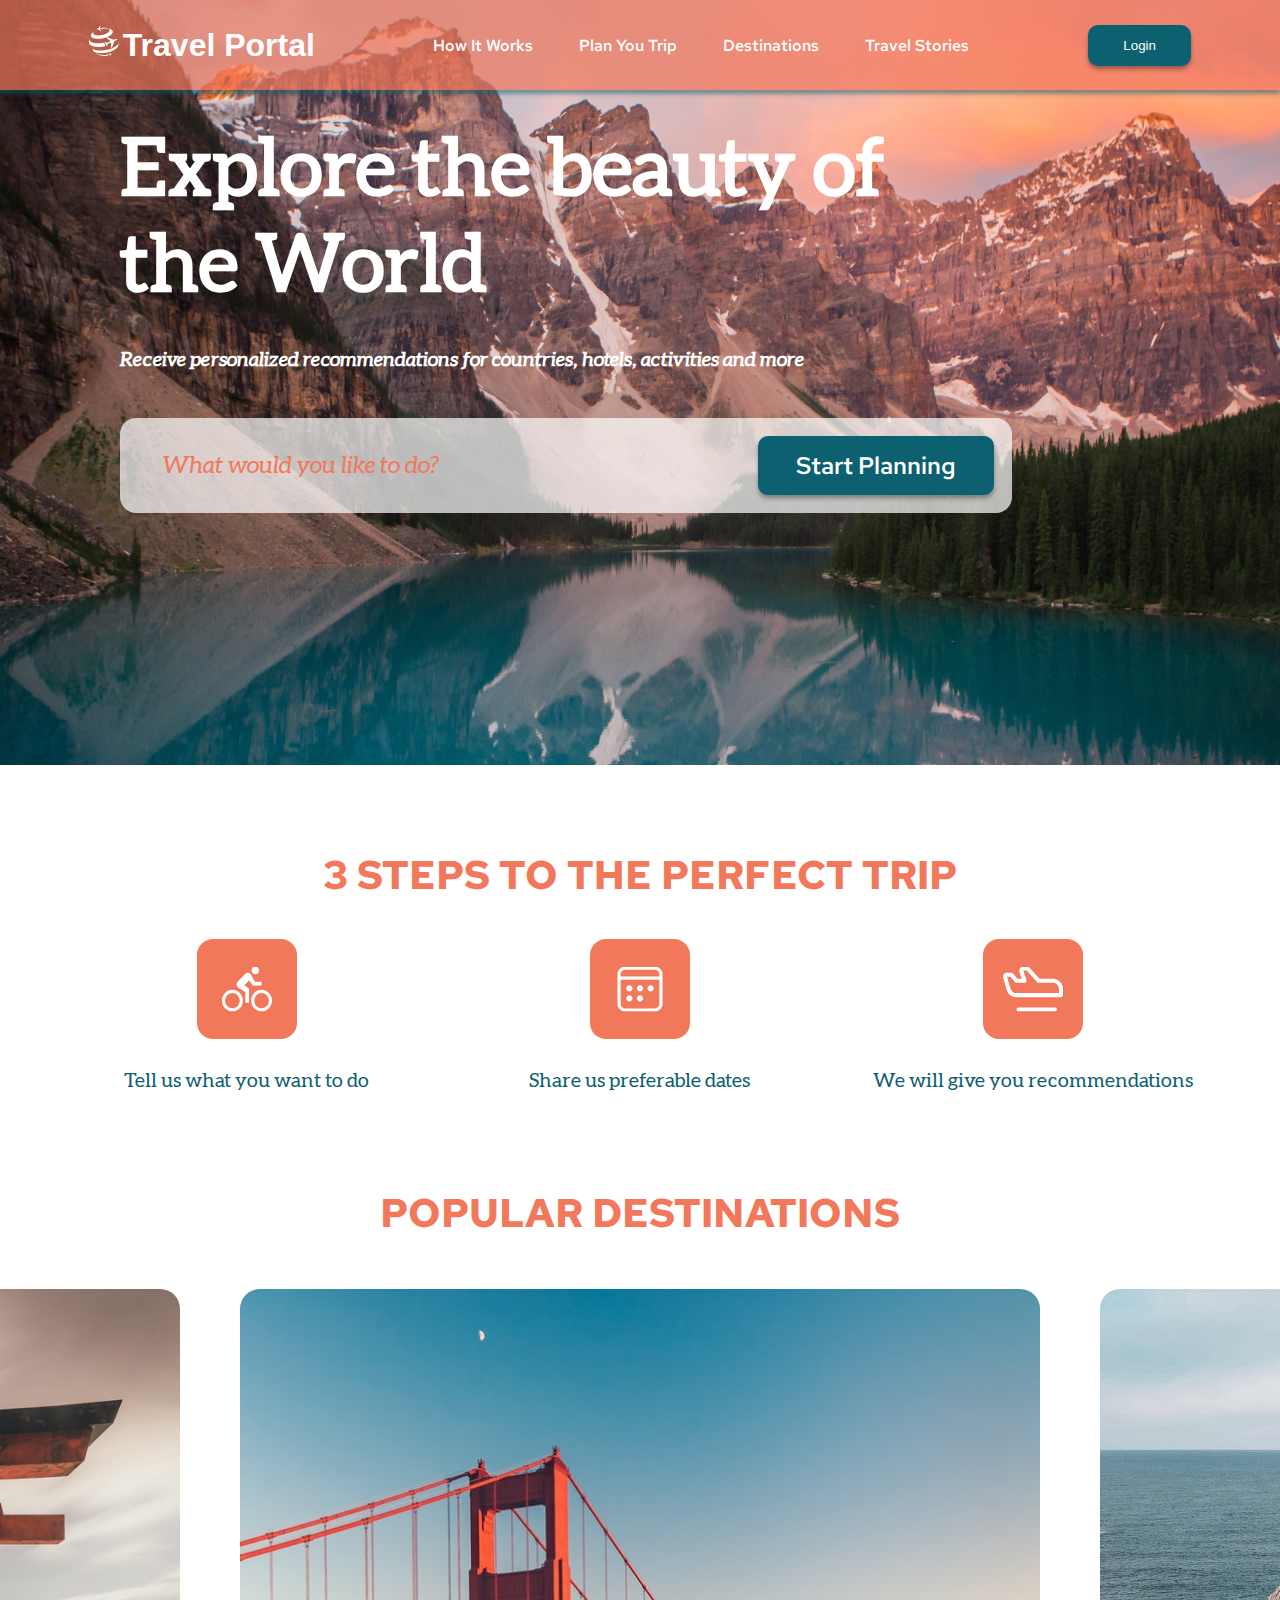
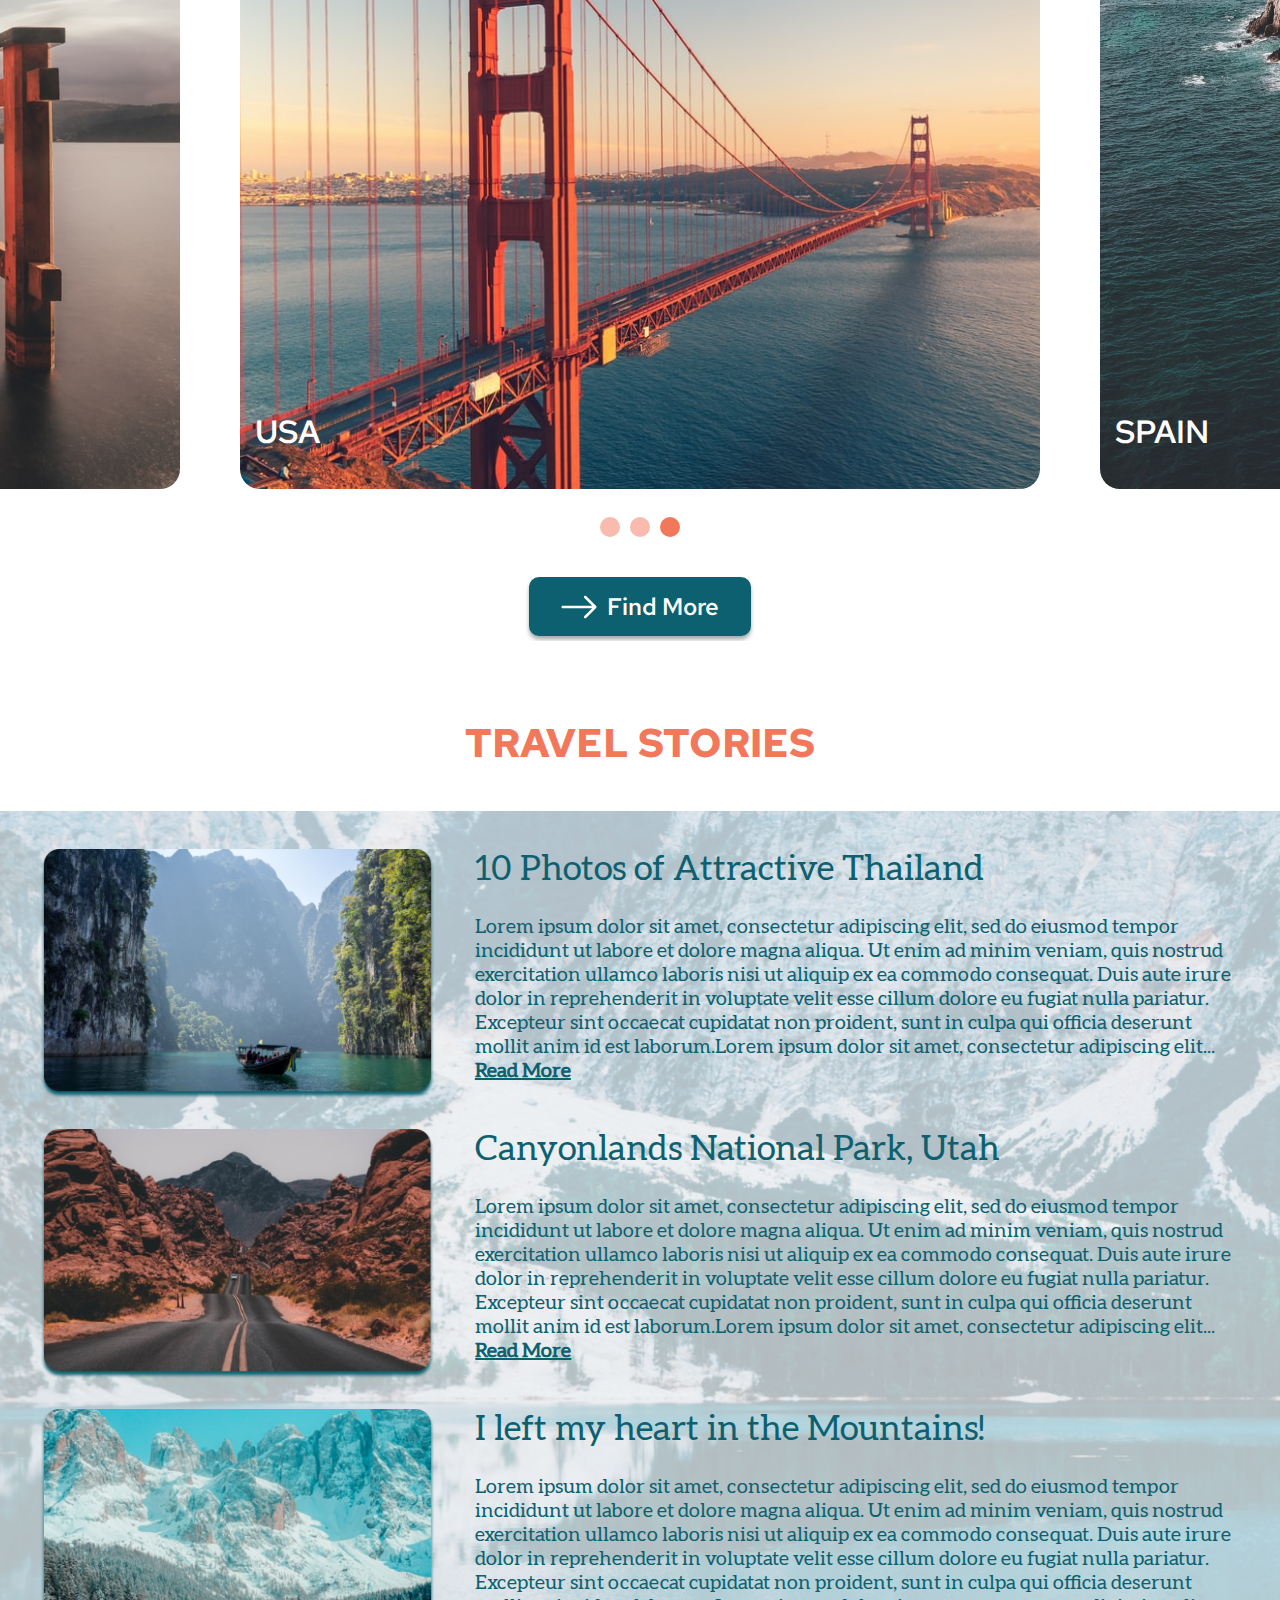
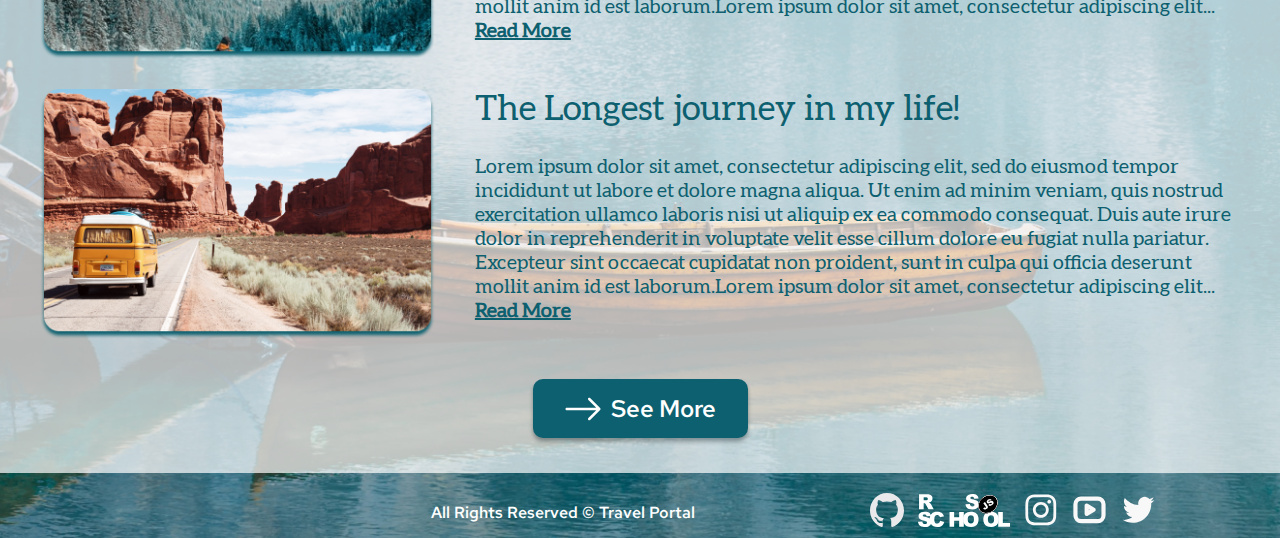
==== travel/index.html @ ccfc4f3a "fix: rename back folder name" ====
<!doctype html>
<html lang="zxx">
<head>
    <meta charset="UTF-8"/>
    <meta http-equiv="X-UA-Compatible" content="IE=edge"/>
    <meta name="viewport" content="width=device-width, initial-scale=1.0"/>
    <link rel="icon" type="image/x-icon" href="public/img/favicon.ico">
    <link rel="stylesheet" href="./assets/style/style.css">
    <script src="./assets/js/index.js"></script>
    <script src="./assets/js/carousel.js"></script>
    <script src="./assets/js/popupMenu.js"></script>
    <script src="./assets/js/burgerMenu.js"></script>
    <title>Travel Portal</title>
</head>
<body>
<header>
    <nav>
        <div class="logo">
            <img src="./public/img/travel.svg" alt="logo">
            <span>Travel Portal</span>
        </div>
        <div class="navigation-link">
            <ul>
                <li><a href="#howItWorks">how it works</a></li>
                <li><a href="#planYouTrip">plan you trip</a></li>
                <li><a href="#destinations">destinations</a></li>
                <li><a href="#travelStories">travel stories</a></li>
            </ul>
        </div>
        <div class="login-button">
            <button id="popupMenu">Login</button>
        </div>
        <div class="responsive-nav">
            <img src="./public/img/responsive_nav.svg" alt="logo" id="openBurgerMenu">
        </div>
    </nav>
    <div class="burger-menu" id="body">
        <div class="menu" id="burgerMenu">
            <img src="./public/img/close.svg" alt="closeMenu" class="closeButton" id="closeBurgerMenu">
            <nav class="burgerNavigation">
                <ul>
                    <li><a href="#howItWorks">how it works</a></li>
                    <li><a href="#planYouTrip">plan you trip</a></li>
                    <li><a href="#destinations">destinations</a></li>
                    <li><a href="#travelStories">travel stories</a></li>
                    <li><a href="#accountButton" id="accountButton">account</a></li>
                    <li><a href="#socMedia">Social media</a></li>
                </ul>
            </nav>
        </div>
    </div>
    <div class="popup">
        <div class="popup-frame">
            <h2>Log in to your account</h2>
            <button class="facebookButton"><img src="public/img/FacebookLogo.svg" alt="FacebookLogo">Sing In with
                Facebook
            </button>
            <button class="googleButton"><img src="public/img/GoogleLogo.svg" alt="GoogleLogo">Sing In with Google
            </button>
            <div class="lineOr">
                <hr>
                <span> or </span>
                <hr>
            </div>
            <form class="popupForm">
                <ul>
                    <li><label for="formEmail">E-mail</label></li>
                    <li><input type="text" id="formEmail" autocomplete="username"></li>
                    <li><label for="formPassword">Password</label></li>
                    <li><input type="password" id="formPassword" autocomplete="current-password"></li>
                    <li>
                        <button type="submit" class="singInButton">Sing In</button>
                    </li>
                </ul>
            </form>
            <a href="">Forgot Your Password?</a>
            <hr class="betweenLinks">
            <span>Don't have an account? <a href="#registerButton" id="registerButton">Register</a></span>
        </div>
    </div>
</header>
<main>
    <section class="preview" id="howItWorks">
        <div class="preview-content">
            <h1 class="main-text">Explore the beauty of the World</h1>
            <span class="description-text">Receive personalized recommendations for countries, hotels, activities and more</span>
            <div class="search-bar">
                <input placeholder="What would you like to do?">
                <button>Start Planning</button>
            </div>
        </div>
    </section>
    <section class="steps" id="planYouTrip">
        <h2>3 STEPS TO THE PERFECT TRIP</h2>
        <div class="steps-main-block">
            <div class="steps-frame left">
                <div class="icon-frame"><img src="public/img/bicycle.svg" alt="bicycle"></div>
                <span>Tell us what you <span class="new-line"><br></span> want to do</span>
            </div>
            <div class="steps-frame steps-frame-center">
                <div class="icon-frame"><img src="public/img/calculator.svg" alt="calendar"></div>
                <span>Share us preferable dates</span>
            </div>
            <div class="steps-frame right">
                <div class="icon-frame"><img src="public/img/plane.svg" alt="plane"></div>
                <span>We will give you recommendations</span>
            </div>
        </div>
    </section>
    <section class="destination" id="destinations">
        <div class="destination-navigation">
            <img src="public/img/nav-arrow-left.svg" alt="slideLeft" id="arrow-left">
            <img src="public/img/nav-arrow-right.svg" alt="slideRight" id="arrow-right">
        </div>
        <h2>POPULAR DESTINATIONS</h2>
        <div class="destination-frame" id="carousel">
            <div class="destination-section order1" id="img-left">
                <span>SPAIN</span>
                <img src="public/img/island.jpg" alt="SPAIN">
            </div>
            <div class="destination-section order2">
                <span>japan</span>
                <img src="public/img/japan.jpg" alt="JAPAN" id="carouselData">
            </div>
            <div class="destination-section" id="img-right">
                <span>USA</span>
                <img src="public/img/usa.jpg" alt="USA">
            </div>
        </div>
        <div class="destination-nav">
            <span id="spain"></span>
            <span class="active" id="japan"></span>
            <span id="usa"></span>
        </div>
        <button class="button-arrow"><span><img src="public/img/arrow.svg" alt="arrow">Find More</span></button>
    </section>
    <section class="stories" id="travelStories">
        <div class=story-fill>
            <div class="story-block">
                <h2 class="storyH">TRAVEL STORIES</h2>
                <div class="story-block-section">
                    <section>
                        <img src="public/img/story1.png" alt="story1">
                        <h3>10 Photos of Attractive Thailand</h3>
                        <p>Lorem ipsum dolor sit amet, consectetur adipiscing elit, sed do eiusmod tempor incididunt ut
                            labore
                            et dolore magna aliqua. Ut enim ad minim veniam, quis nostrud exercitation ullamco laboris
                            nisi
                            ut
                            aliquip ex ea commodo consequat. Duis aute irure dolor in reprehenderit in voluptate velit
                            esse
                            cillum dolore eu fugiat nulla pariatur. Excepteur sint occaecat cupidatat non proident, sunt
                            in
                            culpa qui officia deserunt mollit anim id est laborum.Lorem ipsum dolor sit amet,
                            consectetur
                            adipiscing elit...</p>
                        <a href="#">Read More</a>
                    </section>
                    <section>
                        <img src="public/img/story2.png" class="bg" alt="story1">
                        <h3>Canyonlands National Park, Utah</h3>
                        <p>Lorem ipsum dolor sit amet, consectetur adipiscing elit, sed do eiusmod tempor incididunt ut
                            labore
                            et dolore magna aliqua. Ut enim ad minim veniam, quis nostrud exercitation ullamco laboris
                            nisi
                            ut
                            aliquip ex ea commodo consequat. Duis aute irure dolor in reprehenderit in voluptate velit
                            esse
                            cillum dolore eu fugiat nulla pariatur. Excepteur sint occaecat cupidatat non proident, sunt
                            in
                            culpa qui officia deserunt mollit anim id est laborum.Lorem ipsum dolor sit amet,
                            consectetur
                            adipiscing elit...</p>
                        <a href="#">Read More</a>
                    </section>
                    <section>
                        <img src="public/img/story3.png" alt="story1">
                        <h3>I left my heart in the Mountains!</h3>
                        <p>Lorem ipsum dolor sit amet, consectetur adipiscing elit, sed do eiusmod tempor incididunt ut
                            labore
                            et dolore magna aliqua. Ut enim ad minim veniam, quis nostrud exercitation ullamco laboris
                            nisi
                            ut
                            aliquip ex ea commodo consequat. Duis aute irure dolor in reprehenderit in voluptate velit
                            esse
                            cillum dolore eu fugiat nulla pariatur. Excepteur sint occaecat cupidatat non proident, sunt
                            in
                            culpa qui officia deserunt mollit anim id est laborum.Lorem ipsum dolor sit amet,
                            consectetur
                            adipiscing elit...</p>
                        <a href="#">Read More</a>
                    </section>
                    <section>
                        <img src="public/img/story4.png" alt="story1">
                        <h3>The Longest journey in my life!</h3>
                        <p>Lorem ipsum dolor sit amet, consectetur adipiscing elit, sed do eiusmod tempor incididunt ut
                            labore
                            et dolore magna aliqua. Ut enim ad minim veniam, quis nostrud exercitation ullamco laboris
                            nisi
                            ut
                            aliquip ex ea commodo consequat. Duis aute irure dolor in reprehenderit in voluptate velit
                            esse
                            cillum dolore eu fugiat nulla pariatur. Excepteur sint occaecat cupidatat non proident, sunt
                            in
                            culpa qui officia deserunt mollit anim id est laborum.Lorem ipsum dolor sit amet,
                            consectetur
                            adipiscing elit...</p>
                        <a href="#">Read More</a>
                    </section>
                    <button class="button-arrow"><span><img src="public/img/arrow.svg" alt="arrow">See More</span>
                    </button>
                </div>
            </div>
        </div>
    </section>
</main>
<footer id="socMedia">
    <span>All Rights Reserved © Travel Portal</span>
    <ul>
        <li><a href="https://github.com/HKudria"><img src="public/img/github-icon.svg" alt="github" class="invert"></a>
        </li>
        <li><a href="https://rs.school/js-stage0/"><img src="public/img/rs_school_js.svg" alt="RS School"
                                                        class="invert"></a></li>
        <li><a href=""><img src="public/img/akar-icons_instagram-fill.svg" alt="instagram"></a></li>
        <li><a href=""><img src="public/img/akar-icons_video.svg" alt="youtube"></a></li>
        <li><a href=""><img src="public/img/akar-icons_twitter-fill.svg" alt="twitter"></a></li>
    </ul>
</footer>
</body>
</html>
---- travel/assets/style/style.css ----
@font-face {
    font-family: "Red Hat Text";
    src: url(../../assets/font/RedHatText-VariableFont_wght.ttf) format("truetype");
}

@font-face {
    font-family: "Aleo";
    src: url(../../assets/font/Aleo-Italic.ttf) format("truetype");
}

@font-face {
    font-family: "Aleo-normal";
    src: url(../../assets/font/Aleo-Regular.ttf) format("truetype");
}

:root {
    --carousel-widht: 860px;
    --tranplatePopup : 30%
}

html {
    scroll-behavior: smooth;
}

.show{
    display: flex !important;
}

.new-line, .destination-navigation, .burger-menu, .popup{
    display: none;
}

.popup{
    position: fixed;
    background: rgba(0, 0, 0, 0.2);
    z-index: 2;
    right: 0;
    top:0;
    width: 100vw;
    height: 100vh;
    justify-content: center;
}

.popup-frame{
    padding: 25px 45px;
    max-width: 650px;
    width: 100%;
    height: max-content;
    display: flex;
    flex-direction: column;
    align-items: center;
    background: linear-gradient(177.09deg, #FFFFFF 6.15%, #0D606F 202.69%);
    box-shadow: 0 4px 4px rgba(0, 0, 0, 0.25);
    border-radius: 16px;
    box-sizing: border-box;
    transform: translateY(-105%);
    transition: 1s;


}

.callPopup{
    transform: translateY(var(--tranplatePopup));
    transition-property: all;
}

.popup-frame h2{
    font-family: 'Aleo-normal', sans-serif;
    font-style: normal;
    font-weight: 700;
    font-size: 32px;
    line-height: 38px;
    color: #0D606F;
    margin: 0 0 30px;
}

.popup-frame button{
    display: flex;
    justify-content: center;
    align-items: center;
    width: 100%;
    min-height: 56px;
    margin-bottom: 20px;
    box-shadow: 0 0 3px rgba(13, 96, 111, 0.08), 0 2px 3px rgba(13, 96, 111, 0.16);
    border-radius: 10px;
    font-size: 20px;
    line-height: 26px;
    font-family: 'Red Hat Text',sans-serif;
    font-style: normal;
    font-weight: 400;
}

.popup-frame button img {
    margin-right: 15px;
}

.facebookButton{
    background: #1877F2;
    color: #FFFFFF;
}

.facebookButton:hover{
    background: #1877F2;
    opacity: 80%;
}

.googleButton{
    background: #FFFFFF;
    color: #0D606F;
}

.googleButton:hover{
    background: #FFFFFF;
    opacity: 80%;
}

.lineOr{
    display: flex;
    width: 100%;
}

.lineOr hr{
    border: 1px solid rgba(13, 96, 111, 0.5);
    width: 100%;
    height: 0;
}

.lineOr span{
    padding: 0 9px;
    font-family: 'Aleo-normal',sans-serif;
    font-style: normal;
    font-weight: 700;
    font-size: 20px;
    line-height: 24px;
     color: rgba(13, 96, 111, 0.5);
}

.popupForm{
    width: 100%;
}

.popupForm label{
    font-family: 'Aleo-normal', sans-serif;
    font-style: normal;
    font-weight: 400;
    font-size: 16px;
    line-height: 19px;
    color: #0D606F;
    margin-bottom: 5px;
}

.popupForm input{
    background: #FFFFFF;
    box-shadow: inset 0 0 3px rgba(13, 96, 111, 0.08), inset 0 2px 3px rgba(13, 96, 111, 0.16);
    border-radius: 10px;
    min-height: 54px;
    margin-bottom: 20px;
    width: 100%;
    border:0;
    outline:0;
    padding-left: 15px;
}

.popupForm ul{
    padding: 0;
    margin: 10px 0 0;
}

.popup-frame li{
    display: flex;
    align-items: flex-start;
}

.popup-frame a{
    font-family: 'Aleo-normal', sans-serif;
    font-style: normal;
    font-weight: 700;
    font-size: 15px;
    line-height: 18px;
    text-decoration-line: underline;
    color: #0D606F;
    text-shadow: 0 2px 3px rgba(255, 255, 255, 0.16);
}

.popup-frame span{
    font-family: 'Aleo-normal', sans-serif;
    font-style: normal;
    font-weight: 700;
    font-size: 15px;
    line-height: 18px;
    color: rgba(13, 96, 111, 0.5);
    text-shadow: 0 2px 3px rgba(255, 255, 255, 0.16);
}


.betweenLinks{
    width: 100%;
    height: 0;
    margin: 26px 0 20px;
    border: 1px solid rgba(13, 96, 111, 0.5);
    transform: rotate(0.1deg);
}
.singInButton{
    margin: 5px 0 10px;
}

body {
    max-width: 1440px;
    width: 100%;
    margin: auto;
    position: relative;
    background: #E5E5E5;
}

.preview {
    position: relative;
    top: -90px;
}

nav {
    height: 90px;
    display: flex;
    background: rgba(242, 120, 92, 0.7);
    box-shadow: 0 4px 4px rgb(13 96 111 / 50%);
    justify-content: space-around;
    align-items: center;
    padding: 0 50px;
    position: relative;
    z-index: 1;
}

main{
    background: #fff;
}

.responsive-nav {
    display: none;
}

.logo img {
    height: 30px;
}

.logo span {
    font-family: 'Magra', sans-serif;
    font-style: normal;
    font-weight: 600;
    font-size: 32px;
    line-height: 39px;
    color: #FFFFFF;
}

.navigation-link li {
    display: inline-block;
    margin-right: 42px;
}

.navigation-link li a {
    text-decoration: none;
    font-family: 'Red Hat Text', sans-serif;
    font-style: normal;
    font-weight: 500;
    font-size: 16px;
    line-height: 21px;
    text-transform: capitalize;
    color: #FFFFFF;
}

.navigation-link li a:hover {
    text-decoration: underline;
}

.login-button {
    display: flex;
    justify-content: center;
}

button {
    background: #0D606F;
    box-shadow: 0 4px 4px rgba(0, 0, 0, 0.25), 0 2px 3px rgba(13, 96, 111, 0.16);
    border-radius: 10px;
    color: #FFFFFF;
    border: none;
}

button:hover {
    background: #3d4245;
    cursor: pointer;
}

.login-button button {
    width: 103px;
    height: 41px;
}

.preview {
    height: 765px;
    background: url("../../public/img/header.jpg");
    display: flex;
}

.preview-content {
    padding-left: 120px;
    max-width: 892px;
    color: #fff;
    font-weight: 700;
}

h1 {
    display: block;
    font-size: 80px;
    line-height: 96px;
    font-family: 'Aleo-normal', sans-serif;
    font-weight: 700;
    margin: 0;
    padding-top: 123px;

}

.preview-content .description-text {
    display: block;
    margin-top: 33px;
    font-size: 20px;
    line-height: 24px;
    font-family: 'Aleo', sans-serif;
}

.search-bar {
    height: 95px;
    background-color: rgba(255, 255, 255, 0.7);
    border-radius: 16px;
    margin-top: 46px;
    display: flex;
}

.search-bar button {
    margin: 18px;
    font-family: 'Red Hat Text', sans-serif;
    font-size: 24px;
    line-height: 32px;
    font-weight: 500;
    padding: 0 38px;
    width: 100%;
    max-width: fit-content;
    height: 59px;
}

.search-bar input {
    width: 100%;
    height: auto;
    margin-left: 41px;
    color: #F2785C;
    font-family: 'Aleo', sans-serif;
    font-size: 24px;
    line-height: 32px;
    font-weight: 500;
    border: 0;
    outline: 0;
    background: none;
}

.search-bar input::placeholder {
    opacity: 1;
    color: #F2785C;
}

.steps {
    margin: -40px 0;
}


h2 {
    display: block;
    text-align: center;
    font-family: 'Red Hat Text', sans-serif;
    font-size: 40px;
    line-height: 53px;
    color: #F2785C;
    height: 53px;
}

.steps-main-block {
    display: flex;
    margin: 38px 50px 0;
    justify-content: space-around;
}

.steps-frame {
    text-align: center;
    font-family: 'Aleo-normal', sans-serif;
    font-style: normal;
    font-weight: 400;
    font-size: 20px;
    line-height: 24px;
    color: #0D606F;
    width: calc(100% / 3);
}


.icon-frame {
    margin: 0 auto 30px;
    width: 100px;
    height: 100px;
    background-color: #F2785C;
    border-radius: 16px;
}

.icon-frame img {
    margin: 50% 50%;
    transform: translate(-50%, -50%);
    width: 60px;
    height: 45px;
}

.destination {
    margin-top: 100px;
    overflow: hidden;
}

.destination-frame {
    margin-top: 50px;
    display: flex;
    justify-content: center;
    position: relative;
}

.destination-section {
    position: relative;
}

.destination-section span {
    position: absolute;
    bottom: 64px;
    left: 45px;
    color: #FFFFFF;
    font-family: 'Red Hat Text', sans-serif;
    font-style: normal;
    font-weight: 500;
    font-size: 32px;
    line-height: 42px;
    text-transform: uppercase;
}

.destination-frame img {
    margin: 0 30px 24px;
    border-radius: 20px;
}

.destination-nav {
    display: flex;
    justify-content: center;
    flex-direction: row;
}

.destination-nav .active {
    background-color: #F2785C
}

.destination-nav span {
    background-color: rgba(242, 120, 92, 0.5);
    height: 20px;
    width: 20px;
    border-radius: 50px;
    margin: 0 5px;
}

.destination-nav span:hover {
    transform: translate(0, -3px);
}

.button-arrow {
    display: block;
    margin: 40px auto 5px;
    padding: 0 32px;
    height: 59px;
}


.button-arrow span {
    display: flex;
    font-family: 'Red Hat Text', sans-serif;
    font-style: normal;
    font-weight: 500;
    font-size: 24px;
    line-height: 32px;
    justify-content: center;
}

.button-arrow span img {
    margin-right: 10px;
}

.story-fill {
    background-color: rgba(255, 255, 255, 0.7);
}

.story-block {
    position: relative;
    margin: auto;
    max-width: 1201px;
    width: 100%;
    /*top: -41px;*/
    top: -90px;
}

.story-block-section {
    margin-top: 60px;
    display: flex;
    flex-direction: column;
}

.story-block-section section {
    max-height: 250px;
    margin: 15px 0;
}

.story-block-section section p {
    font-family: 'Aleo-normal', sans-serif;
    font-style: normal;
    font-weight: 400;
    font-size: 20px;
    line-height: 24px;
    color: #0D606F;
    margin: 24px 0 0;
}

h3 {
    margin: 0;
    font-family: 'Aleo-normal', sans-serif;
    font-style: normal;
    font-weight: 400;
    font-size: 35px;
    line-height: 42px;
    color: #0D606F;

}

.story-block-section img {
    float: left;
    margin-right: 40px;
    max-height: 250px;
}

.story-block-section a {
    font-family: 'Aleo-normal', sans-serif;
    font-weight: 800;
    font-size: 20px;
    line-height: 24px;
    color: #0D606F;
    margin: 24px 0 0;
}

.story-block button {
    margin-top: 25px;
    margin-bottom: -55px;
}

.stories {
    background: url("../../public/img/footer.jpg") no-repeat no-repeat center;
    background-size: cover;
    margin-top: 170px;
    padding-bottom: 65px;
}

.storyH{
    position: relative;
    top:-5px;
}

footer {
    display: flex;
    position: absolute;
    bottom: 9px;
    height: 34px;
    font-family: 'Red Hat Text', sans-serif;
    font-style: normal;
    font-weight: 500;
    font-size: 16px;
    line-height: 21px;
    color: #FFFFFF;
    align-items: center;
    width: 100%;
    justify-content: flex-end;
}

footer ul {
    margin: 0 125px;
}

footer img:hover {
    transform: translate(0, -3px);
}

footer li {
    display: inline-block;
}

footer li img {
    height: 34px;
    margin-left: 10px;
}

.invert {
    filter: invert(1);
}

@keyframes move-right {
    from {transform: translateX(0)}
    to {transform: translateX(calc(var(--carousel-widht)*-1))}
}

.transition-right {
    animation-name: move-right;
    animation-duration: 2s;

}

@keyframes move-left {
    from {transform: translateX(0)}
    to {transform: translateX(var(--carousel-widht))}
}


.transition-left {
    animation-name: move-left;
    animation-duration: 2s;

}

@media (max-width: 1025px) {

    .logo {
        display: flex;
        flex-wrap: wrap;
        justify-content: center;
        align-items: center;
    }

    .navigation-link li {
        margin-right: 10px;
    }

    .logo span {
        font-size: 20px;
        line-height: 22px;
        width: min-content;
    }

    .preview {
        justify-content: center;
    }

    .preview-content {
        padding: 0 20px;
    }

    .search-bar {
        height: auto;
        justify-content: center;
    }

    .destination-section span {
        left: 150px;
    }

    .story-block-section section {
        max-height: 100%;
        padding: 0 10px;
    }

    .story-block-section img {
        max-width: 100%;
    }

    footer {
        flex-wrap: wrap;
        height: auto;
        justify-content: center;
        bottom: 2px;
    }
}

@media (max-width: 890px){
    .destination-frame img {
        margin: 0 15px 24px;
        width: calc(100vw - 30px);
        height: auto;
        object-fit: cover;
        border-radius: 20px;
    }

    .destination-section span {
        left: 30px;
        top: 8px;
        font-size: 20px;
        line-height: 26px;
    }
}

@media (max-width: 760px){
    .navigation-link li a {
        font-size: 12px;
        line-height: 14px;
    }
}

@media (max-width: 625px) {
    .search-bar input {
        font-size: 10px;
    }

    .logo span {
        font-size: 12px;
        line-height: 14px;
    }

    .search-bar button {
        font-size: 10px;
        padding: 0 10px;
    }

    h1 {
        font-size: 75px;
        line-height: 80px;
    }


    footer ul {
        margin: 0;
    }

    .steps-main-block {
        margin: 60px 5px;
        overflow: hidden;
    }

    .steps-frame {
        font-size: 12px;
    }

    .popup-frame{
        margin: 25px;
    }

    .popup-frame h2{
        font-size: 20px;
        line-height: 24px;
        margin: 0 0 10px;
}

    .popup-frame button{
        font-size: 14px;
        line-height: 16px;
        min-height: 40px;
        margin-bottom: 10px;
}

    .popupForm label {
        font-size: 12px;
        line-height: 14px;
        margin-bottom: 2px;
    }

    .popupForm input {
        min-height: 35px;
        margin-bottom: 10px;
    }

    .popup-frame a {
        font-size: 12px;
        line-height: 14px;
    }

    .popup-frame span {
        font-size: 12px;
        line-height: 14px;
    }

    .betweenLinks{
        margin: 5px 0 5px;
    }
}

@media (max-width: 390px) {

body {
border-radius: 15px;
}

.burger-menu{
display: none;
position: fixed;
background: rgba(0, 0, 0, 0.2);
z-index: 2;
right: 0;
top:0;
width: 100vw;
height: 100vh;
}

.burgerNavigation{
position: absolute;
top:0;
text-decoration: none;
color: #fff;
}

.burgerNavigation ul{
list-style-type: none;
padding: 0;
margin: 0 0 0 27px;
}

.burgerNavigation li{
text-align: right;
margin-bottom: 10px;
}

.burgerNavigation li a{
text-align: right;
text-decoration: none;
font-family: 'Red Hat Text', sans-serif;
font-style: normal;
font-weight: 500;
font-size: 16px;
line-height: 21px;
text-transform: capitalize;
color: #FFFFFF;
padding: 0;
}

.menu{
width: 165px;
height: 250px;
background: #F2785C;
box-shadow: 0 4px 3px rgba(13, 96, 111, 0.25);
border-radius: 10px;
transition: 1s;
transform: translateX(100%);
position: fixed;
right: 0;
}

.menu.open{
transform: translateX(0%);
transition-property: transform;
}

.closeButton{
width: 15px;
height: 15px;
padding: 8px 8px;
margin: 8px;
}

h1, .description-text, nav span, .navigation-link, .login-button, footer span {
display: none !important;
}

nav {
background: none;
box-shadow: none;
justify-content: space-between;
padding: 0 17px;
height: auto;
margin-top: 44px;
}

.preview {
height: 251px;
background: url("../../public/img/header-small.jpg");
top: -76px;
border-radius: 30px 30px 0 0;
}

.preview-content {
width: 100%;
padding: 0 15px;
background: linear-gradient(180deg, #0D606F 0%, rgba(13, 96, 111, 0) 25.1%);
border-radius: 30px 30px 0 0;
}

.search-bar {
margin-top: 144px;
justify-content: space-between;
align-items: center;
}

    .search-bar input {
        width: auto;
        height: auto;
        margin: 0 0 0 16px;
        font-size: 14px;
    }

.search-bar button {
font-size: 11px;
margin: 9px;
padding: 8px 9px;
height: auto;
line-height: 14px;
}

.steps {
margin: -65px 0;
}

h2 {
font-size: 14px;
line-height: 18px;
height: auto;
}

.steps-frame-center {
margin: 0;
justify-content: center;
align-content: baseline;
}

.icon-frame img {
width: 35px;
height: 35px;
}

.icon-frame {
margin: 0 0 17px;
width: 70px;
height: 70px;

}

.steps-frame {
font-size: 10px;
display: flex;
flex-wrap: wrap;
margin: 0;
width: calc(100% / 3);
overflow: hidden;
line-height: 15px;
}

.steps-main-block {
margin: 20px 14px;
overflow: hidden;
}

.left {
justify-content: flex-start;
text-align: left;

}

.right {
justify-content: flex-end;
text-align: right;
}

.responsive-nav {
display: block;
width: 35px;
height: 32px;
}

.new-line {
display: revert;
}

.destination {
margin-top: 45px;
}

.destination-frame {
margin-top: 20px;
}

.destination-frame img {
margin: 0 15px;
height: 210px;
}

.button-arrow {
padding: 8px 12px;
height: auto;
margin-top: 22px;
}

.button-arrow span {
font-size: 11px;
line-height: 15px;
}

.button-arrow span img {
margin: auto;
padding-right: 10px;
width: 10px;
height: 10px;
object-fit: contain;
}

.destination-navigation {
display: flex;
justify-content: space-between;
padding: 0 30px;
position: relative;
top: 168px;
z-index: 1;
}

.destination-nav {
margin-top: -23px;
z-index: 1;
position: relative;
}

.destination-nav span {
height: 8px;
width: 8px;
margin: 0 3px;
}

.stories {
background: url(../../public/img/footer-small.jpg) no-repeat no-repeat center;
background-size: cover;
margin-top: 43px;
padding-bottom: 65px;
border-radius: 0 0 30px 30px;
}

.story-fill {
top: 0;
}

.story-block {
top: -30px;
}

.story-block button {
margin-top: 0;
margin-bottom: -20px
}

.story-block-section {
margin-top: 15px;
}

.story-block-section section {
padding: 0 15px;
}

.story-block-section img {

height: 134px;
width: 156px;
margin-right: 10px;
object-fit: cover;
filter: drop-shadow(0px 4px 4px #0D606F);
border-radius: 16px;
}

.story-block-section a {
font-size: 9px;
line-height: 11px;
position: relative;
top: -7px;
}

.story-block-section section p {
font-size: 9px;
line-height: 11px;
height: 88px;
overflow: hidden;
margin: 10px 0 0;
}

h3 {
font-size: 11px;
line-height: 13px;
font-weight: 700;
padding-top: 4px;
}

.story-block-section section {
margin: 6px 0;
}

footer {
bottom: 9px;
}

footer ul {
padding: 0;
}
.order1{
order: 1;
}
.order2{
order: 2;
}
}

@media (max-width: 300px) {
footer li img {
width: 40px;
height: 30px;
}
}
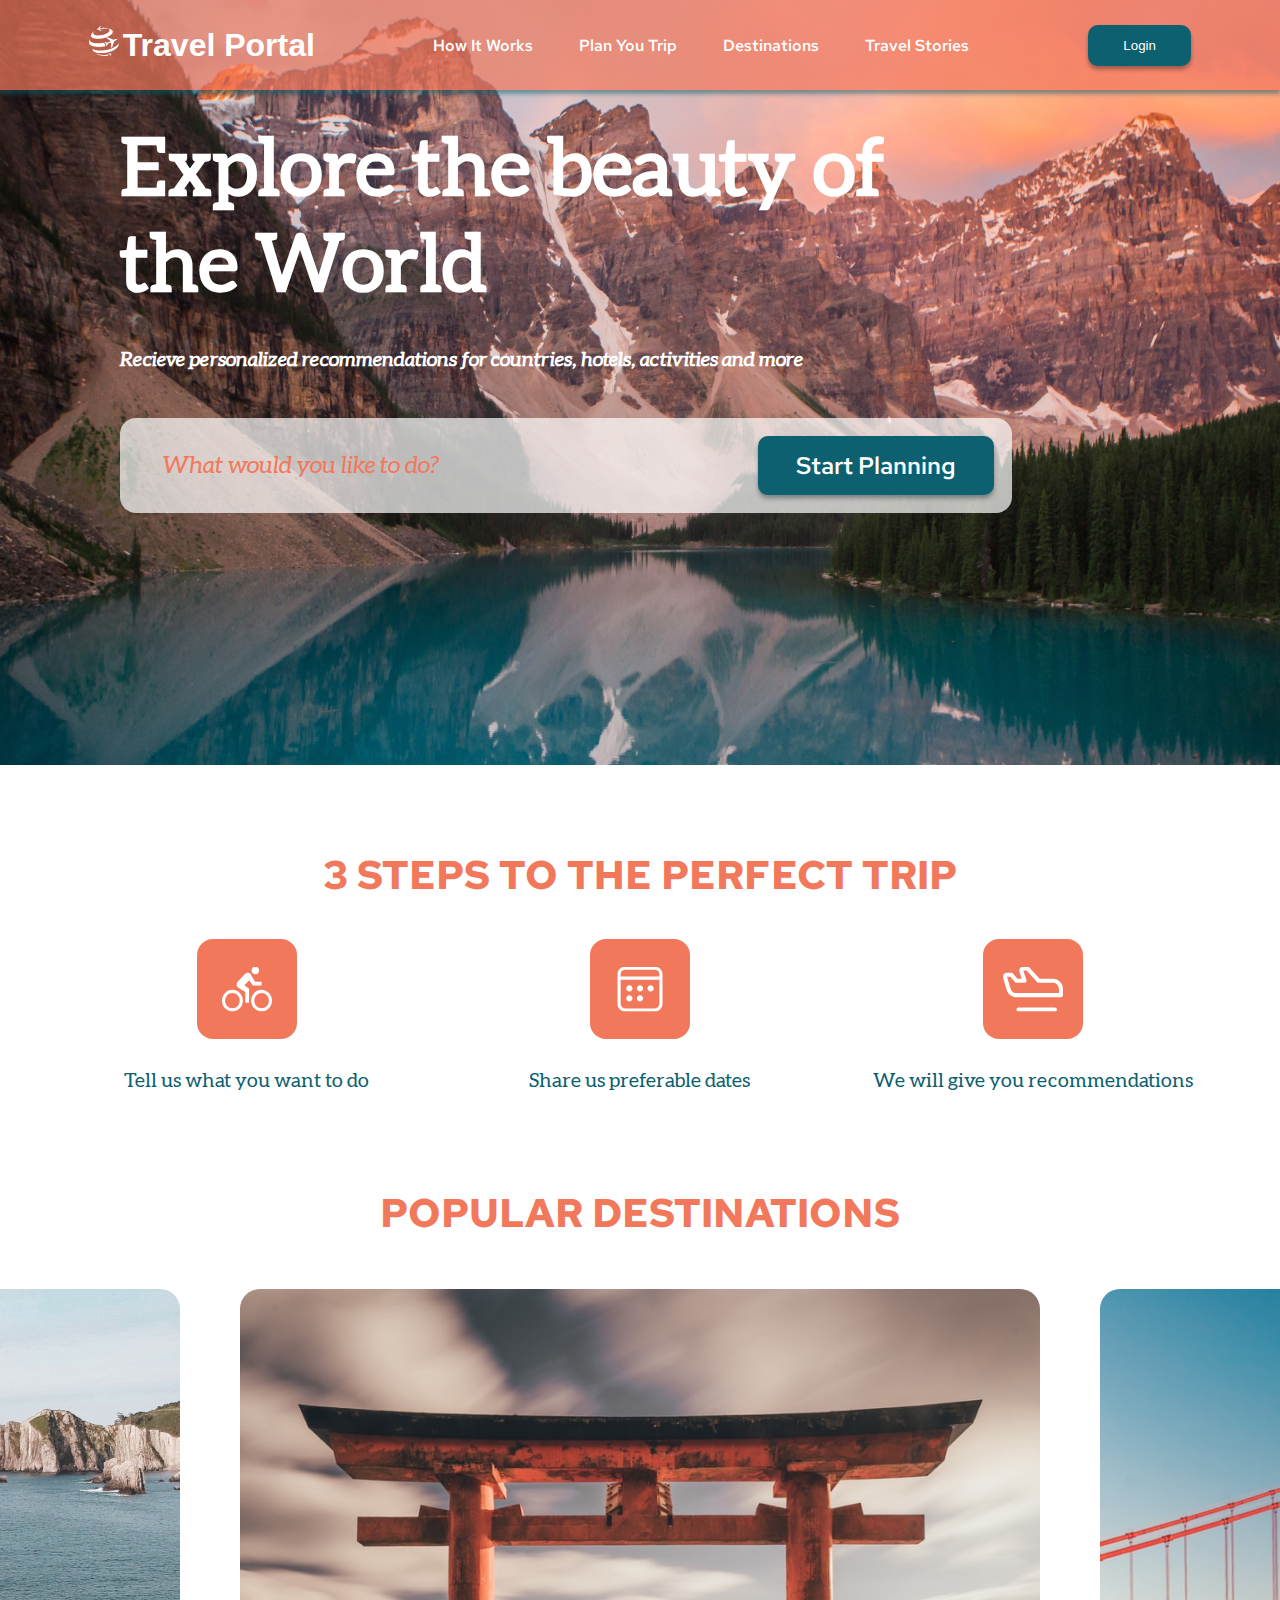
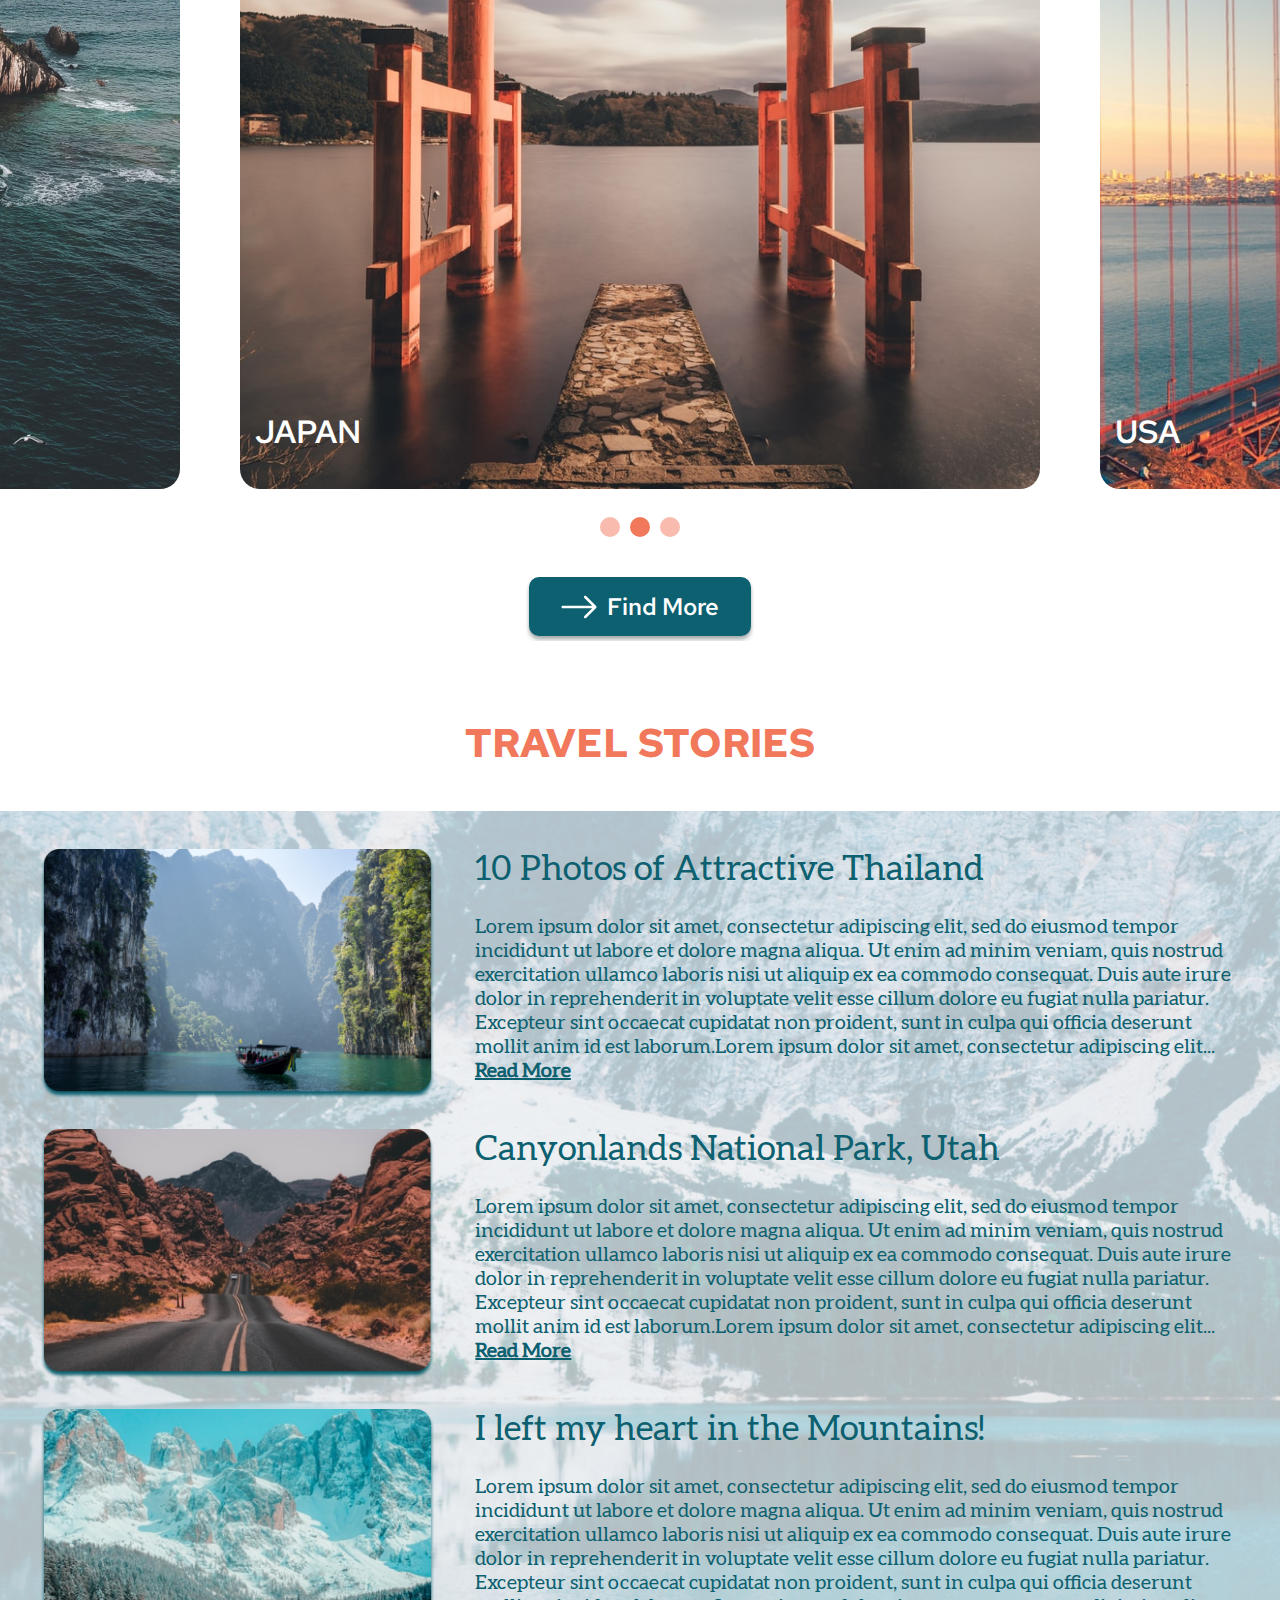
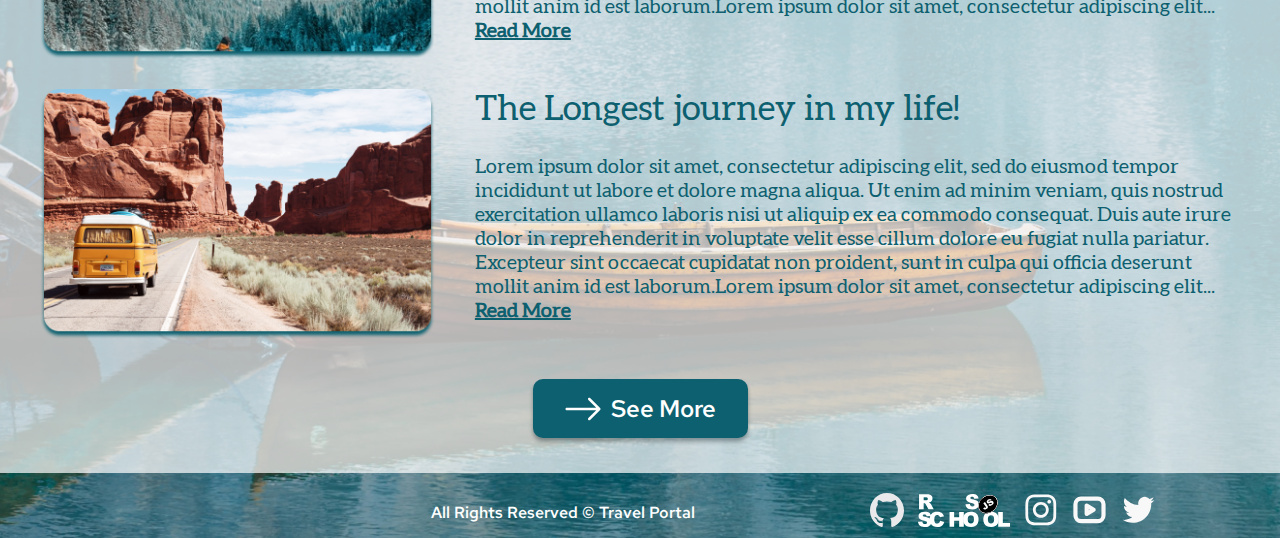
==== commit ad86bd1b: "Merge pull request #9 from rolling-scopes-school/travel-part2" ====
--- a/travel/index.html
+++ b/travel/index.html
@@ -1,19 +1,16 @@
 <!doctype html>
 <html lang="zxx">
 <head>
-    <meta charset="UTF-8"/>
-    <meta http-equiv="X-UA-Compatible" content="IE=edge"/>
-    <meta name="viewport" content="width=device-width, initial-scale=1.0"/>
+    <meta charset="UTF-8" />
+    <meta http-equiv="X-UA-Compatible" content="IE=edge" />
+    <meta name="viewport" content="width=device-width, initial-scale=1.0" />
     <link rel="icon" type="image/x-icon" href="public/img/favicon.ico">
     <link rel="stylesheet" href="./assets/style/style.css">
     <script src="./assets/js/index.js"></script>
-    <script src="./assets/js/carousel.js"></script>
-    <script src="./assets/js/popupMenu.js"></script>
-    <script src="./assets/js/burgerMenu.js"></script>
     <title>Travel Portal</title>
 </head>
 <body>
-<header>
+<header >
     <nav>
         <div class="logo">
             <img src="./public/img/travel.svg" alt="logo">
@@ -28,9 +25,9 @@
             </ul>
         </div>
         <div class="login-button">
-            <button id="popupMenu">Login</button>
-        </div>
-        <div class="responsive-nav">
+            <button>Login</button>
+        </div>
+        <div class="responsive-nav" >
             <img src="./public/img/responsive_nav.svg" alt="logo" id="openBurgerMenu">
         </div>
     </nav>
@@ -38,58 +35,32 @@
         <div class="menu" id="burgerMenu">
             <img src="./public/img/close.svg" alt="closeMenu" class="closeButton" id="closeBurgerMenu">
             <nav class="burgerNavigation">
-                <ul>
-                    <li><a href="#howItWorks">how it works</a></li>
-                    <li><a href="#planYouTrip">plan you trip</a></li>
-                    <li><a href="#destinations">destinations</a></li>
-                    <li><a href="#travelStories">travel stories</a></li>
-                    <li><a href="#accountButton" id="accountButton">account</a></li>
-                    <li><a href="#socMedia">Social media</a></li>
-                </ul>
+            <ul>
+                <li><a href="#howItWorks">how it works</a></li>
+                <li><a href="#planYouTrip">plan you trip</a></li>
+                <li><a href="#destinations">destinations</a></li>
+                <li><a href="#travelStories">travel stories</a></li>
+                <li><a  href="javascript:(e)=>closeMenu(e)">account</a></li>
+                <li><a href="#socMedia">Social media</a></li>
+            </ul>
             </nav>
         </div>
+
     </div>
-    <div class="popup">
-        <div class="popup-frame">
-            <h2>Log in to your account</h2>
-            <button class="facebookButton"><img src="public/img/FacebookLogo.svg" alt="FacebookLogo">Sing In with
-                Facebook
-            </button>
-            <button class="googleButton"><img src="public/img/GoogleLogo.svg" alt="GoogleLogo">Sing In with Google
-            </button>
-            <div class="lineOr">
-                <hr>
-                <span> or </span>
-                <hr>
-            </div>
-            <form class="popupForm">
-                <ul>
-                    <li><label for="formEmail">E-mail</label></li>
-                    <li><input type="text" id="formEmail" autocomplete="username"></li>
-                    <li><label for="formPassword">Password</label></li>
-                    <li><input type="password" id="formPassword" autocomplete="current-password"></li>
-                    <li>
-                        <button type="submit" class="singInButton">Sing In</button>
-                    </li>
-                </ul>
-            </form>
-            <a href="">Forgot Your Password?</a>
-            <hr class="betweenLinks">
-            <span>Don't have an account? <a href="#registerButton" id="registerButton">Register</a></span>
-        </div>
-    </div>
+    <script src="./assets/js/burgerMenu.js"></script>
 </header>
 <main>
     <section class="preview" id="howItWorks">
         <div class="preview-content">
             <h1 class="main-text">Explore the beauty of the World</h1>
-            <span class="description-text">Receive personalized recommendations for countries, hotels, activities and more</span>
+            <span class="description-text">Recieve personalized recommendations for countries, hotels, activities and more</span>
             <div class="search-bar">
                 <input placeholder="What would you like to do?">
                 <button>Start Planning</button>
             </div>
         </div>
     </section>
+
     <section class="steps" id="planYouTrip">
         <h2>3 STEPS TO THE PERFECT TRIP</h2>
         <div class="steps-main-block">
@@ -109,31 +80,32 @@
     </section>
     <section class="destination" id="destinations">
         <div class="destination-navigation">
-            <img src="public/img/nav-arrow-left.svg" alt="slideLeft" id="arrow-left">
-            <img src="public/img/nav-arrow-right.svg" alt="slideRight" id="arrow-right">
+            <img src="public/img/nav-arrow-left.svg" alt="slideLeft">
+            <img src="public/img/nav-arrow-right.svg" alt="slideRight">
         </div>
         <h2>POPULAR DESTINATIONS</h2>
-        <div class="destination-frame" id="carousel">
-            <div class="destination-section order1" id="img-left">
+        <div class="destination-frame">
+            <div class="destination-section order1">
                 <span>SPAIN</span>
                 <img src="public/img/island.jpg" alt="SPAIN">
             </div>
             <div class="destination-section order2">
                 <span>japan</span>
-                <img src="public/img/japan.jpg" alt="JAPAN" id="carouselData">
-            </div>
-            <div class="destination-section" id="img-right">
+                <img src="public/img/japan.jpg" alt="JAPAN">
+            </div>
+            <div class="destination-section">
                 <span>USA</span>
                 <img src="public/img/usa.jpg" alt="USA">
             </div>
         </div>
         <div class="destination-nav">
-            <span id="spain"></span>
-            <span class="active" id="japan"></span>
-            <span id="usa"></span>
+            <span id="spain" class="order2"></span>
+           <span class="active order1" id="japan"></span>
+           <span id="usa" class="order2"></span>
         </div>
         <button class="button-arrow"><span><img src="public/img/arrow.svg" alt="arrow">Find More</span></button>
     </section>
+
     <section class="stories" id="travelStories">
         <div class=story-fill>
             <div class="story-block">
@@ -217,10 +189,8 @@
 <footer id="socMedia">
     <span>All Rights Reserved © Travel Portal</span>
     <ul>
-        <li><a href="https://github.com/HKudria"><img src="public/img/github-icon.svg" alt="github" class="invert"></a>
-        </li>
-        <li><a href="https://rs.school/js-stage0/"><img src="public/img/rs_school_js.svg" alt="RS School"
-                                                        class="invert"></a></li>
+        <li><a href="https://github.com/HKudria"><img src="public/img/github-icon.svg" alt="github" class="invert"></a></li>
+        <li><a href="https://rs.school/js-stage0/"><img src="public/img/rs_school_js.svg" alt="RS School" class="invert"></a></li>
         <li><a href=""><img src="public/img/akar-icons_instagram-fill.svg" alt="instagram"></a></li>
         <li><a href=""><img src="public/img/akar-icons_video.svg" alt="youtube"></a></li>
         <li><a href=""><img src="public/img/akar-icons_twitter-fill.svg" alt="twitter"></a></li>
--- a/travel/assets/style/style.css
+++ b/travel/assets/style/style.css
@@ -13,195 +13,14 @@
     src: url(../../assets/font/Aleo-Regular.ttf) format("truetype");
 }
 
-:root {
-    --carousel-widht: 860px;
-    --tranplatePopup : 30%
-}
-
 html {
     scroll-behavior: smooth;
 }
 
-.show{
-    display: flex !important;
-}
-
-.new-line, .destination-navigation, .burger-menu, .popup{
+
+
+.new-line, .destination-navigation, .burger-menu {
     display: none;
-}
-
-.popup{
-    position: fixed;
-    background: rgba(0, 0, 0, 0.2);
-    z-index: 2;
-    right: 0;
-    top:0;
-    width: 100vw;
-    height: 100vh;
-    justify-content: center;
-}
-
-.popup-frame{
-    padding: 25px 45px;
-    max-width: 650px;
-    width: 100%;
-    height: max-content;
-    display: flex;
-    flex-direction: column;
-    align-items: center;
-    background: linear-gradient(177.09deg, #FFFFFF 6.15%, #0D606F 202.69%);
-    box-shadow: 0 4px 4px rgba(0, 0, 0, 0.25);
-    border-radius: 16px;
-    box-sizing: border-box;
-    transform: translateY(-105%);
-    transition: 1s;
-
-
-}
-
-.callPopup{
-    transform: translateY(var(--tranplatePopup));
-    transition-property: all;
-}
-
-.popup-frame h2{
-    font-family: 'Aleo-normal', sans-serif;
-    font-style: normal;
-    font-weight: 700;
-    font-size: 32px;
-    line-height: 38px;
-    color: #0D606F;
-    margin: 0 0 30px;
-}
-
-.popup-frame button{
-    display: flex;
-    justify-content: center;
-    align-items: center;
-    width: 100%;
-    min-height: 56px;
-    margin-bottom: 20px;
-    box-shadow: 0 0 3px rgba(13, 96, 111, 0.08), 0 2px 3px rgba(13, 96, 111, 0.16);
-    border-radius: 10px;
-    font-size: 20px;
-    line-height: 26px;
-    font-family: 'Red Hat Text',sans-serif;
-    font-style: normal;
-    font-weight: 400;
-}
-
-.popup-frame button img {
-    margin-right: 15px;
-}
-
-.facebookButton{
-    background: #1877F2;
-    color: #FFFFFF;
-}
-
-.facebookButton:hover{
-    background: #1877F2;
-    opacity: 80%;
-}
-
-.googleButton{
-    background: #FFFFFF;
-    color: #0D606F;
-}
-
-.googleButton:hover{
-    background: #FFFFFF;
-    opacity: 80%;
-}
-
-.lineOr{
-    display: flex;
-    width: 100%;
-}
-
-.lineOr hr{
-    border: 1px solid rgba(13, 96, 111, 0.5);
-    width: 100%;
-    height: 0;
-}
-
-.lineOr span{
-    padding: 0 9px;
-    font-family: 'Aleo-normal',sans-serif;
-    font-style: normal;
-    font-weight: 700;
-    font-size: 20px;
-    line-height: 24px;
-     color: rgba(13, 96, 111, 0.5);
-}
-
-.popupForm{
-    width: 100%;
-}
-
-.popupForm label{
-    font-family: 'Aleo-normal', sans-serif;
-    font-style: normal;
-    font-weight: 400;
-    font-size: 16px;
-    line-height: 19px;
-    color: #0D606F;
-    margin-bottom: 5px;
-}
-
-.popupForm input{
-    background: #FFFFFF;
-    box-shadow: inset 0 0 3px rgba(13, 96, 111, 0.08), inset 0 2px 3px rgba(13, 96, 111, 0.16);
-    border-radius: 10px;
-    min-height: 54px;
-    margin-bottom: 20px;
-    width: 100%;
-    border:0;
-    outline:0;
-    padding-left: 15px;
-}
-
-.popupForm ul{
-    padding: 0;
-    margin: 10px 0 0;
-}
-
-.popup-frame li{
-    display: flex;
-    align-items: flex-start;
-}
-
-.popup-frame a{
-    font-family: 'Aleo-normal', sans-serif;
-    font-style: normal;
-    font-weight: 700;
-    font-size: 15px;
-    line-height: 18px;
-    text-decoration-line: underline;
-    color: #0D606F;
-    text-shadow: 0 2px 3px rgba(255, 255, 255, 0.16);
-}
-
-.popup-frame span{
-    font-family: 'Aleo-normal', sans-serif;
-    font-style: normal;
-    font-weight: 700;
-    font-size: 15px;
-    line-height: 18px;
-    color: rgba(13, 96, 111, 0.5);
-    text-shadow: 0 2px 3px rgba(255, 255, 255, 0.16);
-}
-
-
-.betweenLinks{
-    width: 100%;
-    height: 0;
-    margin: 26px 0 20px;
-    border: 1px solid rgba(13, 96, 111, 0.5);
-    transform: rotate(0.1deg);
-}
-.singInButton{
-    margin: 5px 0 10px;
 }
 
 body {
@@ -232,6 +51,7 @@
 main{
     background: #fff;
 }
+
 
 .responsive-nav {
     display: none;
@@ -604,29 +424,6 @@
     filter: invert(1);
 }
 
-@keyframes move-right {
-    from {transform: translateX(0)}
-    to {transform: translateX(calc(var(--carousel-widht)*-1))}
-}
-
-.transition-right {
-    animation-name: move-right;
-    animation-duration: 2s;
-
-}
-
-@keyframes move-left {
-    from {transform: translateX(0)}
-    to {transform: translateX(var(--carousel-widht))}
-}
-
-
-.transition-left {
-    animation-name: move-left;
-    animation-duration: 2s;
-
-}
-
 @media (max-width: 1025px) {
 
     .logo {
@@ -738,153 +535,116 @@
         font-size: 12px;
     }
 
-    .popup-frame{
-        margin: 25px;
-    }
-
-    .popup-frame h2{
-        font-size: 20px;
-        line-height: 24px;
-        margin: 0 0 10px;
-}
-
-    .popup-frame button{
-        font-size: 14px;
-        line-height: 16px;
-        min-height: 40px;
+}
+
+@media (max-width: 390px) {
+
+    body {
+        border-radius: 15px;
+    }
+
+    .burger-menu{
+        display: none;
+        position: fixed;
+        background: rgba(0, 0, 0, 0.2);
+        z-index: 2;
+        right: 0;
+        top:0;
+        width: 100vw;
+        height: 100vh;
+    }
+
+    .burgerNavigation{
+        position: absolute;
+        top:0;
+        text-decoration: none;
+        color: #fff;
+    }
+
+    .burgerNavigation ul{
+        list-style-type: none;
+        padding: 0;
+        margin: 0 0 0 27px;
+    }
+
+    .burgerNavigation li{
+        text-align: right;
         margin-bottom: 10px;
-}
-
-    .popupForm label {
-        font-size: 12px;
-        line-height: 14px;
-        margin-bottom: 2px;
-    }
-
-    .popupForm input {
-        min-height: 35px;
-        margin-bottom: 10px;
-    }
-
-    .popup-frame a {
-        font-size: 12px;
-        line-height: 14px;
-    }
-
-    .popup-frame span {
-        font-size: 12px;
-        line-height: 14px;
-    }
-
-    .betweenLinks{
-        margin: 5px 0 5px;
-    }
-}
-
-@media (max-width: 390px) {
-
-body {
-border-radius: 15px;
-}
-
-.burger-menu{
-display: none;
-position: fixed;
-background: rgba(0, 0, 0, 0.2);
-z-index: 2;
-right: 0;
-top:0;
-width: 100vw;
-height: 100vh;
-}
-
-.burgerNavigation{
-position: absolute;
-top:0;
-text-decoration: none;
-color: #fff;
-}
-
-.burgerNavigation ul{
-list-style-type: none;
-padding: 0;
-margin: 0 0 0 27px;
-}
-
-.burgerNavigation li{
-text-align: right;
-margin-bottom: 10px;
-}
-
-.burgerNavigation li a{
-text-align: right;
-text-decoration: none;
-font-family: 'Red Hat Text', sans-serif;
-font-style: normal;
-font-weight: 500;
-font-size: 16px;
-line-height: 21px;
-text-transform: capitalize;
-color: #FFFFFF;
-padding: 0;
-}
-
-.menu{
-width: 165px;
-height: 250px;
-background: #F2785C;
-box-shadow: 0 4px 3px rgba(13, 96, 111, 0.25);
-border-radius: 10px;
-transition: 1s;
-transform: translateX(100%);
-position: fixed;
-right: 0;
-}
-
-.menu.open{
-transform: translateX(0%);
-transition-property: transform;
-}
-
-.closeButton{
-width: 15px;
-height: 15px;
-padding: 8px 8px;
-margin: 8px;
-}
-
-h1, .description-text, nav span, .navigation-link, .login-button, footer span {
-display: none !important;
-}
-
-nav {
-background: none;
-box-shadow: none;
-justify-content: space-between;
-padding: 0 17px;
-height: auto;
-margin-top: 44px;
-}
-
-.preview {
-height: 251px;
-background: url("../../public/img/header-small.jpg");
-top: -76px;
-border-radius: 30px 30px 0 0;
-}
-
-.preview-content {
-width: 100%;
-padding: 0 15px;
-background: linear-gradient(180deg, #0D606F 0%, rgba(13, 96, 111, 0) 25.1%);
-border-radius: 30px 30px 0 0;
-}
-
-.search-bar {
-margin-top: 144px;
-justify-content: space-between;
-align-items: center;
-}
+    }
+
+    .burgerNavigation li a{
+        text-align: right;
+        text-decoration: none;
+        font-family: 'Red Hat Text', sans-serif;
+        font-style: normal;
+        font-weight: 500;
+        font-size: 16px;
+        line-height: 21px;
+        text-transform: capitalize;
+        color: #FFFFFF;
+        padding: 0;
+    }
+
+    .menu{
+        width: 165px;
+        height: 250px;
+        background: #F2785C;
+        box-shadow: 0 4px 3px rgba(13, 96, 111, 0.25);
+        border-radius: 10px;
+        transition: 1s;
+        transform: translateX(100%);
+        position: fixed;
+        right: 0;
+    }
+
+    .menu.open{
+        transform: translateX(0%);
+        transition-property: transform;
+    }
+
+    .closeButton{
+        width: 15px;
+        height: 15px;
+        padding: 8px 8px;
+        margin: 8px;
+    }
+
+    .burger-menu.show{
+        display: flex;
+    }
+
+    h1, .description-text, nav span, .navigation-link, .login-button, footer span {
+        display: none !important;
+    }
+
+    nav {
+        background: none;
+        box-shadow: none;
+        justify-content: space-between;
+        padding: 0 17px;
+        height: auto;
+        margin-top: 44px;
+    }
+
+    .preview {
+        height: 251px;
+        background: url("../../public/img/header-small.jpg");
+        top: -76px;
+        border-radius: 30px 30px 0 0;
+    }
+
+    .preview-content {
+        width: 100%;
+        padding: 0 15px;
+        background: linear-gradient(180deg, #0D606F 0%, rgba(13, 96, 111, 0) 25.1%);
+        border-radius: 30px 30px 0 0;
+    }
+
+    .search-bar {
+        margin-top: 144px;
+        justify-content: space-between;
+        align-items: center;
+    }
 
     .search-bar input {
         width: auto;
@@ -893,214 +653,214 @@
         font-size: 14px;
     }
 
-.search-bar button {
-font-size: 11px;
-margin: 9px;
-padding: 8px 9px;
-height: auto;
-line-height: 14px;
-}
-
-.steps {
-margin: -65px 0;
-}
-
-h2 {
-font-size: 14px;
-line-height: 18px;
-height: auto;
-}
-
-.steps-frame-center {
-margin: 0;
-justify-content: center;
-align-content: baseline;
-}
-
-.icon-frame img {
-width: 35px;
-height: 35px;
-}
-
-.icon-frame {
-margin: 0 0 17px;
-width: 70px;
-height: 70px;
-
-}
-
-.steps-frame {
-font-size: 10px;
-display: flex;
-flex-wrap: wrap;
-margin: 0;
-width: calc(100% / 3);
-overflow: hidden;
-line-height: 15px;
-}
-
-.steps-main-block {
-margin: 20px 14px;
-overflow: hidden;
-}
-
-.left {
-justify-content: flex-start;
-text-align: left;
-
-}
-
-.right {
-justify-content: flex-end;
-text-align: right;
-}
-
-.responsive-nav {
-display: block;
-width: 35px;
-height: 32px;
-}
-
-.new-line {
-display: revert;
-}
-
-.destination {
-margin-top: 45px;
-}
-
-.destination-frame {
-margin-top: 20px;
-}
-
-.destination-frame img {
-margin: 0 15px;
-height: 210px;
-}
-
-.button-arrow {
-padding: 8px 12px;
-height: auto;
-margin-top: 22px;
-}
-
-.button-arrow span {
-font-size: 11px;
-line-height: 15px;
-}
-
-.button-arrow span img {
-margin: auto;
-padding-right: 10px;
-width: 10px;
-height: 10px;
-object-fit: contain;
-}
-
-.destination-navigation {
-display: flex;
-justify-content: space-between;
-padding: 0 30px;
-position: relative;
-top: 168px;
-z-index: 1;
-}
-
-.destination-nav {
-margin-top: -23px;
-z-index: 1;
-position: relative;
-}
-
-.destination-nav span {
-height: 8px;
-width: 8px;
-margin: 0 3px;
-}
-
-.stories {
-background: url(../../public/img/footer-small.jpg) no-repeat no-repeat center;
-background-size: cover;
-margin-top: 43px;
-padding-bottom: 65px;
-border-radius: 0 0 30px 30px;
-}
-
-.story-fill {
-top: 0;
-}
-
-.story-block {
-top: -30px;
-}
-
-.story-block button {
-margin-top: 0;
-margin-bottom: -20px
-}
-
-.story-block-section {
-margin-top: 15px;
-}
-
-.story-block-section section {
-padding: 0 15px;
-}
-
-.story-block-section img {
-
-height: 134px;
-width: 156px;
-margin-right: 10px;
-object-fit: cover;
-filter: drop-shadow(0px 4px 4px #0D606F);
-border-radius: 16px;
-}
-
-.story-block-section a {
-font-size: 9px;
-line-height: 11px;
-position: relative;
-top: -7px;
-}
-
-.story-block-section section p {
-font-size: 9px;
-line-height: 11px;
-height: 88px;
-overflow: hidden;
-margin: 10px 0 0;
-}
-
-h3 {
-font-size: 11px;
-line-height: 13px;
-font-weight: 700;
-padding-top: 4px;
-}
-
-.story-block-section section {
-margin: 6px 0;
-}
-
-footer {
-bottom: 9px;
-}
-
-footer ul {
-padding: 0;
-}
-.order1{
-order: 1;
-}
-.order2{
-order: 2;
-}
+    .search-bar button {
+        font-size: 11px;
+        margin: 9px;
+        padding: 8px 9px;
+        height: auto;
+        line-height: 14px;
+    }
+
+    .steps {
+        margin: -65px 0;
+    }
+
+    h2 {
+        font-size: 14px;
+        line-height: 18px;
+        height: auto;
+    }
+
+    .steps-frame-center {
+        margin: 0;
+        justify-content: center;
+        align-content: baseline;
+    }
+
+    .icon-frame img {
+        width: 35px;
+        height: 35px;
+    }
+
+    .icon-frame {
+        margin: 0 0 17px;
+        width: 70px;
+        height: 70px;
+
+    }
+
+    .steps-frame {
+        font-size: 10px;
+        display: flex;
+        flex-wrap: wrap;
+        margin: 0;
+        width: calc(100% / 3);
+        overflow: hidden;
+        line-height: 15px;
+    }
+
+    .steps-main-block {
+        margin: 20px 14px;
+        overflow: hidden;
+    }
+
+    .left {
+        justify-content: flex-start;
+        text-align: left;
+
+    }
+
+    .right {
+        justify-content: flex-end;
+        text-align: right;
+    }
+
+    .responsive-nav {
+        display: block;
+        width: 35px;
+        height: 32px;
+    }
+
+    .new-line {
+        display: revert;
+    }
+
+    .destination {
+        margin-top: 45px;
+    }
+
+    .destination-frame {
+        margin-top: 20px;
+    }
+
+    .destination-frame img {
+        margin: 0 15px;
+        height: 210px;
+    }
+
+    .button-arrow {
+        padding: 8px 12px;
+        height: auto;
+        margin-top: 22px;
+    }
+
+    .button-arrow span {
+        font-size: 11px;
+        line-height: 15px;
+    }
+
+    .button-arrow span img {
+        margin: auto;
+        padding-right: 10px;
+        width: 10px;
+        height: 10px;
+        object-fit: contain;
+    }
+
+    .destination-navigation {
+        display: flex;
+        justify-content: space-between;
+        padding: 0 30px;
+        position: relative;
+        top: 168px;
+        z-index: 1;
+    }
+
+    .destination-nav {
+        margin-top: -23px;
+        z-index: 1;
+        position: relative;
+    }
+
+    .destination-nav span {
+        height: 8px;
+        width: 8px;
+        margin: 0 3px;
+    }
+
+    .stories {
+        background: url(../../public/img/footer-small.jpg) no-repeat no-repeat center;
+        background-size: cover;
+        margin-top: 43px;
+        padding-bottom: 65px;
+        border-radius: 0 0 30px 30px;
+    }
+
+    .story-fill {
+        top: 0;
+    }
+
+    .story-block {
+        top: -30px;
+    }
+
+    .story-block button {
+        margin-top: 0;
+        margin-bottom: -20px
+    }
+
+    .story-block-section {
+        margin-top: 15px;
+    }
+
+    .story-block-section section {
+        padding: 0 15px;
+    }
+
+    .story-block-section img {
+
+        height: 134px;
+        width: 156px;
+        margin-right: 10px;
+        object-fit: cover;
+        filter: drop-shadow(0px 4px 4px #0D606F);
+        border-radius: 16px;
+    }
+
+    .story-block-section a {
+        font-size: 9px;
+        line-height: 11px;
+        position: relative;
+        top: -7px;
+    }
+
+    .story-block-section section p {
+        font-size: 9px;
+        line-height: 11px;
+        height: 88px;
+        overflow: hidden;
+        margin: 10px 0 0;
+    }
+
+    h3 {
+        font-size: 11px;
+        line-height: 13px;
+        font-weight: 700;
+        padding-top: 4px;
+    }
+
+    .story-block-section section {
+        margin: 6px 0;
+    }
+
+    footer {
+        bottom: 9px;
+    }
+
+    footer ul {
+        padding: 0;
+    }
+    .order1{
+        order: 1;
+    }
+    .order2{
+        order: 2;
+    }
 }
 
 @media (max-width: 300px) {
-footer li img {
-width: 40px;
-height: 30px;
-}
-}
+    footer li img {
+        width: 40px;
+        height: 30px;
+    }
+}
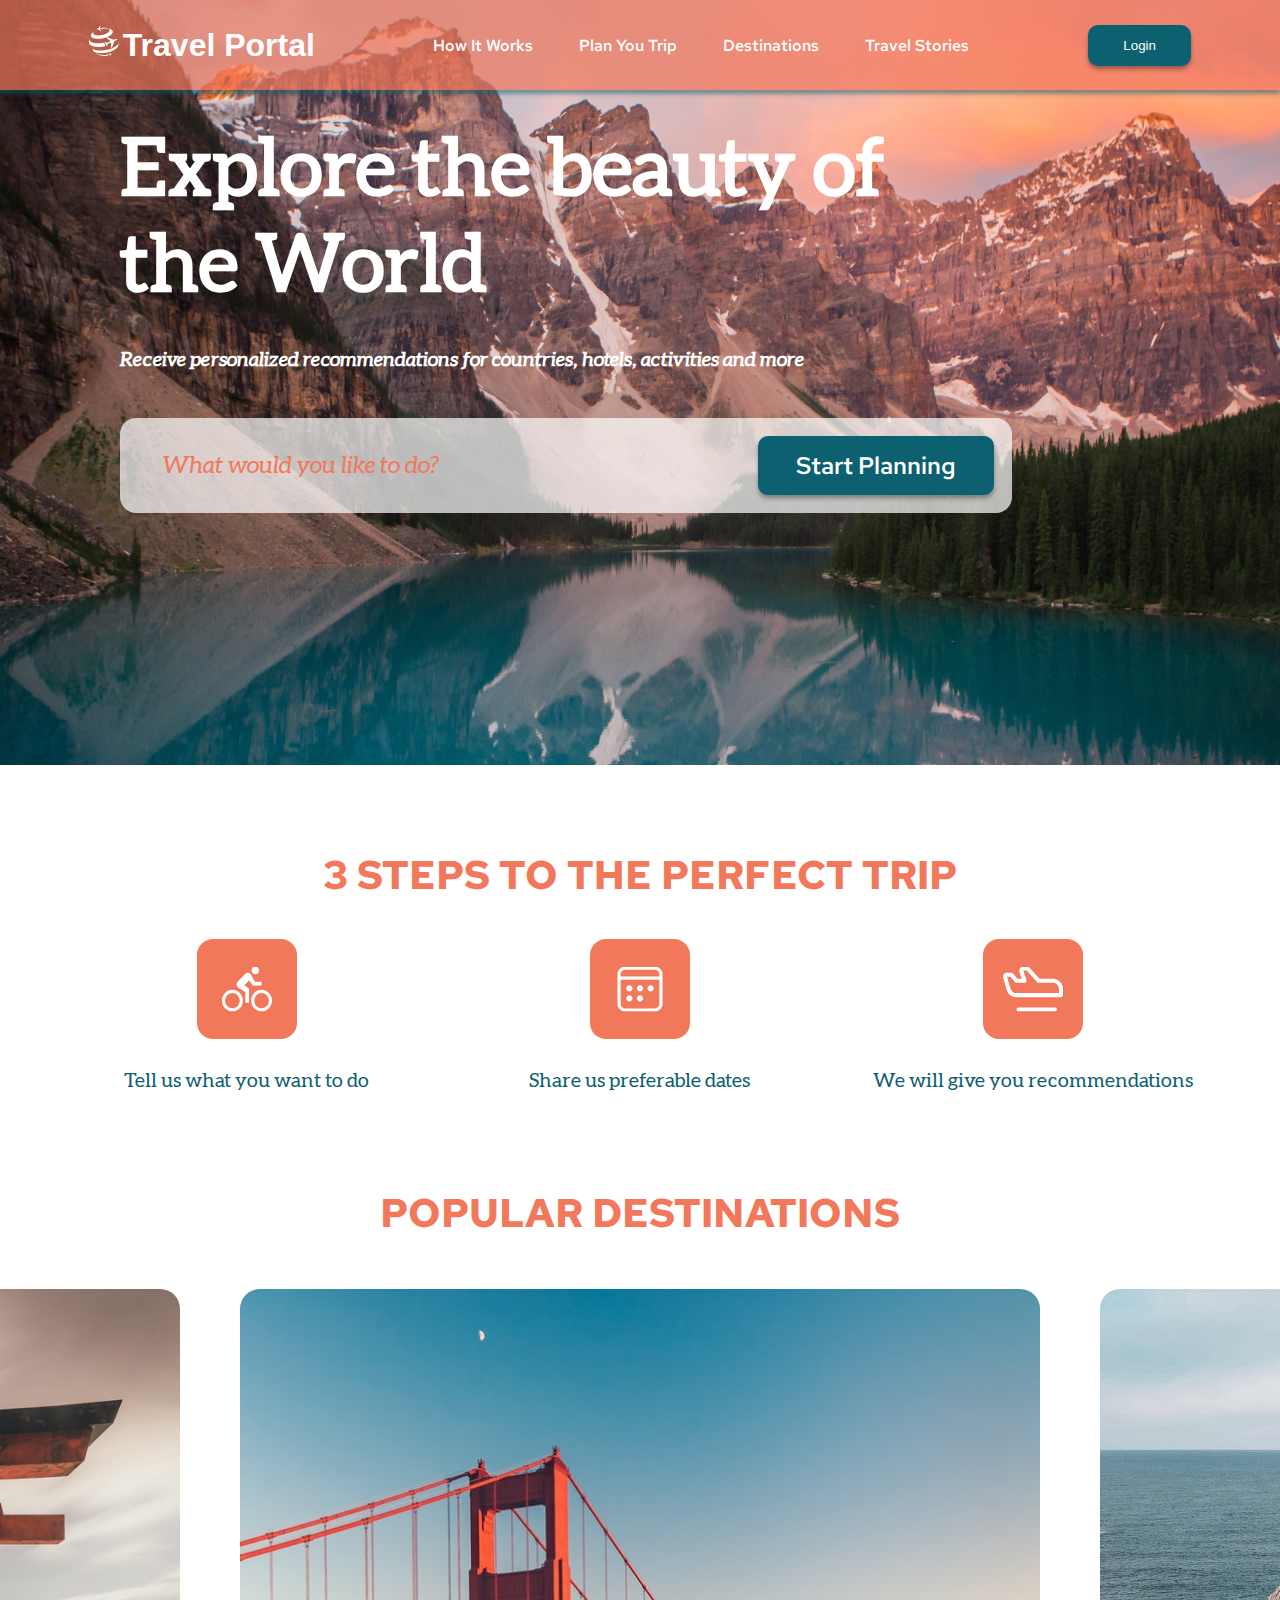
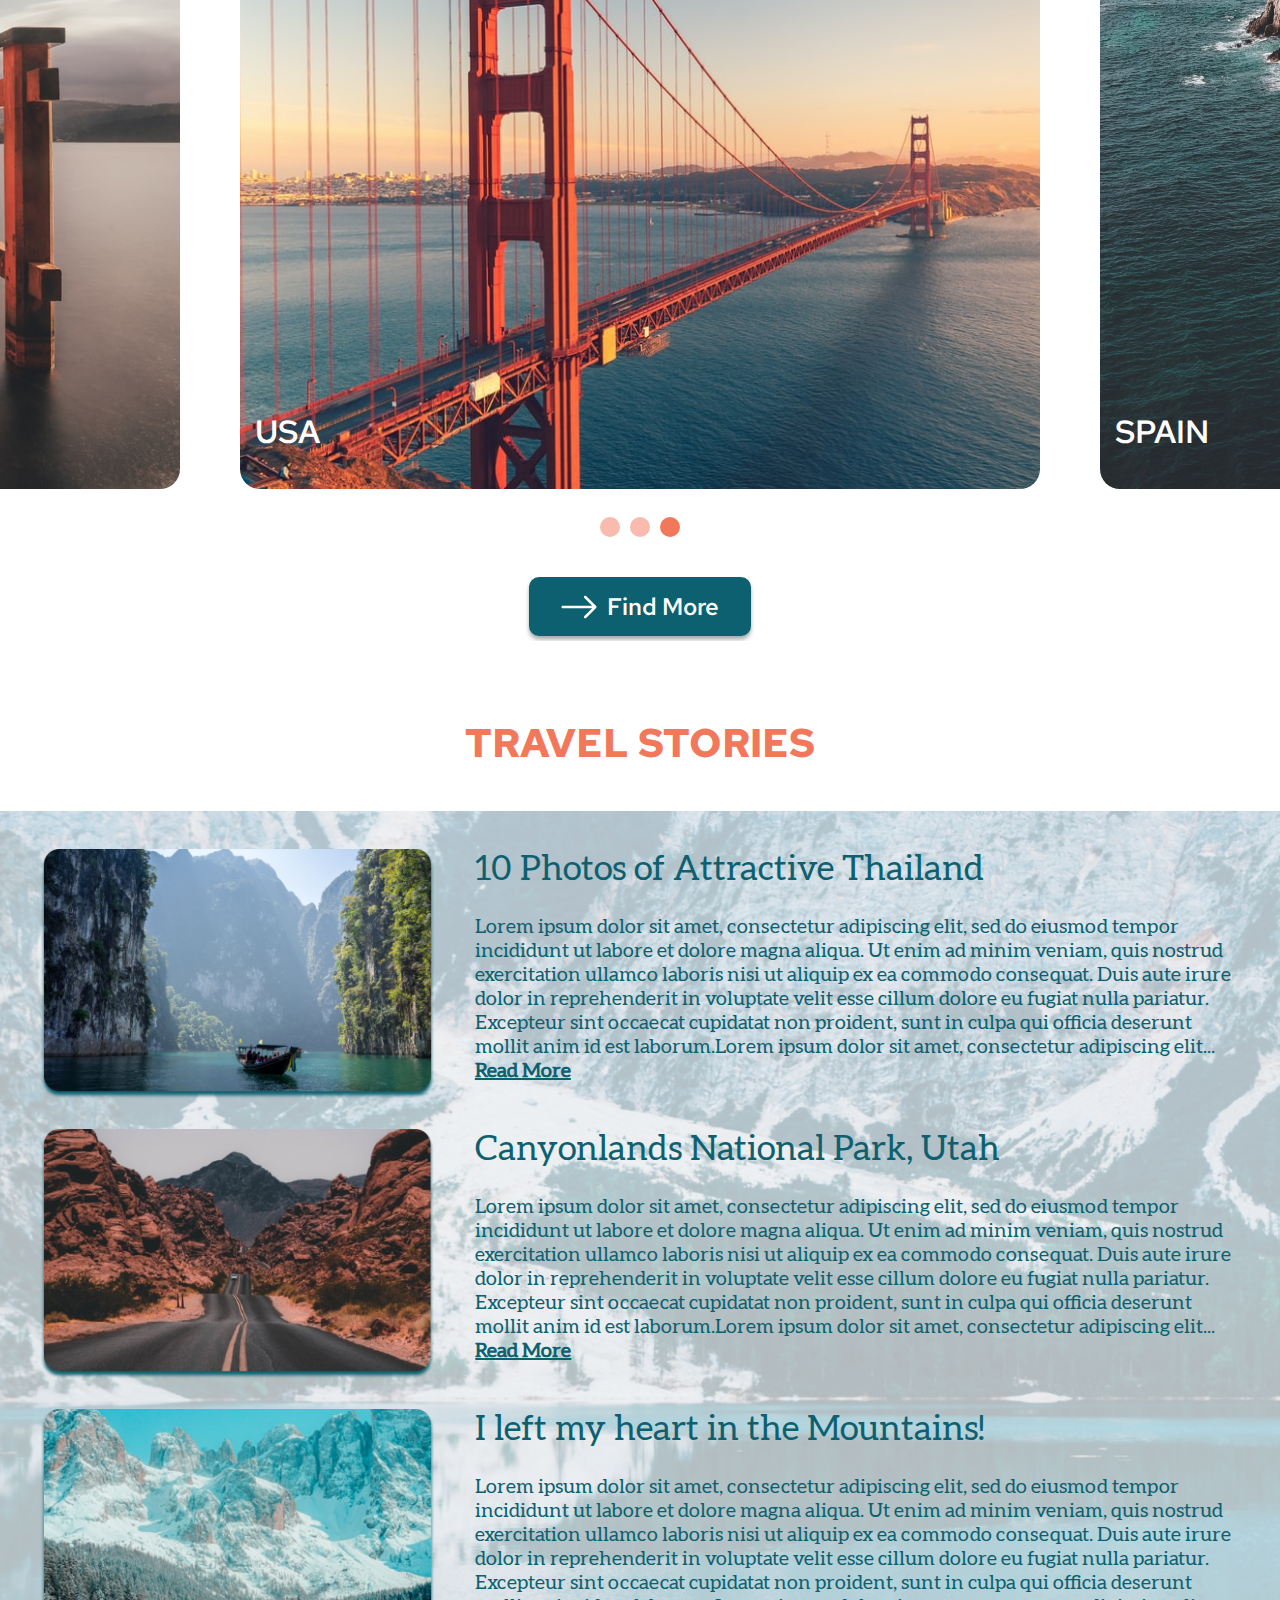
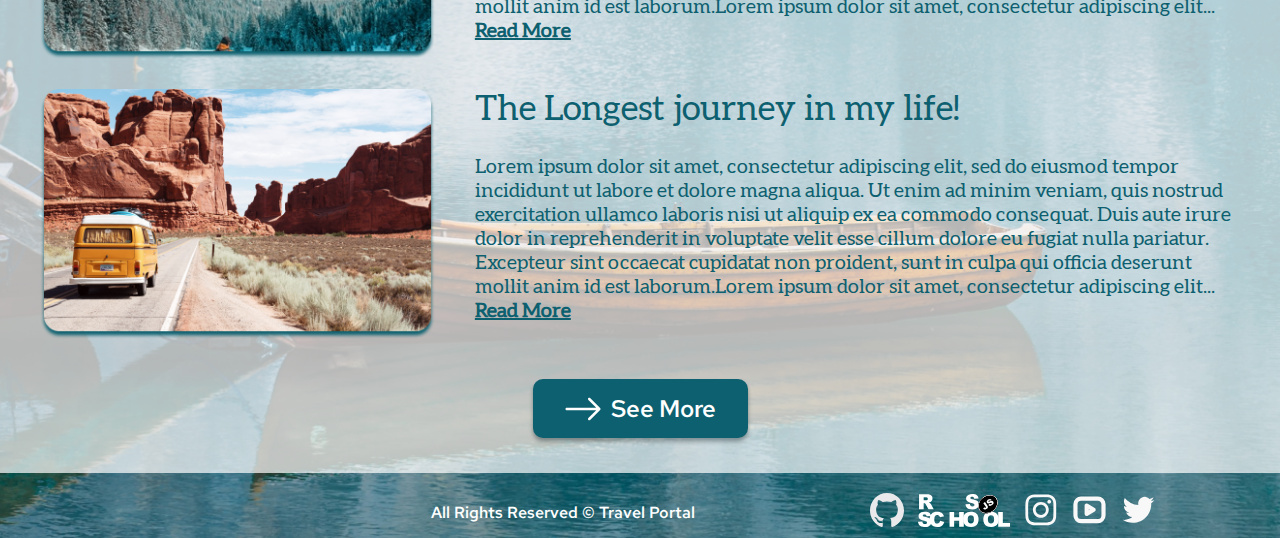
==== commit c08fff48: "Merge pull request #10 from rolling-scopes-school/travel-part3" ====
--- a/travel/index.html
+++ b/travel/index.html
@@ -1,16 +1,19 @@
 <!doctype html>
 <html lang="zxx">
 <head>
-    <meta charset="UTF-8" />
-    <meta http-equiv="X-UA-Compatible" content="IE=edge" />
-    <meta name="viewport" content="width=device-width, initial-scale=1.0" />
+    <meta charset="UTF-8"/>
+    <meta http-equiv="X-UA-Compatible" content="IE=edge"/>
+    <meta name="viewport" content="width=device-width, initial-scale=1.0"/>
     <link rel="icon" type="image/x-icon" href="public/img/favicon.ico">
     <link rel="stylesheet" href="./assets/style/style.css">
     <script src="./assets/js/index.js"></script>
+    <script src="./assets/js/carousel.js"></script>
+    <script src="./assets/js/popupMenu.js"></script>
+    <script src="./assets/js/burgerMenu.js"></script>
     <title>Travel Portal</title>
 </head>
 <body>
-<header >
+<header>
     <nav>
         <div class="logo">
             <img src="./public/img/travel.svg" alt="logo">
@@ -25,9 +28,9 @@
             </ul>
         </div>
         <div class="login-button">
-            <button>Login</button>
-        </div>
-        <div class="responsive-nav" >
+            <button id="popupMenu">Login</button>
+        </div>
+        <div class="responsive-nav">
             <img src="./public/img/responsive_nav.svg" alt="logo" id="openBurgerMenu">
         </div>
     </nav>
@@ -35,32 +38,58 @@
         <div class="menu" id="burgerMenu">
             <img src="./public/img/close.svg" alt="closeMenu" class="closeButton" id="closeBurgerMenu">
             <nav class="burgerNavigation">
-            <ul>
-                <li><a href="#howItWorks">how it works</a></li>
-                <li><a href="#planYouTrip">plan you trip</a></li>
-                <li><a href="#destinations">destinations</a></li>
-                <li><a href="#travelStories">travel stories</a></li>
-                <li><a  href="javascript:(e)=>closeMenu(e)">account</a></li>
-                <li><a href="#socMedia">Social media</a></li>
-            </ul>
+                <ul>
+                    <li><a href="#howItWorks">how it works</a></li>
+                    <li><a href="#planYouTrip">plan you trip</a></li>
+                    <li><a href="#destinations">destinations</a></li>
+                    <li><a href="#travelStories">travel stories</a></li>
+                    <li><a href="#accountButton" id="accountButton">account</a></li>
+                    <li><a href="#socMedia">Social media</a></li>
+                </ul>
             </nav>
         </div>
-
     </div>
-    <script src="./assets/js/burgerMenu.js"></script>
+    <div class="popup">
+        <div class="popup-frame">
+            <h2>Log in to your account</h2>
+            <button class="facebookButton"><img src="public/img/FacebookLogo.svg" alt="FacebookLogo">Sing In with
+                Facebook
+            </button>
+            <button class="googleButton"><img src="public/img/GoogleLogo.svg" alt="GoogleLogo">Sing In with Google
+            </button>
+            <div class="lineOr">
+                <hr>
+                <span> or </span>
+                <hr>
+            </div>
+            <form class="popupForm">
+                <ul>
+                    <li><label for="formEmail">E-mail</label></li>
+                    <li><input type="text" id="formEmail" autocomplete="username"></li>
+                    <li><label for="formPassword">Password</label></li>
+                    <li><input type="password" id="formPassword" autocomplete="current-password"></li>
+                    <li>
+                        <button type="submit" class="singInButton">Sing In</button>
+                    </li>
+                </ul>
+            </form>
+            <a href="">Forgot Your Password?</a>
+            <hr class="betweenLinks">
+            <span>Don't have an account? <a href="#registerButton" id="registerButton">Register</a></span>
+        </div>
+    </div>
 </header>
 <main>
     <section class="preview" id="howItWorks">
         <div class="preview-content">
             <h1 class="main-text">Explore the beauty of the World</h1>
-            <span class="description-text">Recieve personalized recommendations for countries, hotels, activities and more</span>
+            <span class="description-text">Receive personalized recommendations for countries, hotels, activities and more</span>
             <div class="search-bar">
                 <input placeholder="What would you like to do?">
                 <button>Start Planning</button>
             </div>
         </div>
     </section>
-
     <section class="steps" id="planYouTrip">
         <h2>3 STEPS TO THE PERFECT TRIP</h2>
         <div class="steps-main-block">
@@ -80,32 +109,31 @@
     </section>
     <section class="destination" id="destinations">
         <div class="destination-navigation">
-            <img src="public/img/nav-arrow-left.svg" alt="slideLeft">
-            <img src="public/img/nav-arrow-right.svg" alt="slideRight">
+            <img src="public/img/nav-arrow-left.svg" alt="slideLeft" id="arrow-left">
+            <img src="public/img/nav-arrow-right.svg" alt="slideRight" id="arrow-right">
         </div>
         <h2>POPULAR DESTINATIONS</h2>
-        <div class="destination-frame">
-            <div class="destination-section order1">
+        <div class="destination-frame" id="carousel">
+            <div class="destination-section order1" id="img-left">
                 <span>SPAIN</span>
                 <img src="public/img/island.jpg" alt="SPAIN">
             </div>
             <div class="destination-section order2">
                 <span>japan</span>
-                <img src="public/img/japan.jpg" alt="JAPAN">
-            </div>
-            <div class="destination-section">
+                <img src="public/img/japan.jpg" alt="JAPAN" id="carouselData">
+            </div>
+            <div class="destination-section" id="img-right">
                 <span>USA</span>
                 <img src="public/img/usa.jpg" alt="USA">
             </div>
         </div>
         <div class="destination-nav">
-            <span id="spain" class="order2"></span>
-           <span class="active order1" id="japan"></span>
-           <span id="usa" class="order2"></span>
+            <span id="spain"></span>
+            <span class="active" id="japan"></span>
+            <span id="usa"></span>
         </div>
         <button class="button-arrow"><span><img src="public/img/arrow.svg" alt="arrow">Find More</span></button>
     </section>
-
     <section class="stories" id="travelStories">
         <div class=story-fill>
             <div class="story-block">
@@ -189,8 +217,10 @@
 <footer id="socMedia">
     <span>All Rights Reserved © Travel Portal</span>
     <ul>
-        <li><a href="https://github.com/HKudria"><img src="public/img/github-icon.svg" alt="github" class="invert"></a></li>
-        <li><a href="https://rs.school/js-stage0/"><img src="public/img/rs_school_js.svg" alt="RS School" class="invert"></a></li>
+        <li><a href="https://github.com/HKudria"><img src="public/img/github-icon.svg" alt="github" class="invert"></a>
+        </li>
+        <li><a href="https://rs.school/js-stage0/"><img src="public/img/rs_school_js.svg" alt="RS School"
+                                                        class="invert"></a></li>
         <li><a href=""><img src="public/img/akar-icons_instagram-fill.svg" alt="instagram"></a></li>
         <li><a href=""><img src="public/img/akar-icons_video.svg" alt="youtube"></a></li>
         <li><a href=""><img src="public/img/akar-icons_twitter-fill.svg" alt="twitter"></a></li>
--- a/travel/assets/style/style.css
+++ b/travel/assets/style/style.css
@@ -13,14 +13,195 @@
     src: url(../../assets/font/Aleo-Regular.ttf) format("truetype");
 }
 
+:root {
+    --carousel-widht: 860px;
+    --tranplatePopup : 30%
+}
+
 html {
     scroll-behavior: smooth;
 }
 
-
-
-.new-line, .destination-navigation, .burger-menu {
+.show{
+    display: flex !important;
+}
+
+.new-line, .destination-navigation, .burger-menu, .popup{
     display: none;
+}
+
+.popup{
+    position: fixed;
+    background: rgba(0, 0, 0, 0.2);
+    z-index: 2;
+    right: 0;
+    top:0;
+    width: 100vw;
+    height: 100vh;
+    justify-content: center;
+}
+
+.popup-frame{
+    padding: 25px 45px;
+    max-width: 650px;
+    width: 100%;
+    height: max-content;
+    display: flex;
+    flex-direction: column;
+    align-items: center;
+    background: linear-gradient(177.09deg, #FFFFFF 6.15%, #0D606F 202.69%);
+    box-shadow: 0 4px 4px rgba(0, 0, 0, 0.25);
+    border-radius: 16px;
+    box-sizing: border-box;
+    transform: translateY(-105%);
+    transition: 1s;
+
+
+}
+
+.callPopup{
+    transform: translateY(var(--tranplatePopup));
+    transition-property: all;
+}
+
+.popup-frame h2{
+    font-family: 'Aleo-normal', sans-serif;
+    font-style: normal;
+    font-weight: 700;
+    font-size: 32px;
+    line-height: 38px;
+    color: #0D606F;
+    margin: 0 0 30px;
+}
+
+.popup-frame button{
+    display: flex;
+    justify-content: center;
+    align-items: center;
+    width: 100%;
+    min-height: 56px;
+    margin-bottom: 20px;
+    box-shadow: 0 0 3px rgba(13, 96, 111, 0.08), 0 2px 3px rgba(13, 96, 111, 0.16);
+    border-radius: 10px;
+    font-size: 20px;
+    line-height: 26px;
+    font-family: 'Red Hat Text',sans-serif;
+    font-style: normal;
+    font-weight: 400;
+}
+
+.popup-frame button img {
+    margin-right: 15px;
+}
+
+.facebookButton{
+    background: #1877F2;
+    color: #FFFFFF;
+}
+
+.facebookButton:hover{
+    background: #1877F2;
+    opacity: 80%;
+}
+
+.googleButton{
+    background: #FFFFFF;
+    color: #0D606F;
+}
+
+.googleButton:hover{
+    background: #FFFFFF;
+    opacity: 80%;
+}
+
+.lineOr{
+    display: flex;
+    width: 100%;
+}
+
+.lineOr hr{
+    border: 1px solid rgba(13, 96, 111, 0.5);
+    width: 100%;
+    height: 0;
+}
+
+.lineOr span{
+    padding: 0 9px;
+    font-family: 'Aleo-normal',sans-serif;
+    font-style: normal;
+    font-weight: 700;
+    font-size: 20px;
+    line-height: 24px;
+     color: rgba(13, 96, 111, 0.5);
+}
+
+.popupForm{
+    width: 100%;
+}
+
+.popupForm label{
+    font-family: 'Aleo-normal', sans-serif;
+    font-style: normal;
+    font-weight: 400;
+    font-size: 16px;
+    line-height: 19px;
+    color: #0D606F;
+    margin-bottom: 5px;
+}
+
+.popupForm input{
+    background: #FFFFFF;
+    box-shadow: inset 0 0 3px rgba(13, 96, 111, 0.08), inset 0 2px 3px rgba(13, 96, 111, 0.16);
+    border-radius: 10px;
+    min-height: 54px;
+    margin-bottom: 20px;
+    width: 100%;
+    border:0;
+    outline:0;
+    padding-left: 15px;
+}
+
+.popupForm ul{
+    padding: 0;
+    margin: 10px 0 0;
+}
+
+.popup-frame li{
+    display: flex;
+    align-items: flex-start;
+}
+
+.popup-frame a{
+    font-family: 'Aleo-normal', sans-serif;
+    font-style: normal;
+    font-weight: 700;
+    font-size: 15px;
+    line-height: 18px;
+    text-decoration-line: underline;
+    color: #0D606F;
+    text-shadow: 0 2px 3px rgba(255, 255, 255, 0.16);
+}
+
+.popup-frame span{
+    font-family: 'Aleo-normal', sans-serif;
+    font-style: normal;
+    font-weight: 700;
+    font-size: 15px;
+    line-height: 18px;
+    color: rgba(13, 96, 111, 0.5);
+    text-shadow: 0 2px 3px rgba(255, 255, 255, 0.16);
+}
+
+
+.betweenLinks{
+    width: 100%;
+    height: 0;
+    margin: 26px 0 20px;
+    border: 1px solid rgba(13, 96, 111, 0.5);
+    transform: rotate(0.1deg);
+}
+.singInButton{
+    margin: 5px 0 10px;
 }
 
 body {
@@ -51,7 +232,6 @@
 main{
     background: #fff;
 }
-
 
 .responsive-nav {
     display: none;
@@ -424,6 +604,29 @@
     filter: invert(1);
 }
 
+@keyframes move-right {
+    from {transform: translateX(0)}
+    to {transform: translateX(calc(var(--carousel-widht)*-1))}
+}
+
+.transition-right {
+    animation-name: move-right;
+    animation-duration: 2s;
+
+}
+
+@keyframes move-left {
+    from {transform: translateX(0)}
+    to {transform: translateX(var(--carousel-widht))}
+}
+
+
+.transition-left {
+    animation-name: move-left;
+    animation-duration: 2s;
+
+}
+
 @media (max-width: 1025px) {
 
     .logo {
@@ -535,116 +738,153 @@
         font-size: 12px;
     }
 
+    .popup-frame{
+        margin: 25px;
+    }
+
+    .popup-frame h2{
+        font-size: 20px;
+        line-height: 24px;
+        margin: 0 0 10px;
+}
+
+    .popup-frame button{
+        font-size: 14px;
+        line-height: 16px;
+        min-height: 40px;
+        margin-bottom: 10px;
+}
+
+    .popupForm label {
+        font-size: 12px;
+        line-height: 14px;
+        margin-bottom: 2px;
+    }
+
+    .popupForm input {
+        min-height: 35px;
+        margin-bottom: 10px;
+    }
+
+    .popup-frame a {
+        font-size: 12px;
+        line-height: 14px;
+    }
+
+    .popup-frame span {
+        font-size: 12px;
+        line-height: 14px;
+    }
+
+    .betweenLinks{
+        margin: 5px 0 5px;
+    }
 }
 
 @media (max-width: 390px) {
 
-    body {
-        border-radius: 15px;
-    }
-
-    .burger-menu{
-        display: none;
-        position: fixed;
-        background: rgba(0, 0, 0, 0.2);
-        z-index: 2;
-        right: 0;
-        top:0;
-        width: 100vw;
-        height: 100vh;
-    }
-
-    .burgerNavigation{
-        position: absolute;
-        top:0;
-        text-decoration: none;
-        color: #fff;
-    }
-
-    .burgerNavigation ul{
-        list-style-type: none;
-        padding: 0;
-        margin: 0 0 0 27px;
-    }
-
-    .burgerNavigation li{
-        text-align: right;
-        margin-bottom: 10px;
-    }
-
-    .burgerNavigation li a{
-        text-align: right;
-        text-decoration: none;
-        font-family: 'Red Hat Text', sans-serif;
-        font-style: normal;
-        font-weight: 500;
-        font-size: 16px;
-        line-height: 21px;
-        text-transform: capitalize;
-        color: #FFFFFF;
-        padding: 0;
-    }
-
-    .menu{
-        width: 165px;
-        height: 250px;
-        background: #F2785C;
-        box-shadow: 0 4px 3px rgba(13, 96, 111, 0.25);
-        border-radius: 10px;
-        transition: 1s;
-        transform: translateX(100%);
-        position: fixed;
-        right: 0;
-    }
-
-    .menu.open{
-        transform: translateX(0%);
-        transition-property: transform;
-    }
-
-    .closeButton{
-        width: 15px;
-        height: 15px;
-        padding: 8px 8px;
-        margin: 8px;
-    }
-
-    .burger-menu.show{
-        display: flex;
-    }
-
-    h1, .description-text, nav span, .navigation-link, .login-button, footer span {
-        display: none !important;
-    }
-
-    nav {
-        background: none;
-        box-shadow: none;
-        justify-content: space-between;
-        padding: 0 17px;
-        height: auto;
-        margin-top: 44px;
-    }
-
-    .preview {
-        height: 251px;
-        background: url("../../public/img/header-small.jpg");
-        top: -76px;
-        border-radius: 30px 30px 0 0;
-    }
-
-    .preview-content {
-        width: 100%;
-        padding: 0 15px;
-        background: linear-gradient(180deg, #0D606F 0%, rgba(13, 96, 111, 0) 25.1%);
-        border-radius: 30px 30px 0 0;
-    }
-
-    .search-bar {
-        margin-top: 144px;
-        justify-content: space-between;
-        align-items: center;
-    }
+body {
+border-radius: 15px;
+}
+
+.burger-menu{
+display: none;
+position: fixed;
+background: rgba(0, 0, 0, 0.2);
+z-index: 2;
+right: 0;
+top:0;
+width: 100vw;
+height: 100vh;
+}
+
+.burgerNavigation{
+position: absolute;
+top:0;
+text-decoration: none;
+color: #fff;
+}
+
+.burgerNavigation ul{
+list-style-type: none;
+padding: 0;
+margin: 0 0 0 27px;
+}
+
+.burgerNavigation li{
+text-align: right;
+margin-bottom: 10px;
+}
+
+.burgerNavigation li a{
+text-align: right;
+text-decoration: none;
+font-family: 'Red Hat Text', sans-serif;
+font-style: normal;
+font-weight: 500;
+font-size: 16px;
+line-height: 21px;
+text-transform: capitalize;
+color: #FFFFFF;
+padding: 0;
+}
+
+.menu{
+width: 165px;
+height: 250px;
+background: #F2785C;
+box-shadow: 0 4px 3px rgba(13, 96, 111, 0.25);
+border-radius: 10px;
+transition: 1s;
+transform: translateX(100%);
+position: fixed;
+right: 0;
+}
+
+.menu.open{
+transform: translateX(0%);
+transition-property: transform;
+}
+
+.closeButton{
+width: 15px;
+height: 15px;
+padding: 8px 8px;
+margin: 8px;
+}
+
+h1, .description-text, nav span, .navigation-link, .login-button, footer span {
+display: none !important;
+}
+
+nav {
+background: none;
+box-shadow: none;
+justify-content: space-between;
+padding: 0 17px;
+height: auto;
+margin-top: 44px;
+}
+
+.preview {
+height: 251px;
+background: url("../../public/img/header-small.jpg");
+top: -76px;
+border-radius: 30px 30px 0 0;
+}
+
+.preview-content {
+width: 100%;
+padding: 0 15px;
+background: linear-gradient(180deg, #0D606F 0%, rgba(13, 96, 111, 0) 25.1%);
+border-radius: 30px 30px 0 0;
+}
+
+.search-bar {
+margin-top: 144px;
+justify-content: space-between;
+align-items: center;
+}
 
     .search-bar input {
         width: auto;
@@ -653,214 +893,214 @@
         font-size: 14px;
     }
 
-    .search-bar button {
-        font-size: 11px;
-        margin: 9px;
-        padding: 8px 9px;
-        height: auto;
-        line-height: 14px;
-    }
-
-    .steps {
-        margin: -65px 0;
-    }
-
-    h2 {
-        font-size: 14px;
-        line-height: 18px;
-        height: auto;
-    }
-
-    .steps-frame-center {
-        margin: 0;
-        justify-content: center;
-        align-content: baseline;
-    }
-
-    .icon-frame img {
-        width: 35px;
-        height: 35px;
-    }
-
-    .icon-frame {
-        margin: 0 0 17px;
-        width: 70px;
-        height: 70px;
-
-    }
-
-    .steps-frame {
-        font-size: 10px;
-        display: flex;
-        flex-wrap: wrap;
-        margin: 0;
-        width: calc(100% / 3);
-        overflow: hidden;
-        line-height: 15px;
-    }
-
-    .steps-main-block {
-        margin: 20px 14px;
-        overflow: hidden;
-    }
-
-    .left {
-        justify-content: flex-start;
-        text-align: left;
-
-    }
-
-    .right {
-        justify-content: flex-end;
-        text-align: right;
-    }
-
-    .responsive-nav {
-        display: block;
-        width: 35px;
-        height: 32px;
-    }
-
-    .new-line {
-        display: revert;
-    }
-
-    .destination {
-        margin-top: 45px;
-    }
-
-    .destination-frame {
-        margin-top: 20px;
-    }
-
-    .destination-frame img {
-        margin: 0 15px;
-        height: 210px;
-    }
-
-    .button-arrow {
-        padding: 8px 12px;
-        height: auto;
-        margin-top: 22px;
-    }
-
-    .button-arrow span {
-        font-size: 11px;
-        line-height: 15px;
-    }
-
-    .button-arrow span img {
-        margin: auto;
-        padding-right: 10px;
-        width: 10px;
-        height: 10px;
-        object-fit: contain;
-    }
-
-    .destination-navigation {
-        display: flex;
-        justify-content: space-between;
-        padding: 0 30px;
-        position: relative;
-        top: 168px;
-        z-index: 1;
-    }
-
-    .destination-nav {
-        margin-top: -23px;
-        z-index: 1;
-        position: relative;
-    }
-
-    .destination-nav span {
-        height: 8px;
-        width: 8px;
-        margin: 0 3px;
-    }
-
-    .stories {
-        background: url(../../public/img/footer-small.jpg) no-repeat no-repeat center;
-        background-size: cover;
-        margin-top: 43px;
-        padding-bottom: 65px;
-        border-radius: 0 0 30px 30px;
-    }
-
-    .story-fill {
-        top: 0;
-    }
-
-    .story-block {
-        top: -30px;
-    }
-
-    .story-block button {
-        margin-top: 0;
-        margin-bottom: -20px
-    }
-
-    .story-block-section {
-        margin-top: 15px;
-    }
-
-    .story-block-section section {
-        padding: 0 15px;
-    }
-
-    .story-block-section img {
-
-        height: 134px;
-        width: 156px;
-        margin-right: 10px;
-        object-fit: cover;
-        filter: drop-shadow(0px 4px 4px #0D606F);
-        border-radius: 16px;
-    }
-
-    .story-block-section a {
-        font-size: 9px;
-        line-height: 11px;
-        position: relative;
-        top: -7px;
-    }
-
-    .story-block-section section p {
-        font-size: 9px;
-        line-height: 11px;
-        height: 88px;
-        overflow: hidden;
-        margin: 10px 0 0;
-    }
-
-    h3 {
-        font-size: 11px;
-        line-height: 13px;
-        font-weight: 700;
-        padding-top: 4px;
-    }
-
-    .story-block-section section {
-        margin: 6px 0;
-    }
-
-    footer {
-        bottom: 9px;
-    }
-
-    footer ul {
-        padding: 0;
-    }
-    .order1{
-        order: 1;
-    }
-    .order2{
-        order: 2;
-    }
+.search-bar button {
+font-size: 11px;
+margin: 9px;
+padding: 8px 9px;
+height: auto;
+line-height: 14px;
+}
+
+.steps {
+margin: -65px 0;
+}
+
+h2 {
+font-size: 14px;
+line-height: 18px;
+height: auto;
+}
+
+.steps-frame-center {
+margin: 0;
+justify-content: center;
+align-content: baseline;
+}
+
+.icon-frame img {
+width: 35px;
+height: 35px;
+}
+
+.icon-frame {
+margin: 0 0 17px;
+width: 70px;
+height: 70px;
+
+}
+
+.steps-frame {
+font-size: 10px;
+display: flex;
+flex-wrap: wrap;
+margin: 0;
+width: calc(100% / 3);
+overflow: hidden;
+line-height: 15px;
+}
+
+.steps-main-block {
+margin: 20px 14px;
+overflow: hidden;
+}
+
+.left {
+justify-content: flex-start;
+text-align: left;
+
+}
+
+.right {
+justify-content: flex-end;
+text-align: right;
+}
+
+.responsive-nav {
+display: block;
+width: 35px;
+height: 32px;
+}
+
+.new-line {
+display: revert;
+}
+
+.destination {
+margin-top: 45px;
+}
+
+.destination-frame {
+margin-top: 20px;
+}
+
+.destination-frame img {
+margin: 0 15px;
+height: 210px;
+}
+
+.button-arrow {
+padding: 8px 12px;
+height: auto;
+margin-top: 22px;
+}
+
+.button-arrow span {
+font-size: 11px;
+line-height: 15px;
+}
+
+.button-arrow span img {
+margin: auto;
+padding-right: 10px;
+width: 10px;
+height: 10px;
+object-fit: contain;
+}
+
+.destination-navigation {
+display: flex;
+justify-content: space-between;
+padding: 0 30px;
+position: relative;
+top: 168px;
+z-index: 1;
+}
+
+.destination-nav {
+margin-top: -23px;
+z-index: 1;
+position: relative;
+}
+
+.destination-nav span {
+height: 8px;
+width: 8px;
+margin: 0 3px;
+}
+
+.stories {
+background: url(../../public/img/footer-small.jpg) no-repeat no-repeat center;
+background-size: cover;
+margin-top: 43px;
+padding-bottom: 65px;
+border-radius: 0 0 30px 30px;
+}
+
+.story-fill {
+top: 0;
+}
+
+.story-block {
+top: -30px;
+}
+
+.story-block button {
+margin-top: 0;
+margin-bottom: -20px
+}
+
+.story-block-section {
+margin-top: 15px;
+}
+
+.story-block-section section {
+padding: 0 15px;
+}
+
+.story-block-section img {
+
+height: 134px;
+width: 156px;
+margin-right: 10px;
+object-fit: cover;
+filter: drop-shadow(0px 4px 4px #0D606F);
+border-radius: 16px;
+}
+
+.story-block-section a {
+font-size: 9px;
+line-height: 11px;
+position: relative;
+top: -7px;
+}
+
+.story-block-section section p {
+font-size: 9px;
+line-height: 11px;
+height: 88px;
+overflow: hidden;
+margin: 10px 0 0;
+}
+
+h3 {
+font-size: 11px;
+line-height: 13px;
+font-weight: 700;
+padding-top: 4px;
+}
+
+.story-block-section section {
+margin: 6px 0;
+}
+
+footer {
+bottom: 9px;
+}
+
+footer ul {
+padding: 0;
+}
+.order1{
+order: 1;
+}
+.order2{
+order: 2;
+}
 }
 
 @media (max-width: 300px) {
-    footer li img {
-        width: 40px;
-        height: 30px;
-    }
-}
+footer li img {
+width: 40px;
+height: 30px;
+}
+}
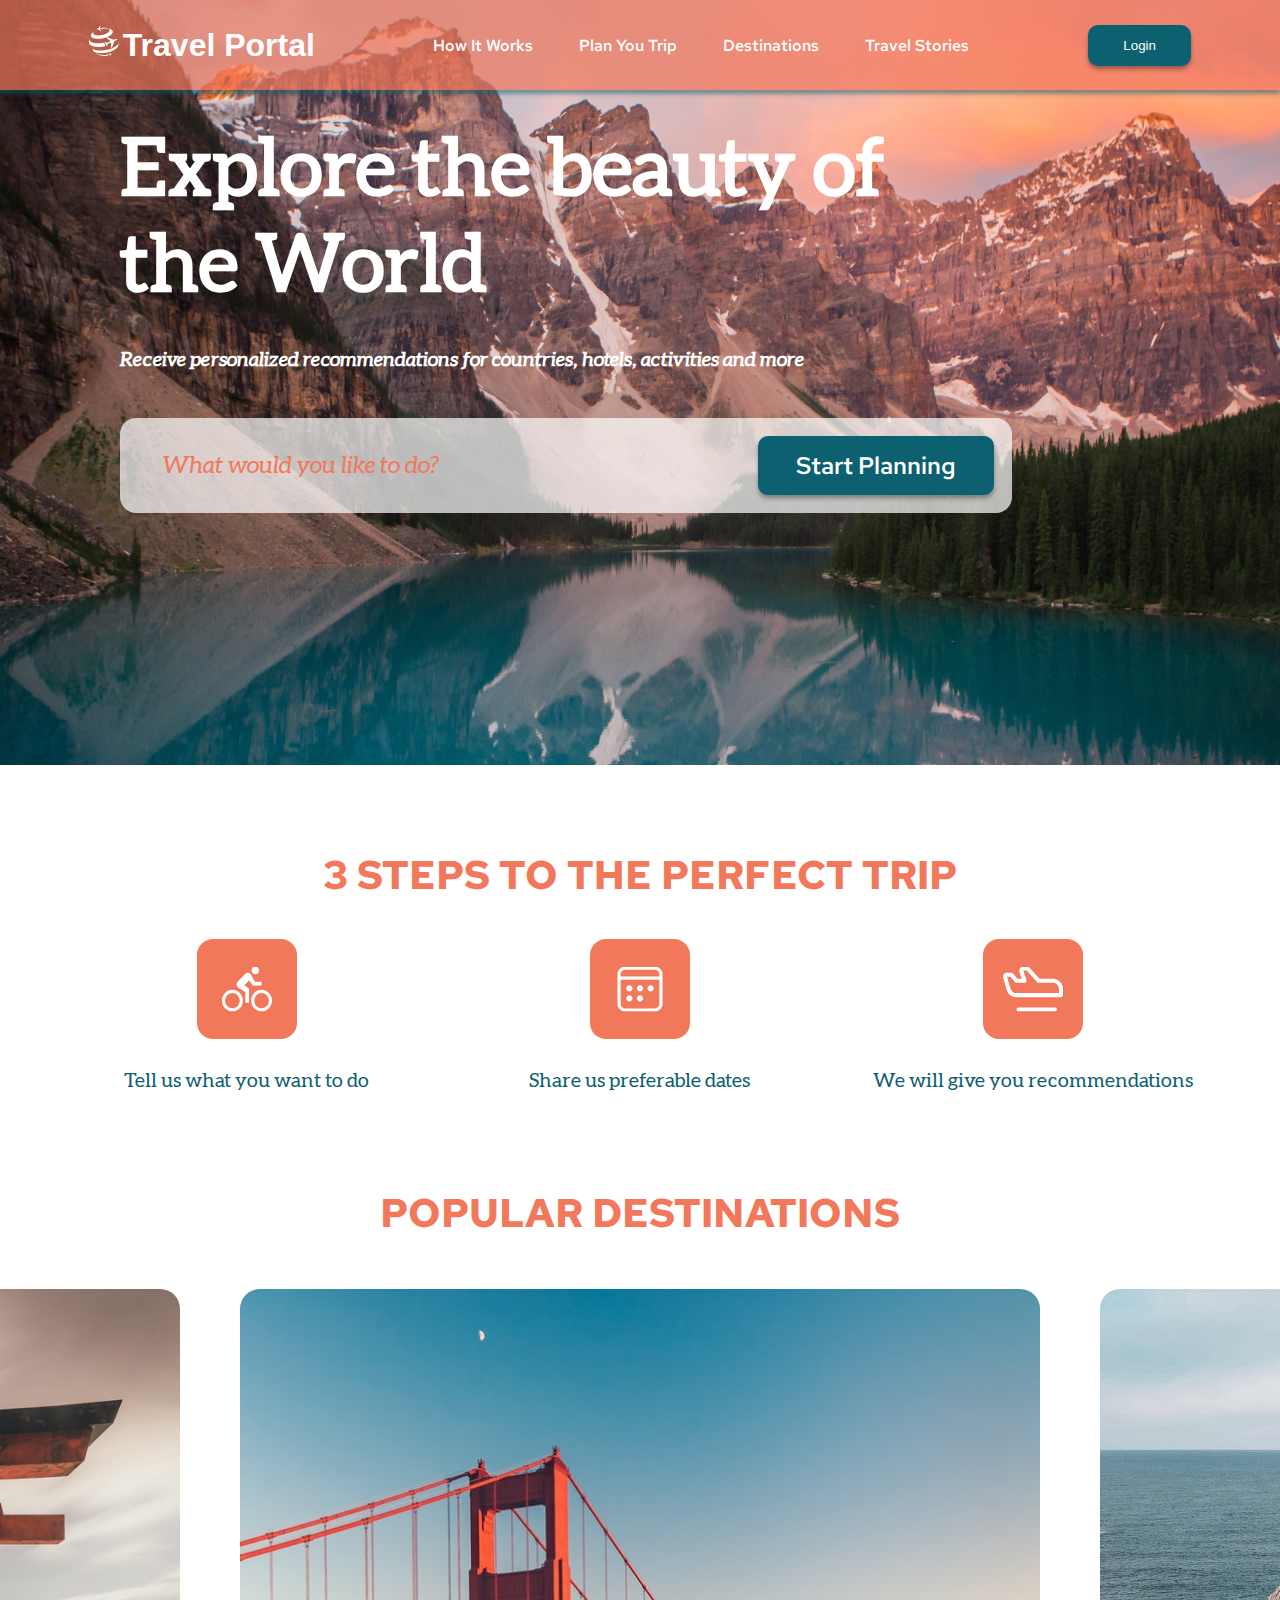
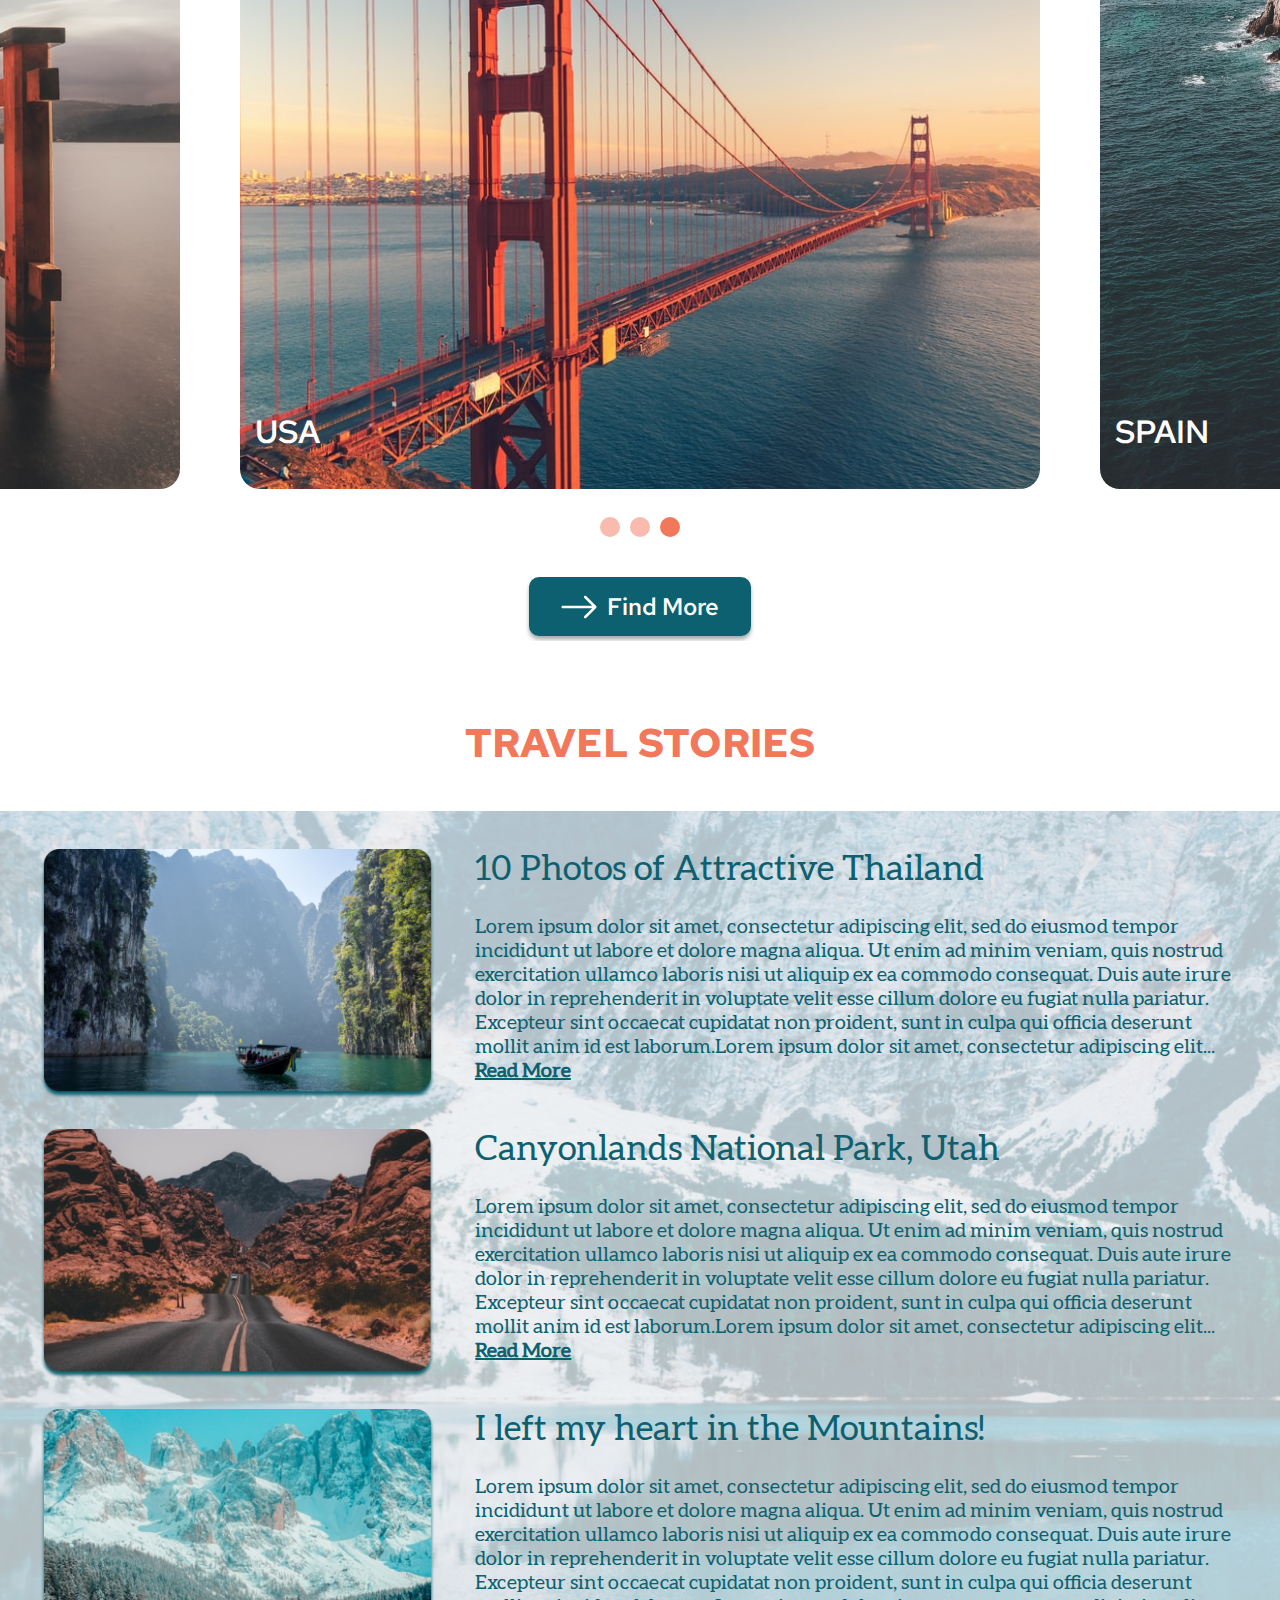
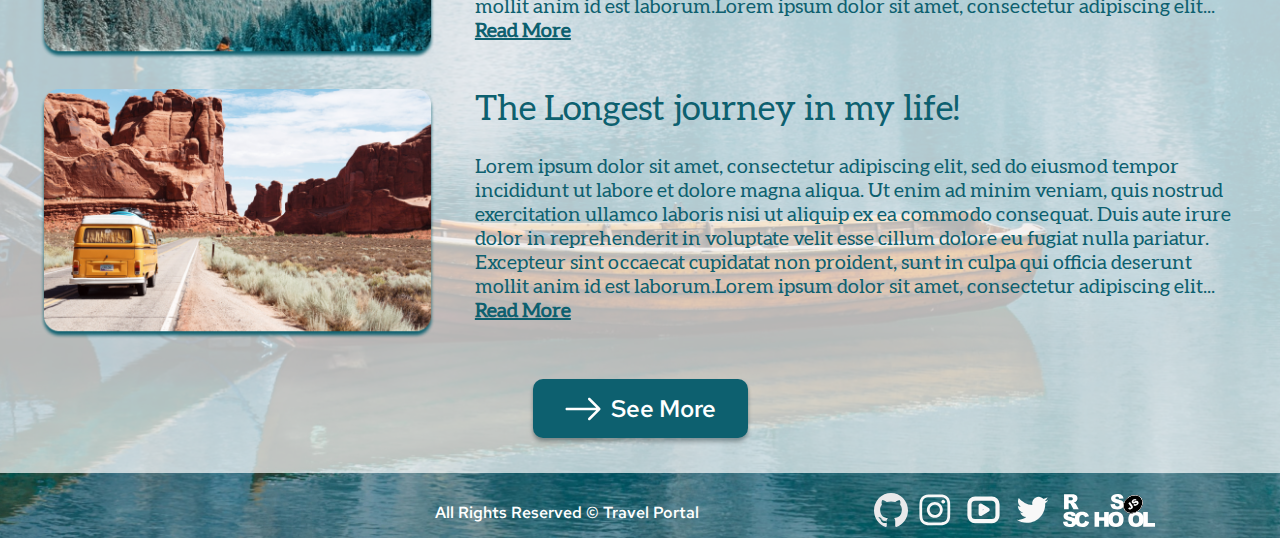
==== commit 00e2b00a: "fix: fix icon and close burger menu when click on link" ====
--- a/travel/index.html
+++ b/travel/index.html
@@ -73,7 +73,7 @@
                     </li>
                 </ul>
             </form>
-            <a href="">Forgot Your Password?</a>
+            <a href="#forgotPassword" id="#forgotPassword">Forgot Your Password?</a>
             <hr class="betweenLinks">
             <span>Don't have an account? <a href="#registerButton" id="registerButton">Register</a></span>
         </div>
@@ -217,13 +217,14 @@
 <footer id="socMedia">
     <span>All Rights Reserved © Travel Portal</span>
     <ul>
+
         <li><a href="https://github.com/HKudria"><img src="public/img/github-icon.svg" alt="github" class="invert"></a>
-        </li>
-        <li><a href="https://rs.school/js-stage0/"><img src="public/img/rs_school_js.svg" alt="RS School"
-                                                        class="invert"></a></li>
         <li><a href=""><img src="public/img/akar-icons_instagram-fill.svg" alt="instagram"></a></li>
         <li><a href=""><img src="public/img/akar-icons_video.svg" alt="youtube"></a></li>
         <li><a href=""><img src="public/img/akar-icons_twitter-fill.svg" alt="twitter"></a></li>
+        <li><a href="https://rs.school/js-stage0/"><img src="public/img/rs_school_js.svg" alt="RS School"
+                                                        class="invert"></a></li>
+        </li>
     </ul>
 </footer>
 </body>
--- a/travel/assets/style/style.css
+++ b/travel/assets/style/style.css
@@ -782,10 +782,6 @@
 }
 
 @media (max-width: 390px) {
-
-body {
-border-radius: 15px;
-}
 
 .burger-menu{
 display: none;
@@ -870,14 +866,12 @@
 height: 251px;
 background: url("../../public/img/header-small.jpg");
 top: -76px;
-border-radius: 30px 30px 0 0;
 }
 
 .preview-content {
 width: 100%;
 padding: 0 15px;
 background: linear-gradient(180deg, #0D606F 0%, rgba(13, 96, 111, 0) 25.1%);
-border-radius: 30px 30px 0 0;
 }
 
 .search-bar {
@@ -1023,7 +1017,6 @@
 background-size: cover;
 margin-top: 43px;
 padding-bottom: 65px;
-border-radius: 0 0 30px 30px;
 }
 
 .story-fill {
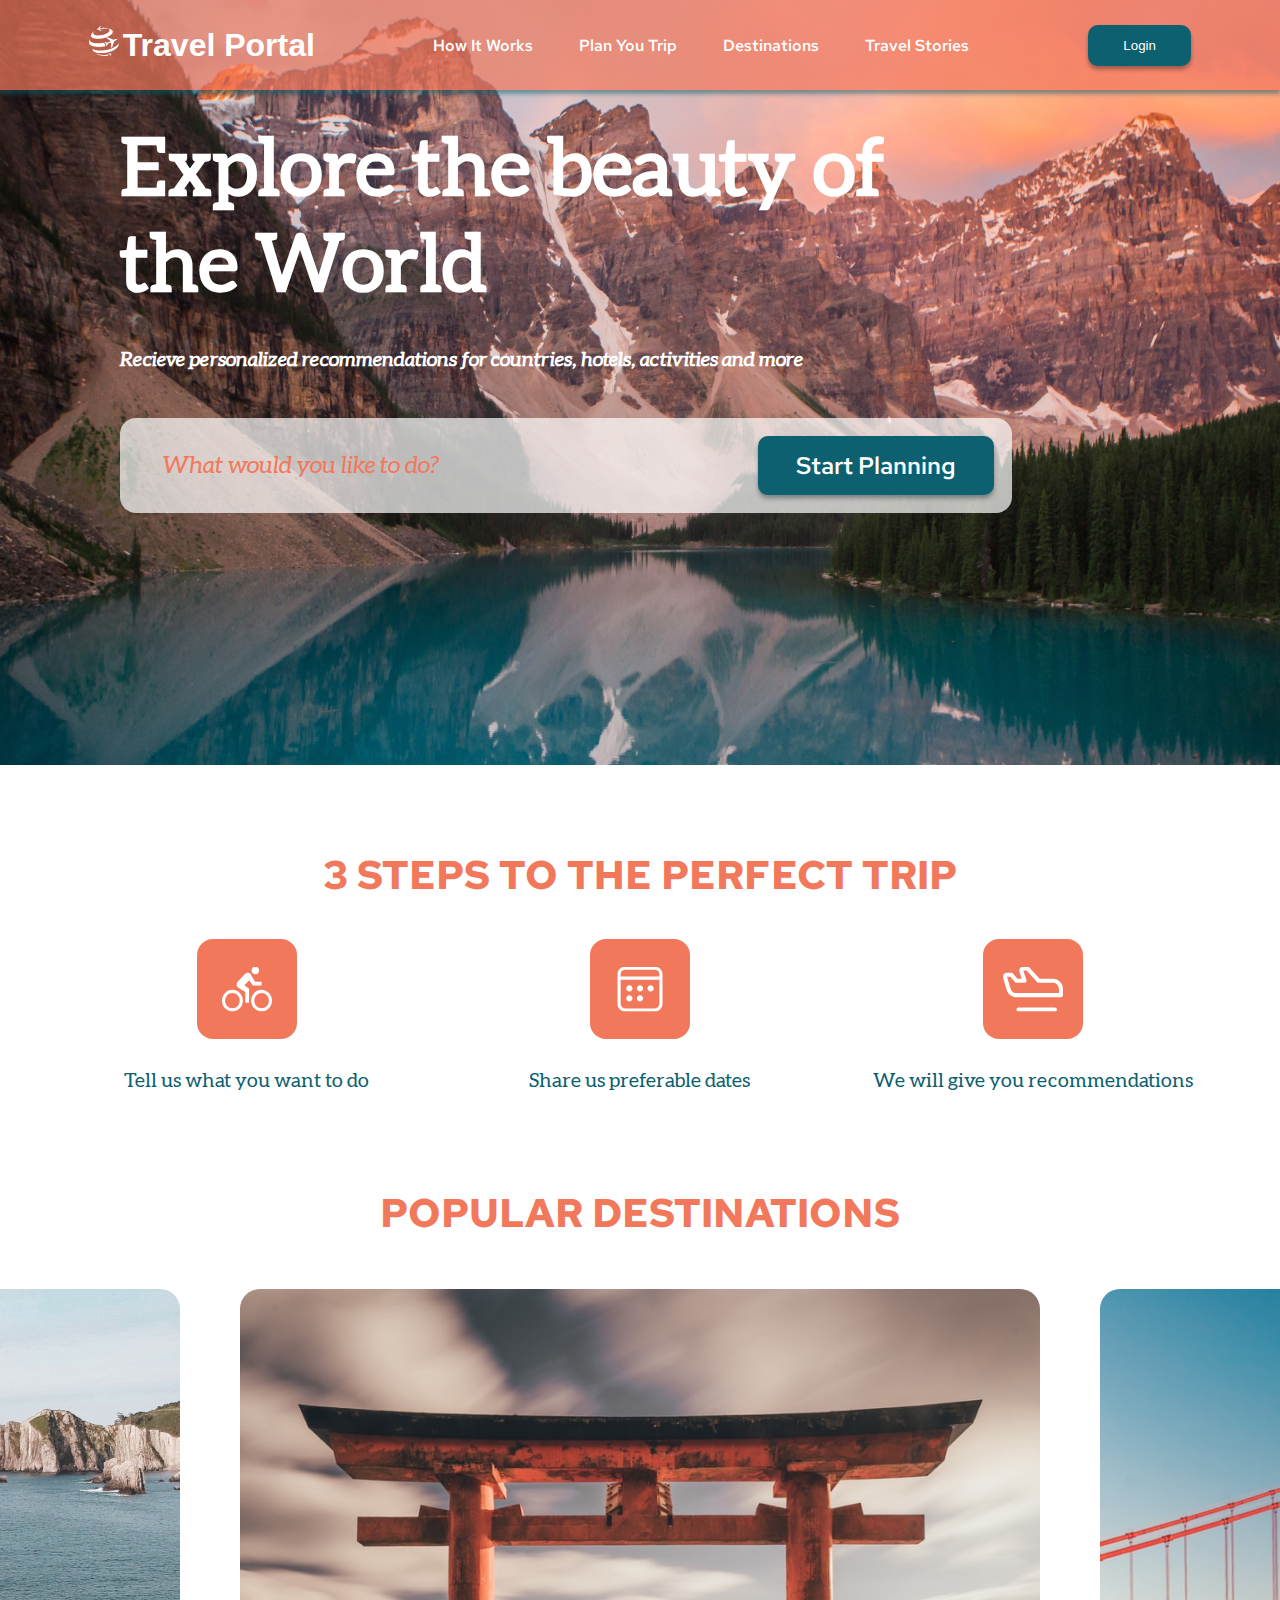
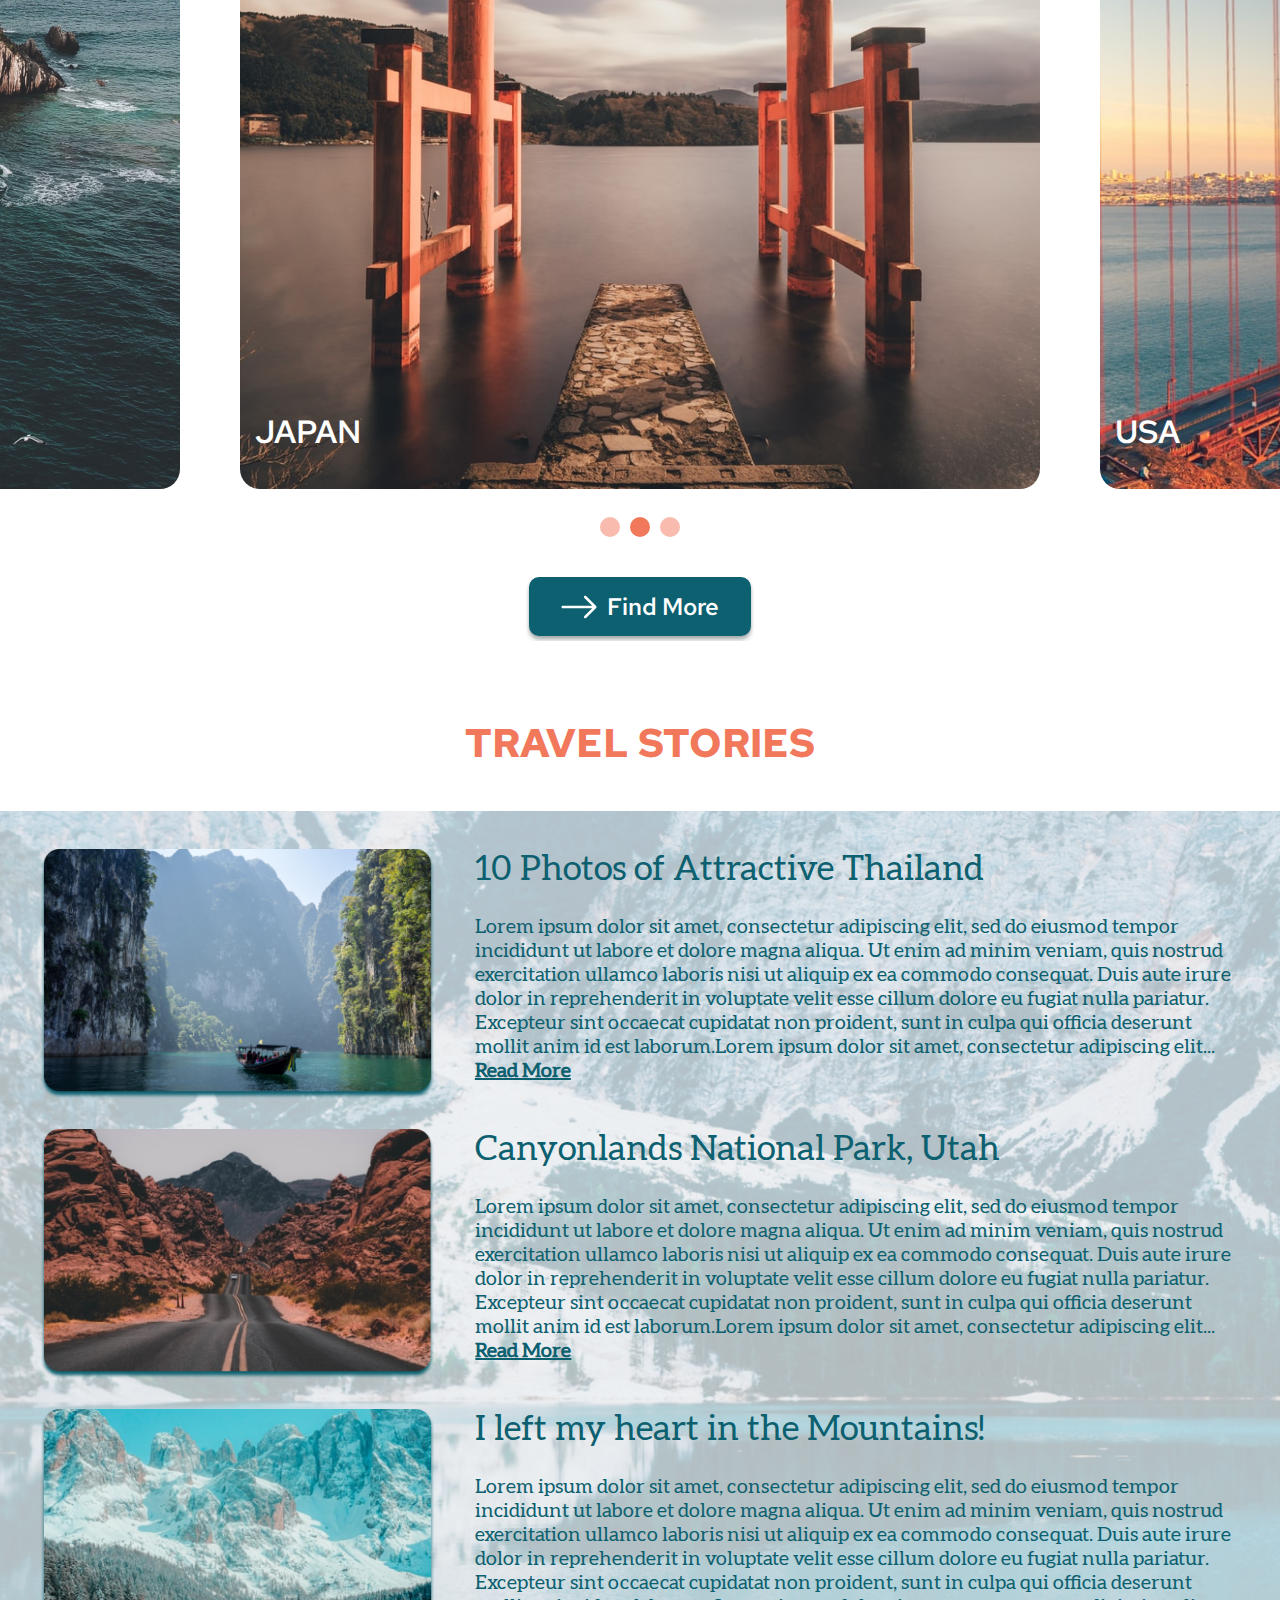
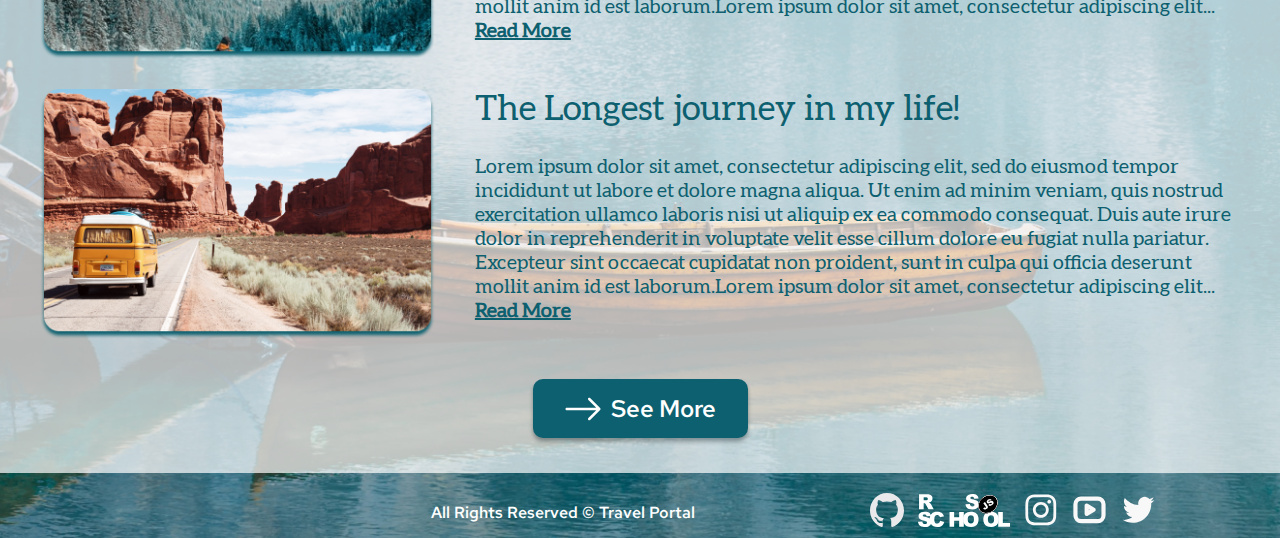
==== commit a35f7e26: "Merge pull request #1 from HKudria/travel-part2" ====
--- a/travel/index.html
+++ b/travel/index.html
@@ -1,19 +1,16 @@
 <!doctype html>
 <html lang="zxx">
 <head>
-    <meta charset="UTF-8"/>
-    <meta http-equiv="X-UA-Compatible" content="IE=edge"/>
-    <meta name="viewport" content="width=device-width, initial-scale=1.0"/>
+    <meta charset="UTF-8" />
+    <meta http-equiv="X-UA-Compatible" content="IE=edge" />
+    <meta name="viewport" content="width=device-width, initial-scale=1.0" />
     <link rel="icon" type="image/x-icon" href="public/img/favicon.ico">
     <link rel="stylesheet" href="./assets/style/style.css">
     <script src="./assets/js/index.js"></script>
-    <script src="./assets/js/carousel.js"></script>
-    <script src="./assets/js/popupMenu.js"></script>
-    <script src="./assets/js/burgerMenu.js"></script>
     <title>Travel Portal</title>
 </head>
 <body>
-<header>
+<header >
     <nav>
         <div class="logo">
             <img src="./public/img/travel.svg" alt="logo">
@@ -28,9 +25,9 @@
             </ul>
         </div>
         <div class="login-button">
-            <button id="popupMenu">Login</button>
-        </div>
-        <div class="responsive-nav">
+            <button>Login</button>
+        </div>
+        <div class="responsive-nav" >
             <img src="./public/img/responsive_nav.svg" alt="logo" id="openBurgerMenu">
         </div>
     </nav>
@@ -38,58 +35,32 @@
         <div class="menu" id="burgerMenu">
             <img src="./public/img/close.svg" alt="closeMenu" class="closeButton" id="closeBurgerMenu">
             <nav class="burgerNavigation">
-                <ul>
-                    <li><a href="#howItWorks">how it works</a></li>
-                    <li><a href="#planYouTrip">plan you trip</a></li>
-                    <li><a href="#destinations">destinations</a></li>
-                    <li><a href="#travelStories">travel stories</a></li>
-                    <li><a href="#accountButton" id="accountButton">account</a></li>
-                    <li><a href="#socMedia">Social media</a></li>
-                </ul>
+            <ul>
+                <li><a href="#howItWorks">how it works</a></li>
+                <li><a href="#planYouTrip">plan you trip</a></li>
+                <li><a href="#destinations">destinations</a></li>
+                <li><a href="#travelStories">travel stories</a></li>
+                <li><a  href="javascript:(e)=>closeMenu(e)">account</a></li>
+                <li><a href="#socMedia">Social media</a></li>
+            </ul>
             </nav>
         </div>
+
     </div>
-    <div class="popup">
-        <div class="popup-frame">
-            <h2>Log in to your account</h2>
-            <button class="facebookButton"><img src="public/img/FacebookLogo.svg" alt="FacebookLogo">Sing In with
-                Facebook
-            </button>
-            <button class="googleButton"><img src="public/img/GoogleLogo.svg" alt="GoogleLogo">Sing In with Google
-            </button>
-            <div class="lineOr">
-                <hr>
-                <span> or </span>
-                <hr>
-            </div>
-            <form class="popupForm">
-                <ul>
-                    <li><label for="formEmail">E-mail</label></li>
-                    <li><input type="text" id="formEmail" autocomplete="username"></li>
-                    <li><label for="formPassword">Password</label></li>
-                    <li><input type="password" id="formPassword" autocomplete="current-password"></li>
-                    <li>
-                        <button type="submit" class="singInButton">Sing In</button>
-                    </li>
-                </ul>
-            </form>
-            <a href="#forgotPassword" id="#forgotPassword">Forgot Your Password?</a>
-            <hr class="betweenLinks">
-            <span>Don't have an account? <a href="#registerButton" id="registerButton">Register</a></span>
-        </div>
-    </div>
+    <script src="./assets/js/burgerMenu.js"></script>
 </header>
 <main>
     <section class="preview" id="howItWorks">
         <div class="preview-content">
             <h1 class="main-text">Explore the beauty of the World</h1>
-            <span class="description-text">Receive personalized recommendations for countries, hotels, activities and more</span>
+            <span class="description-text">Recieve personalized recommendations for countries, hotels, activities and more</span>
             <div class="search-bar">
                 <input placeholder="What would you like to do?">
                 <button>Start Planning</button>
             </div>
         </div>
     </section>
+
     <section class="steps" id="planYouTrip">
         <h2>3 STEPS TO THE PERFECT TRIP</h2>
         <div class="steps-main-block">
@@ -109,31 +80,32 @@
     </section>
     <section class="destination" id="destinations">
         <div class="destination-navigation">
-            <img src="public/img/nav-arrow-left.svg" alt="slideLeft" id="arrow-left">
-            <img src="public/img/nav-arrow-right.svg" alt="slideRight" id="arrow-right">
+            <img src="public/img/nav-arrow-left.svg" alt="slideLeft">
+            <img src="public/img/nav-arrow-right.svg" alt="slideRight">
         </div>
         <h2>POPULAR DESTINATIONS</h2>
-        <div class="destination-frame" id="carousel">
-            <div class="destination-section order1" id="img-left">
+        <div class="destination-frame">
+            <div class="destination-section order1">
                 <span>SPAIN</span>
                 <img src="public/img/island.jpg" alt="SPAIN">
             </div>
             <div class="destination-section order2">
                 <span>japan</span>
-                <img src="public/img/japan.jpg" alt="JAPAN" id="carouselData">
-            </div>
-            <div class="destination-section" id="img-right">
+                <img src="public/img/japan.jpg" alt="JAPAN">
+            </div>
+            <div class="destination-section">
                 <span>USA</span>
                 <img src="public/img/usa.jpg" alt="USA">
             </div>
         </div>
         <div class="destination-nav">
-            <span id="spain"></span>
-            <span class="active" id="japan"></span>
-            <span id="usa"></span>
+            <span id="spain" class="order2"></span>
+           <span class="active order1" id="japan"></span>
+           <span id="usa" class="order2"></span>
         </div>
         <button class="button-arrow"><span><img src="public/img/arrow.svg" alt="arrow">Find More</span></button>
     </section>
+
     <section class="stories" id="travelStories">
         <div class=story-fill>
             <div class="story-block">
@@ -217,14 +189,11 @@
 <footer id="socMedia">
     <span>All Rights Reserved © Travel Portal</span>
     <ul>
-
-        <li><a href="https://github.com/HKudria"><img src="public/img/github-icon.svg" alt="github" class="invert"></a>
+        <li><a href="https://github.com/HKudria"><img src="public/img/github-icon.svg" alt="github" class="invert"></a></li>
+        <li><a href="https://rs.school/js-stage0/"><img src="public/img/rs_school_js.svg" alt="RS School" class="invert"></a></li>
         <li><a href=""><img src="public/img/akar-icons_instagram-fill.svg" alt="instagram"></a></li>
         <li><a href=""><img src="public/img/akar-icons_video.svg" alt="youtube"></a></li>
         <li><a href=""><img src="public/img/akar-icons_twitter-fill.svg" alt="twitter"></a></li>
-        <li><a href="https://rs.school/js-stage0/"><img src="public/img/rs_school_js.svg" alt="RS School"
-                                                        class="invert"></a></li>
-        </li>
     </ul>
 </footer>
 </body>
--- a/travel/assets/style/style.css
+++ b/travel/assets/style/style.css
@@ -13,195 +13,14 @@
     src: url(../../assets/font/Aleo-Regular.ttf) format("truetype");
 }
 
-:root {
-    --carousel-widht: 860px;
-    --tranplatePopup : 30%
-}
-
 html {
     scroll-behavior: smooth;
 }
 
-.show{
-    display: flex !important;
-}
-
-.new-line, .destination-navigation, .burger-menu, .popup{
+
+
+.new-line, .destination-navigation, .burger-menu {
     display: none;
-}
-
-.popup{
-    position: fixed;
-    background: rgba(0, 0, 0, 0.2);
-    z-index: 2;
-    right: 0;
-    top:0;
-    width: 100vw;
-    height: 100vh;
-    justify-content: center;
-}
-
-.popup-frame{
-    padding: 25px 45px;
-    max-width: 650px;
-    width: 100%;
-    height: max-content;
-    display: flex;
-    flex-direction: column;
-    align-items: center;
-    background: linear-gradient(177.09deg, #FFFFFF 6.15%, #0D606F 202.69%);
-    box-shadow: 0 4px 4px rgba(0, 0, 0, 0.25);
-    border-radius: 16px;
-    box-sizing: border-box;
-    transform: translateY(-105%);
-    transition: 1s;
-
-
-}
-
-.callPopup{
-    transform: translateY(var(--tranplatePopup));
-    transition-property: all;
-}
-
-.popup-frame h2{
-    font-family: 'Aleo-normal', sans-serif;
-    font-style: normal;
-    font-weight: 700;
-    font-size: 32px;
-    line-height: 38px;
-    color: #0D606F;
-    margin: 0 0 30px;
-}
-
-.popup-frame button{
-    display: flex;
-    justify-content: center;
-    align-items: center;
-    width: 100%;
-    min-height: 56px;
-    margin-bottom: 20px;
-    box-shadow: 0 0 3px rgba(13, 96, 111, 0.08), 0 2px 3px rgba(13, 96, 111, 0.16);
-    border-radius: 10px;
-    font-size: 20px;
-    line-height: 26px;
-    font-family: 'Red Hat Text',sans-serif;
-    font-style: normal;
-    font-weight: 400;
-}
-
-.popup-frame button img {
-    margin-right: 15px;
-}
-
-.facebookButton{
-    background: #1877F2;
-    color: #FFFFFF;
-}
-
-.facebookButton:hover{
-    background: #1877F2;
-    opacity: 80%;
-}
-
-.googleButton{
-    background: #FFFFFF;
-    color: #0D606F;
-}
-
-.googleButton:hover{
-    background: #FFFFFF;
-    opacity: 80%;
-}
-
-.lineOr{
-    display: flex;
-    width: 100%;
-}
-
-.lineOr hr{
-    border: 1px solid rgba(13, 96, 111, 0.5);
-    width: 100%;
-    height: 0;
-}
-
-.lineOr span{
-    padding: 0 9px;
-    font-family: 'Aleo-normal',sans-serif;
-    font-style: normal;
-    font-weight: 700;
-    font-size: 20px;
-    line-height: 24px;
-     color: rgba(13, 96, 111, 0.5);
-}
-
-.popupForm{
-    width: 100%;
-}
-
-.popupForm label{
-    font-family: 'Aleo-normal', sans-serif;
-    font-style: normal;
-    font-weight: 400;
-    font-size: 16px;
-    line-height: 19px;
-    color: #0D606F;
-    margin-bottom: 5px;
-}
-
-.popupForm input{
-    background: #FFFFFF;
-    box-shadow: inset 0 0 3px rgba(13, 96, 111, 0.08), inset 0 2px 3px rgba(13, 96, 111, 0.16);
-    border-radius: 10px;
-    min-height: 54px;
-    margin-bottom: 20px;
-    width: 100%;
-    border:0;
-    outline:0;
-    padding-left: 15px;
-}
-
-.popupForm ul{
-    padding: 0;
-    margin: 10px 0 0;
-}
-
-.popup-frame li{
-    display: flex;
-    align-items: flex-start;
-}
-
-.popup-frame a{
-    font-family: 'Aleo-normal', sans-serif;
-    font-style: normal;
-    font-weight: 700;
-    font-size: 15px;
-    line-height: 18px;
-    text-decoration-line: underline;
-    color: #0D606F;
-    text-shadow: 0 2px 3px rgba(255, 255, 255, 0.16);
-}
-
-.popup-frame span{
-    font-family: 'Aleo-normal', sans-serif;
-    font-style: normal;
-    font-weight: 700;
-    font-size: 15px;
-    line-height: 18px;
-    color: rgba(13, 96, 111, 0.5);
-    text-shadow: 0 2px 3px rgba(255, 255, 255, 0.16);
-}
-
-
-.betweenLinks{
-    width: 100%;
-    height: 0;
-    margin: 26px 0 20px;
-    border: 1px solid rgba(13, 96, 111, 0.5);
-    transform: rotate(0.1deg);
-}
-.singInButton{
-    margin: 5px 0 10px;
 }
 
 body {
@@ -232,6 +51,7 @@
 main{
     background: #fff;
 }
+
 
 .responsive-nav {
     display: none;
@@ -604,29 +424,6 @@
     filter: invert(1);
 }
 
-@keyframes move-right {
-    from {transform: translateX(0)}
-    to {transform: translateX(calc(var(--carousel-widht)*-1))}
-}
-
-.transition-right {
-    animation-name: move-right;
-    animation-duration: 2s;
-
-}
-
-@keyframes move-left {
-    from {transform: translateX(0)}
-    to {transform: translateX(var(--carousel-widht))}
-}
-
-
-.transition-left {
-    animation-name: move-left;
-    animation-duration: 2s;
-
-}
-
 @media (max-width: 1025px) {
 
     .logo {
@@ -738,147 +535,116 @@
         font-size: 12px;
     }
 
-    .popup-frame{
-        margin: 25px;
-    }
-
-    .popup-frame h2{
-        font-size: 20px;
-        line-height: 24px;
-        margin: 0 0 10px;
-}
-
-    .popup-frame button{
-        font-size: 14px;
-        line-height: 16px;
-        min-height: 40px;
+}
+
+@media (max-width: 390px) {
+
+    body {
+        border-radius: 15px;
+    }
+
+    .burger-menu{
+        display: none;
+        position: fixed;
+        background: rgba(0, 0, 0, 0.2);
+        z-index: 2;
+        right: 0;
+        top:0;
+        width: 100vw;
+        height: 100vh;
+    }
+
+    .burgerNavigation{
+        position: absolute;
+        top:0;
+        text-decoration: none;
+        color: #fff;
+    }
+
+    .burgerNavigation ul{
+        list-style-type: none;
+        padding: 0;
+        margin: 0 0 0 27px;
+    }
+
+    .burgerNavigation li{
+        text-align: right;
         margin-bottom: 10px;
-}
-
-    .popupForm label {
-        font-size: 12px;
-        line-height: 14px;
-        margin-bottom: 2px;
-    }
-
-    .popupForm input {
-        min-height: 35px;
-        margin-bottom: 10px;
-    }
-
-    .popup-frame a {
-        font-size: 12px;
-        line-height: 14px;
-    }
-
-    .popup-frame span {
-        font-size: 12px;
-        line-height: 14px;
-    }
-
-    .betweenLinks{
-        margin: 5px 0 5px;
-    }
-}
-
-@media (max-width: 390px) {
-
-.burger-menu{
-display: none;
-position: fixed;
-background: rgba(0, 0, 0, 0.2);
-z-index: 2;
-right: 0;
-top:0;
-width: 100vw;
-height: 100vh;
-}
-
-.burgerNavigation{
-position: absolute;
-top:0;
-text-decoration: none;
-color: #fff;
-}
-
-.burgerNavigation ul{
-list-style-type: none;
-padding: 0;
-margin: 0 0 0 27px;
-}
-
-.burgerNavigation li{
-text-align: right;
-margin-bottom: 10px;
-}
-
-.burgerNavigation li a{
-text-align: right;
-text-decoration: none;
-font-family: 'Red Hat Text', sans-serif;
-font-style: normal;
-font-weight: 500;
-font-size: 16px;
-line-height: 21px;
-text-transform: capitalize;
-color: #FFFFFF;
-padding: 0;
-}
-
-.menu{
-width: 165px;
-height: 250px;
-background: #F2785C;
-box-shadow: 0 4px 3px rgba(13, 96, 111, 0.25);
-border-radius: 10px;
-transition: 1s;
-transform: translateX(100%);
-position: fixed;
-right: 0;
-}
-
-.menu.open{
-transform: translateX(0%);
-transition-property: transform;
-}
-
-.closeButton{
-width: 15px;
-height: 15px;
-padding: 8px 8px;
-margin: 8px;
-}
-
-h1, .description-text, nav span, .navigation-link, .login-button, footer span {
-display: none !important;
-}
-
-nav {
-background: none;
-box-shadow: none;
-justify-content: space-between;
-padding: 0 17px;
-height: auto;
-margin-top: 44px;
-}
-
-.preview {
-height: 251px;
-background: url("../../public/img/header-small.jpg");
-top: -76px;
-}
-
-.preview-content {
-width: 100%;
-padding: 0 15px;
-background: linear-gradient(180deg, #0D606F 0%, rgba(13, 96, 111, 0) 25.1%);
-}
-
-.search-bar {
-margin-top: 144px;
-justify-content: space-between;
-align-items: center;
-}
+    }
+
+    .burgerNavigation li a{
+        text-align: right;
+        text-decoration: none;
+        font-family: 'Red Hat Text', sans-serif;
+        font-style: normal;
+        font-weight: 500;
+        font-size: 16px;
+        line-height: 21px;
+        text-transform: capitalize;
+        color: #FFFFFF;
+        padding: 0;
+    }
+
+    .menu{
+        width: 165px;
+        height: 250px;
+        background: #F2785C;
+        box-shadow: 0 4px 3px rgba(13, 96, 111, 0.25);
+        border-radius: 10px;
+        transition: 1s;
+        transform: translateX(100%);
+        position: fixed;
+        right: 0;
+    }
+
+    .menu.open{
+        transform: translateX(0%);
+        transition-property: transform;
+    }
+
+    .closeButton{
+        width: 15px;
+        height: 15px;
+        padding: 8px 8px;
+        margin: 8px;
+    }
+
+    .burger-menu.show{
+        display: flex;
+    }
+
+    h1, .description-text, nav span, .navigation-link, .login-button, footer span {
+        display: none !important;
+    }
+
+    nav {
+        background: none;
+        box-shadow: none;
+        justify-content: space-between;
+        padding: 0 17px;
+        height: auto;
+        margin-top: 44px;
+    }
+
+    .preview {
+        height: 251px;
+        background: url("../../public/img/header-small.jpg");
+        top: -76px;
+        border-radius: 30px 30px 0 0;
+    }
+
+    .preview-content {
+        width: 100%;
+        padding: 0 15px;
+        background: linear-gradient(180deg, #0D606F 0%, rgba(13, 96, 111, 0) 25.1%);
+        border-radius: 30px 30px 0 0;
+    }
+
+    .search-bar {
+        margin-top: 144px;
+        justify-content: space-between;
+        align-items: center;
+    }
 
     .search-bar input {
         width: auto;
@@ -887,213 +653,214 @@
         font-size: 14px;
     }
 
-.search-bar button {
-font-size: 11px;
-margin: 9px;
-padding: 8px 9px;
-height: auto;
-line-height: 14px;
-}
-
-.steps {
-margin: -65px 0;
-}
-
-h2 {
-font-size: 14px;
-line-height: 18px;
-height: auto;
-}
-
-.steps-frame-center {
-margin: 0;
-justify-content: center;
-align-content: baseline;
-}
-
-.icon-frame img {
-width: 35px;
-height: 35px;
-}
-
-.icon-frame {
-margin: 0 0 17px;
-width: 70px;
-height: 70px;
-
-}
-
-.steps-frame {
-font-size: 10px;
-display: flex;
-flex-wrap: wrap;
-margin: 0;
-width: calc(100% / 3);
-overflow: hidden;
-line-height: 15px;
-}
-
-.steps-main-block {
-margin: 20px 14px;
-overflow: hidden;
-}
-
-.left {
-justify-content: flex-start;
-text-align: left;
-
-}
-
-.right {
-justify-content: flex-end;
-text-align: right;
-}
-
-.responsive-nav {
-display: block;
-width: 35px;
-height: 32px;
-}
-
-.new-line {
-display: revert;
-}
-
-.destination {
-margin-top: 45px;
-}
-
-.destination-frame {
-margin-top: 20px;
-}
-
-.destination-frame img {
-margin: 0 15px;
-height: 210px;
-}
-
-.button-arrow {
-padding: 8px 12px;
-height: auto;
-margin-top: 22px;
-}
-
-.button-arrow span {
-font-size: 11px;
-line-height: 15px;
-}
-
-.button-arrow span img {
-margin: auto;
-padding-right: 10px;
-width: 10px;
-height: 10px;
-object-fit: contain;
-}
-
-.destination-navigation {
-display: flex;
-justify-content: space-between;
-padding: 0 30px;
-position: relative;
-top: 168px;
-z-index: 1;
-}
-
-.destination-nav {
-margin-top: -23px;
-z-index: 1;
-position: relative;
-}
-
-.destination-nav span {
-height: 8px;
-width: 8px;
-margin: 0 3px;
-}
-
-.stories {
-background: url(../../public/img/footer-small.jpg) no-repeat no-repeat center;
-background-size: cover;
-margin-top: 43px;
-padding-bottom: 65px;
-}
-
-.story-fill {
-top: 0;
-}
-
-.story-block {
-top: -30px;
-}
-
-.story-block button {
-margin-top: 0;
-margin-bottom: -20px
-}
-
-.story-block-section {
-margin-top: 15px;
-}
-
-.story-block-section section {
-padding: 0 15px;
-}
-
-.story-block-section img {
-
-height: 134px;
-width: 156px;
-margin-right: 10px;
-object-fit: cover;
-filter: drop-shadow(0px 4px 4px #0D606F);
-border-radius: 16px;
-}
-
-.story-block-section a {
-font-size: 9px;
-line-height: 11px;
-position: relative;
-top: -7px;
-}
-
-.story-block-section section p {
-font-size: 9px;
-line-height: 11px;
-height: 88px;
-overflow: hidden;
-margin: 10px 0 0;
-}
-
-h3 {
-font-size: 11px;
-line-height: 13px;
-font-weight: 700;
-padding-top: 4px;
-}
-
-.story-block-section section {
-margin: 6px 0;
-}
-
-footer {
-bottom: 9px;
-}
-
-footer ul {
-padding: 0;
-}
-.order1{
-order: 1;
-}
-.order2{
-order: 2;
-}
+    .search-bar button {
+        font-size: 11px;
+        margin: 9px;
+        padding: 8px 9px;
+        height: auto;
+        line-height: 14px;
+    }
+
+    .steps {
+        margin: -65px 0;
+    }
+
+    h2 {
+        font-size: 14px;
+        line-height: 18px;
+        height: auto;
+    }
+
+    .steps-frame-center {
+        margin: 0;
+        justify-content: center;
+        align-content: baseline;
+    }
+
+    .icon-frame img {
+        width: 35px;
+        height: 35px;
+    }
+
+    .icon-frame {
+        margin: 0 0 17px;
+        width: 70px;
+        height: 70px;
+
+    }
+
+    .steps-frame {
+        font-size: 10px;
+        display: flex;
+        flex-wrap: wrap;
+        margin: 0;
+        width: calc(100% / 3);
+        overflow: hidden;
+        line-height: 15px;
+    }
+
+    .steps-main-block {
+        margin: 20px 14px;
+        overflow: hidden;
+    }
+
+    .left {
+        justify-content: flex-start;
+        text-align: left;
+
+    }
+
+    .right {
+        justify-content: flex-end;
+        text-align: right;
+    }
+
+    .responsive-nav {
+        display: block;
+        width: 35px;
+        height: 32px;
+    }
+
+    .new-line {
+        display: revert;
+    }
+
+    .destination {
+        margin-top: 45px;
+    }
+
+    .destination-frame {
+        margin-top: 20px;
+    }
+
+    .destination-frame img {
+        margin: 0 15px;
+        height: 210px;
+    }
+
+    .button-arrow {
+        padding: 8px 12px;
+        height: auto;
+        margin-top: 22px;
+    }
+
+    .button-arrow span {
+        font-size: 11px;
+        line-height: 15px;
+    }
+
+    .button-arrow span img {
+        margin: auto;
+        padding-right: 10px;
+        width: 10px;
+        height: 10px;
+        object-fit: contain;
+    }
+
+    .destination-navigation {
+        display: flex;
+        justify-content: space-between;
+        padding: 0 30px;
+        position: relative;
+        top: 168px;
+        z-index: 1;
+    }
+
+    .destination-nav {
+        margin-top: -23px;
+        z-index: 1;
+        position: relative;
+    }
+
+    .destination-nav span {
+        height: 8px;
+        width: 8px;
+        margin: 0 3px;
+    }
+
+    .stories {
+        background: url(../../public/img/footer-small.jpg) no-repeat no-repeat center;
+        background-size: cover;
+        margin-top: 43px;
+        padding-bottom: 65px;
+        border-radius: 0 0 30px 30px;
+    }
+
+    .story-fill {
+        top: 0;
+    }
+
+    .story-block {
+        top: -30px;
+    }
+
+    .story-block button {
+        margin-top: 0;
+        margin-bottom: -20px
+    }
+
+    .story-block-section {
+        margin-top: 15px;
+    }
+
+    .story-block-section section {
+        padding: 0 15px;
+    }
+
+    .story-block-section img {
+
+        height: 134px;
+        width: 156px;
+        margin-right: 10px;
+        object-fit: cover;
+        filter: drop-shadow(0px 4px 4px #0D606F);
+        border-radius: 16px;
+    }
+
+    .story-block-section a {
+        font-size: 9px;
+        line-height: 11px;
+        position: relative;
+        top: -7px;
+    }
+
+    .story-block-section section p {
+        font-size: 9px;
+        line-height: 11px;
+        height: 88px;
+        overflow: hidden;
+        margin: 10px 0 0;
+    }
+
+    h3 {
+        font-size: 11px;
+        line-height: 13px;
+        font-weight: 700;
+        padding-top: 4px;
+    }
+
+    .story-block-section section {
+        margin: 6px 0;
+    }
+
+    footer {
+        bottom: 9px;
+    }
+
+    footer ul {
+        padding: 0;
+    }
+    .order1{
+        order: 1;
+    }
+    .order2{
+        order: 2;
+    }
 }
 
 @media (max-width: 300px) {
-footer li img {
-width: 40px;
-height: 30px;
-}
-}
+    footer li img {
+        width: 40px;
+        height: 30px;
+    }
+}
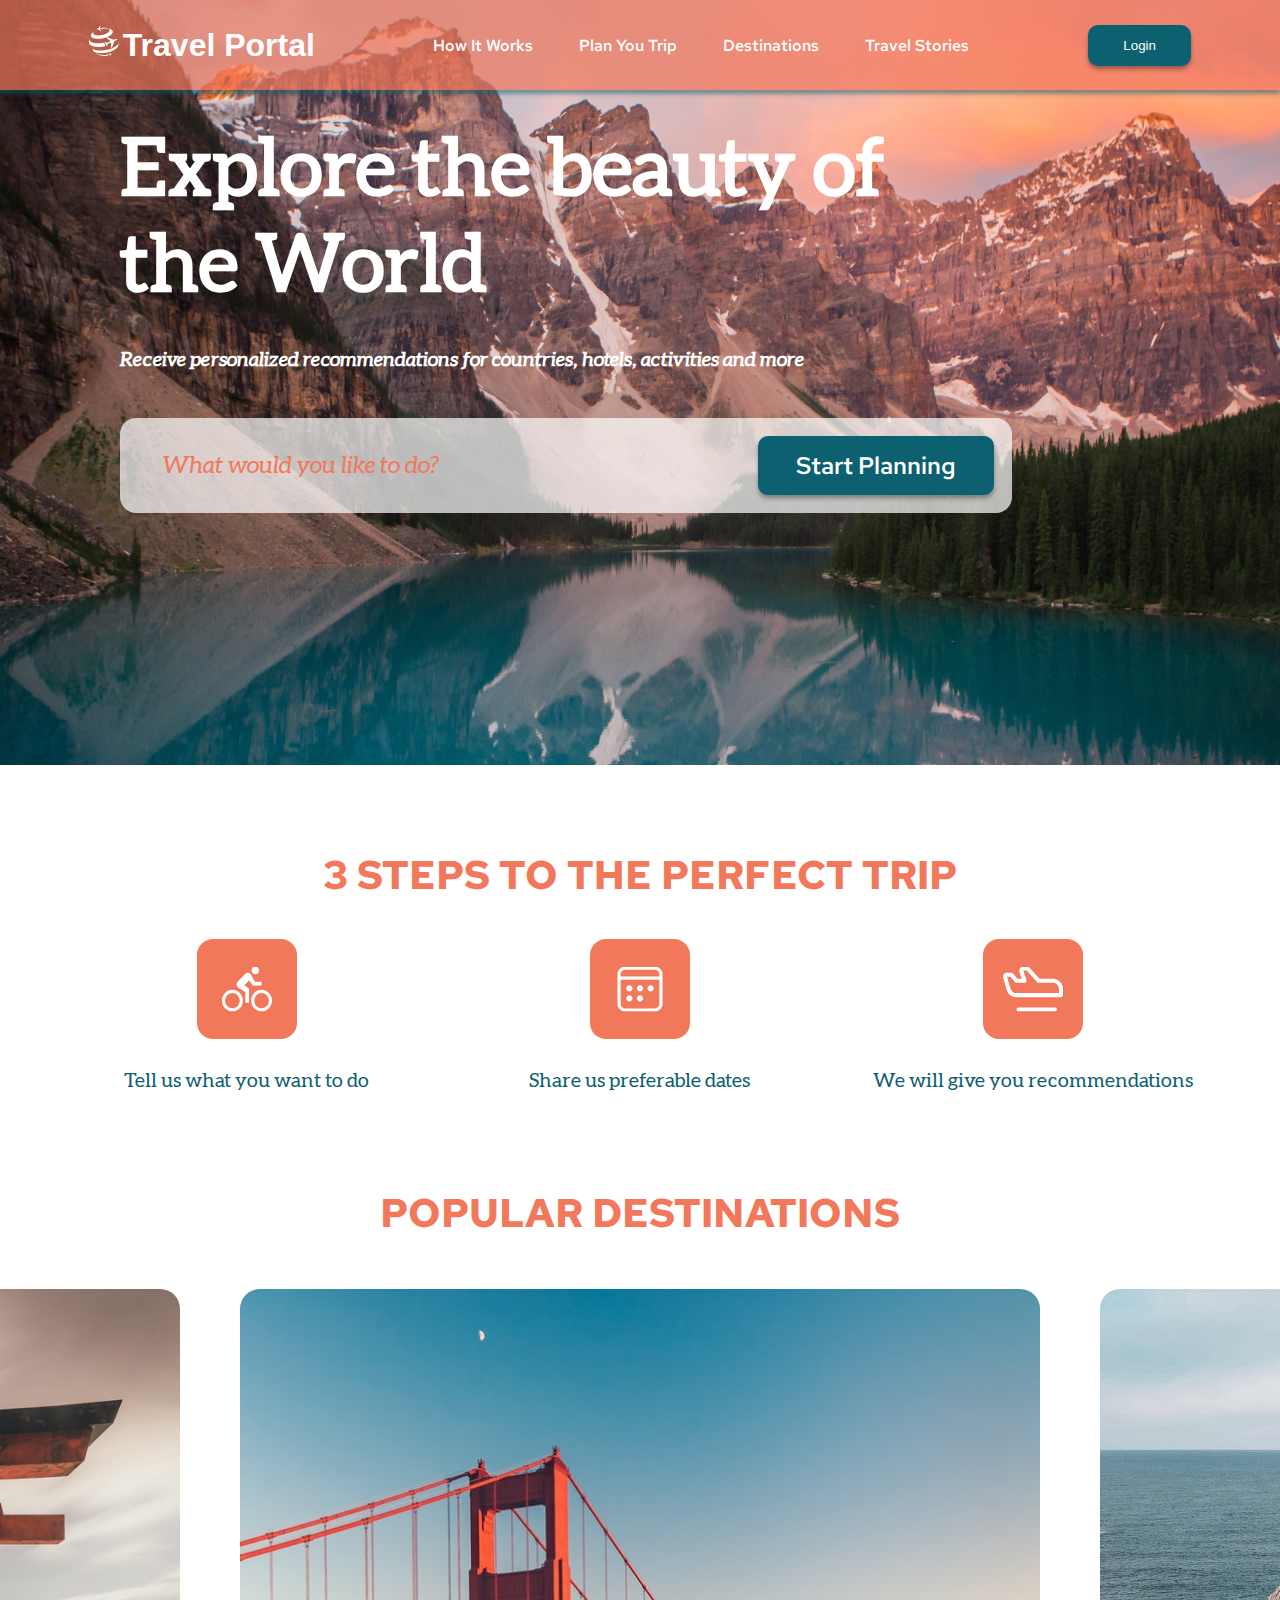
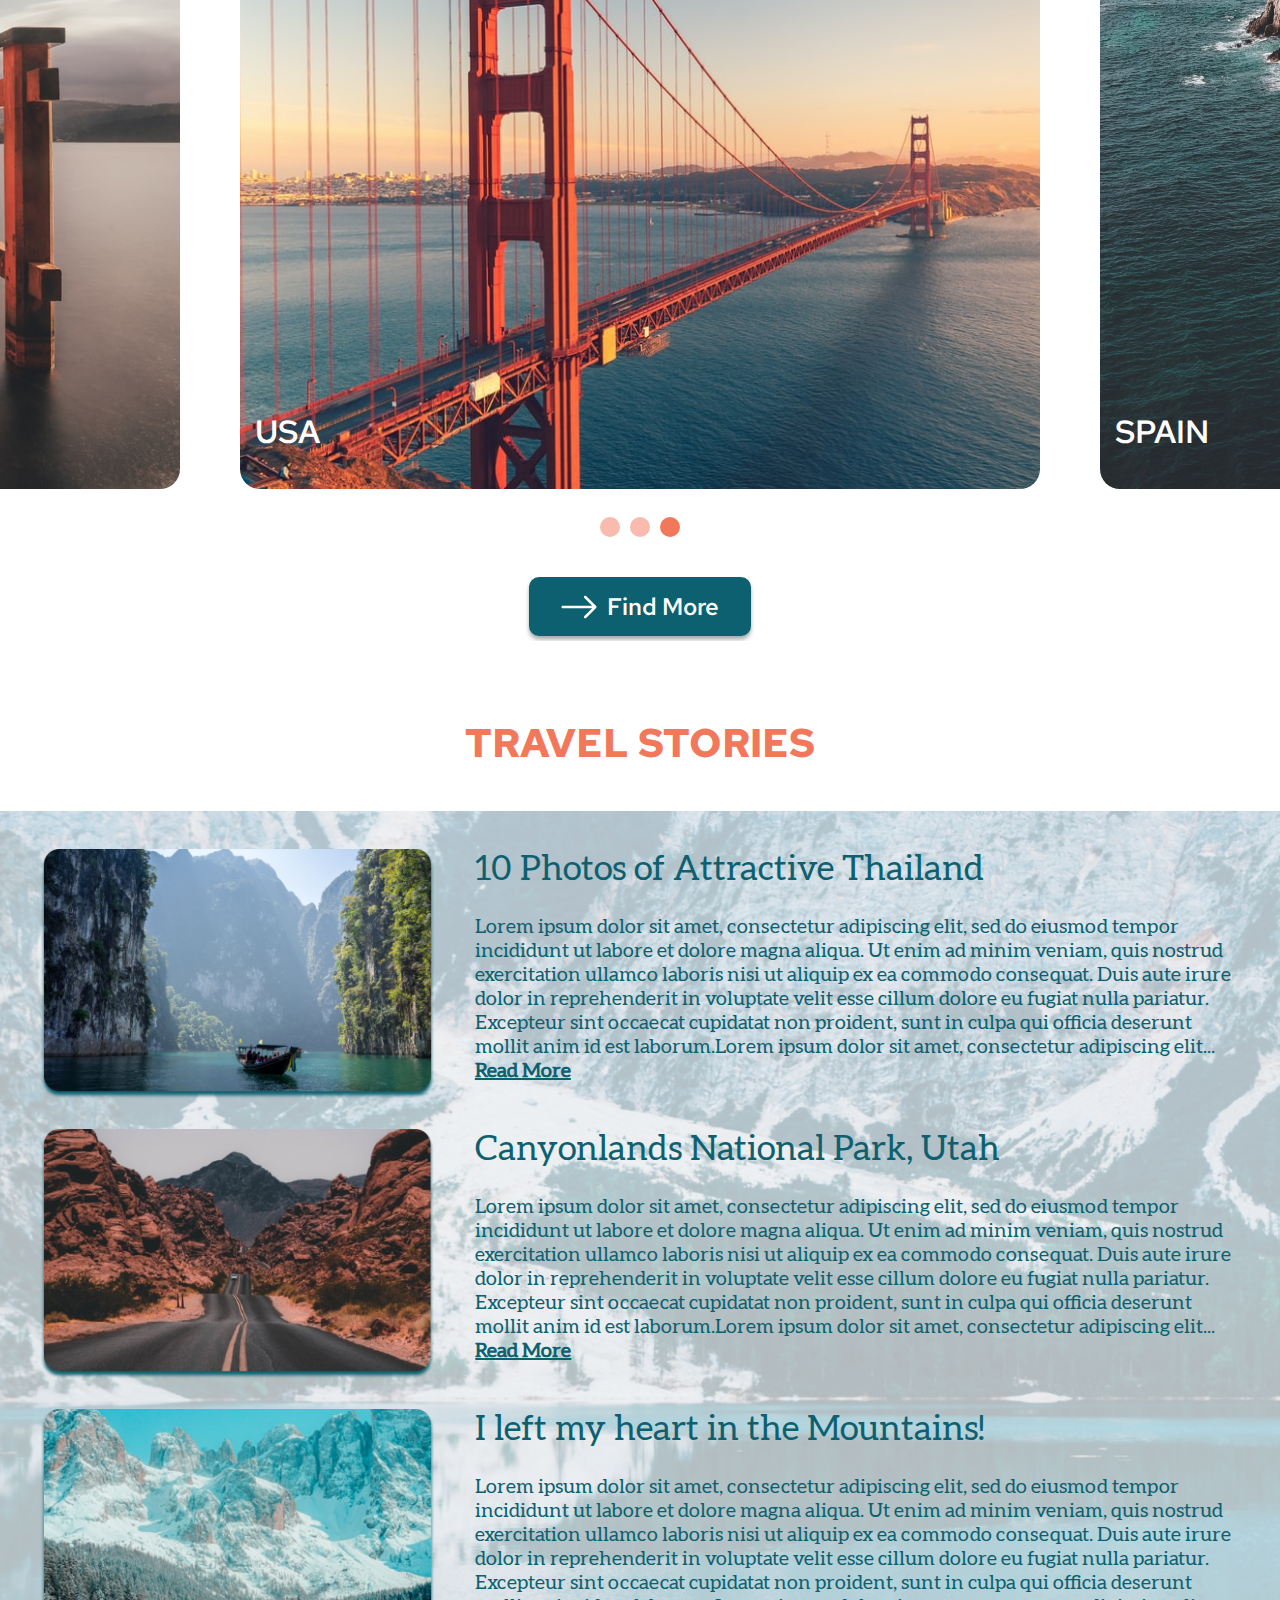
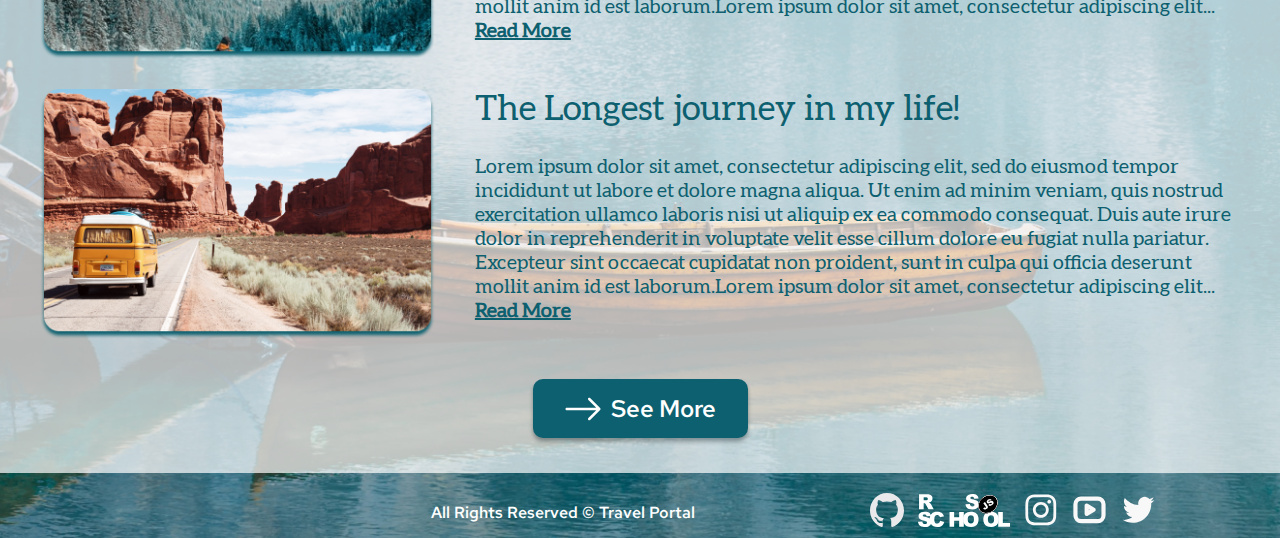
==== commit 71f17f49: "Merge pull request #2 from HKudria/travel" ====
--- a/travel/index.html
+++ b/travel/index.html
@@ -1,16 +1,19 @@
 <!doctype html>
 <html lang="zxx">
 <head>
-    <meta charset="UTF-8" />
-    <meta http-equiv="X-UA-Compatible" content="IE=edge" />
-    <meta name="viewport" content="width=device-width, initial-scale=1.0" />
+    <meta charset="UTF-8"/>
+    <meta http-equiv="X-UA-Compatible" content="IE=edge"/>
+    <meta name="viewport" content="width=device-width, initial-scale=1.0"/>
     <link rel="icon" type="image/x-icon" href="public/img/favicon.ico">
     <link rel="stylesheet" href="./assets/style/style.css">
     <script src="./assets/js/index.js"></script>
+    <script src="./assets/js/carousel.js"></script>
+    <script src="./assets/js/popupMenu.js"></script>
+    <script src="./assets/js/burgerMenu.js"></script>
     <title>Travel Portal</title>
 </head>
 <body>
-<header >
+<header>
     <nav>
         <div class="logo">
             <img src="./public/img/travel.svg" alt="logo">
@@ -25,9 +28,9 @@
             </ul>
         </div>
         <div class="login-button">
-            <button>Login</button>
-        </div>
-        <div class="responsive-nav" >
+            <button id="popupMenu">Login</button>
+        </div>
+        <div class="responsive-nav">
             <img src="./public/img/responsive_nav.svg" alt="logo" id="openBurgerMenu">
         </div>
     </nav>
@@ -35,32 +38,58 @@
         <div class="menu" id="burgerMenu">
             <img src="./public/img/close.svg" alt="closeMenu" class="closeButton" id="closeBurgerMenu">
             <nav class="burgerNavigation">
-            <ul>
-                <li><a href="#howItWorks">how it works</a></li>
-                <li><a href="#planYouTrip">plan you trip</a></li>
-                <li><a href="#destinations">destinations</a></li>
-                <li><a href="#travelStories">travel stories</a></li>
-                <li><a  href="javascript:(e)=>closeMenu(e)">account</a></li>
-                <li><a href="#socMedia">Social media</a></li>
-            </ul>
+                <ul>
+                    <li><a href="#howItWorks">how it works</a></li>
+                    <li><a href="#planYouTrip">plan you trip</a></li>
+                    <li><a href="#destinations">destinations</a></li>
+                    <li><a href="#travelStories">travel stories</a></li>
+                    <li><a href="#accountButton" id="accountButton">account</a></li>
+                    <li><a href="#socMedia">Social media</a></li>
+                </ul>
             </nav>
         </div>
-
     </div>
-    <script src="./assets/js/burgerMenu.js"></script>
+    <div class="popup">
+        <div class="popup-frame">
+            <h2>Log in to your account</h2>
+            <button class="facebookButton"><img src="public/img/FacebookLogo.svg" alt="FacebookLogo">Sing In with
+                Facebook
+            </button>
+            <button class="googleButton"><img src="public/img/GoogleLogo.svg" alt="GoogleLogo">Sing In with Google
+            </button>
+            <div class="lineOr">
+                <hr>
+                <span> or </span>
+                <hr>
+            </div>
+            <form class="popupForm">
+                <ul>
+                    <li><label for="formEmail">E-mail</label></li>
+                    <li><input type="text" id="formEmail" autocomplete="username"></li>
+                    <li><label for="formPassword">Password</label></li>
+                    <li><input type="password" id="formPassword" autocomplete="current-password"></li>
+                    <li>
+                        <button type="submit" class="singInButton">Sing In</button>
+                    </li>
+                </ul>
+            </form>
+            <a href="">Forgot Your Password?</a>
+            <hr class="betweenLinks">
+            <span>Don't have an account? <a href="#registerButton" id="registerButton">Register</a></span>
+        </div>
+    </div>
 </header>
 <main>
     <section class="preview" id="howItWorks">
         <div class="preview-content">
             <h1 class="main-text">Explore the beauty of the World</h1>
-            <span class="description-text">Recieve personalized recommendations for countries, hotels, activities and more</span>
+            <span class="description-text">Receive personalized recommendations for countries, hotels, activities and more</span>
             <div class="search-bar">
                 <input placeholder="What would you like to do?">
                 <button>Start Planning</button>
             </div>
         </div>
     </section>
-
     <section class="steps" id="planYouTrip">
         <h2>3 STEPS TO THE PERFECT TRIP</h2>
         <div class="steps-main-block">
@@ -80,32 +109,31 @@
     </section>
     <section class="destination" id="destinations">
         <div class="destination-navigation">
-            <img src="public/img/nav-arrow-left.svg" alt="slideLeft">
-            <img src="public/img/nav-arrow-right.svg" alt="slideRight">
+            <img src="public/img/nav-arrow-left.svg" alt="slideLeft" id="arrow-left">
+            <img src="public/img/nav-arrow-right.svg" alt="slideRight" id="arrow-right">
         </div>
         <h2>POPULAR DESTINATIONS</h2>
-        <div class="destination-frame">
-            <div class="destination-section order1">
+        <div class="destination-frame" id="carousel">
+            <div class="destination-section order1" id="img-left">
                 <span>SPAIN</span>
                 <img src="public/img/island.jpg" alt="SPAIN">
             </div>
             <div class="destination-section order2">
                 <span>japan</span>
-                <img src="public/img/japan.jpg" alt="JAPAN">
-            </div>
-            <div class="destination-section">
+                <img src="public/img/japan.jpg" alt="JAPAN" id="carouselData">
+            </div>
+            <div class="destination-section" id="img-right">
                 <span>USA</span>
                 <img src="public/img/usa.jpg" alt="USA">
             </div>
         </div>
         <div class="destination-nav">
-            <span id="spain" class="order2"></span>
-           <span class="active order1" id="japan"></span>
-           <span id="usa" class="order2"></span>
+            <span id="spain"></span>
+            <span class="active" id="japan"></span>
+            <span id="usa"></span>
         </div>
         <button class="button-arrow"><span><img src="public/img/arrow.svg" alt="arrow">Find More</span></button>
     </section>
-
     <section class="stories" id="travelStories">
         <div class=story-fill>
             <div class="story-block">
@@ -189,8 +217,10 @@
 <footer id="socMedia">
     <span>All Rights Reserved © Travel Portal</span>
     <ul>
-        <li><a href="https://github.com/HKudria"><img src="public/img/github-icon.svg" alt="github" class="invert"></a></li>
-        <li><a href="https://rs.school/js-stage0/"><img src="public/img/rs_school_js.svg" alt="RS School" class="invert"></a></li>
+        <li><a href="https://github.com/HKudria"><img src="public/img/github-icon.svg" alt="github" class="invert"></a>
+        </li>
+        <li><a href="https://rs.school/js-stage0/"><img src="public/img/rs_school_js.svg" alt="RS School"
+                                                        class="invert"></a></li>
         <li><a href=""><img src="public/img/akar-icons_instagram-fill.svg" alt="instagram"></a></li>
         <li><a href=""><img src="public/img/akar-icons_video.svg" alt="youtube"></a></li>
         <li><a href=""><img src="public/img/akar-icons_twitter-fill.svg" alt="twitter"></a></li>
--- a/travel/assets/style/style.css
+++ b/travel/assets/style/style.css
@@ -13,14 +13,195 @@
     src: url(../../assets/font/Aleo-Regular.ttf) format("truetype");
 }
 
+:root {
+    --carousel-widht: 860px;
+    --tranplatePopup : 30%
+}
+
 html {
     scroll-behavior: smooth;
 }
 
-
-
-.new-line, .destination-navigation, .burger-menu {
+.show{
+    display: flex !important;
+}
+
+.new-line, .destination-navigation, .burger-menu, .popup{
     display: none;
+}
+
+.popup{
+    position: fixed;
+    background: rgba(0, 0, 0, 0.2);
+    z-index: 2;
+    right: 0;
+    top:0;
+    width: 100vw;
+    height: 100vh;
+    justify-content: center;
+}
+
+.popup-frame{
+    padding: 25px 45px;
+    max-width: 650px;
+    width: 100%;
+    height: max-content;
+    display: flex;
+    flex-direction: column;
+    align-items: center;
+    background: linear-gradient(177.09deg, #FFFFFF 6.15%, #0D606F 202.69%);
+    box-shadow: 0 4px 4px rgba(0, 0, 0, 0.25);
+    border-radius: 16px;
+    box-sizing: border-box;
+    transform: translateY(-105%);
+    transition: 1s;
+
+
+}
+
+.callPopup{
+    transform: translateY(var(--tranplatePopup));
+    transition-property: all;
+}
+
+.popup-frame h2{
+    font-family: 'Aleo-normal', sans-serif;
+    font-style: normal;
+    font-weight: 700;
+    font-size: 32px;
+    line-height: 38px;
+    color: #0D606F;
+    margin: 0 0 30px;
+}
+
+.popup-frame button{
+    display: flex;
+    justify-content: center;
+    align-items: center;
+    width: 100%;
+    min-height: 56px;
+    margin-bottom: 20px;
+    box-shadow: 0 0 3px rgba(13, 96, 111, 0.08), 0 2px 3px rgba(13, 96, 111, 0.16);
+    border-radius: 10px;
+    font-size: 20px;
+    line-height: 26px;
+    font-family: 'Red Hat Text',sans-serif;
+    font-style: normal;
+    font-weight: 400;
+}
+
+.popup-frame button img {
+    margin-right: 15px;
+}
+
+.facebookButton{
+    background: #1877F2;
+    color: #FFFFFF;
+}
+
+.facebookButton:hover{
+    background: #1877F2;
+    opacity: 80%;
+}
+
+.googleButton{
+    background: #FFFFFF;
+    color: #0D606F;
+}
+
+.googleButton:hover{
+    background: #FFFFFF;
+    opacity: 80%;
+}
+
+.lineOr{
+    display: flex;
+    width: 100%;
+}
+
+.lineOr hr{
+    border: 1px solid rgba(13, 96, 111, 0.5);
+    width: 100%;
+    height: 0;
+}
+
+.lineOr span{
+    padding: 0 9px;
+    font-family: 'Aleo-normal',sans-serif;
+    font-style: normal;
+    font-weight: 700;
+    font-size: 20px;
+    line-height: 24px;
+     color: rgba(13, 96, 111, 0.5);
+}
+
+.popupForm{
+    width: 100%;
+}
+
+.popupForm label{
+    font-family: 'Aleo-normal', sans-serif;
+    font-style: normal;
+    font-weight: 400;
+    font-size: 16px;
+    line-height: 19px;
+    color: #0D606F;
+    margin-bottom: 5px;
+}
+
+.popupForm input{
+    background: #FFFFFF;
+    box-shadow: inset 0 0 3px rgba(13, 96, 111, 0.08), inset 0 2px 3px rgba(13, 96, 111, 0.16);
+    border-radius: 10px;
+    min-height: 54px;
+    margin-bottom: 20px;
+    width: 100%;
+    border:0;
+    outline:0;
+    padding-left: 15px;
+}
+
+.popupForm ul{
+    padding: 0;
+    margin: 10px 0 0;
+}
+
+.popup-frame li{
+    display: flex;
+    align-items: flex-start;
+}
+
+.popup-frame a{
+    font-family: 'Aleo-normal', sans-serif;
+    font-style: normal;
+    font-weight: 700;
+    font-size: 15px;
+    line-height: 18px;
+    text-decoration-line: underline;
+    color: #0D606F;
+    text-shadow: 0 2px 3px rgba(255, 255, 255, 0.16);
+}
+
+.popup-frame span{
+    font-family: 'Aleo-normal', sans-serif;
+    font-style: normal;
+    font-weight: 700;
+    font-size: 15px;
+    line-height: 18px;
+    color: rgba(13, 96, 111, 0.5);
+    text-shadow: 0 2px 3px rgba(255, 255, 255, 0.16);
+}
+
+
+.betweenLinks{
+    width: 100%;
+    height: 0;
+    margin: 26px 0 20px;
+    border: 1px solid rgba(13, 96, 111, 0.5);
+    transform: rotate(0.1deg);
+}
+.singInButton{
+    margin: 5px 0 10px;
 }
 
 body {
@@ -51,7 +232,6 @@
 main{
     background: #fff;
 }
-
 
 .responsive-nav {
     display: none;
@@ -424,6 +604,29 @@
     filter: invert(1);
 }
 
+@keyframes move-right {
+    from {transform: translateX(0)}
+    to {transform: translateX(calc(var(--carousel-widht)*-1))}
+}
+
+.transition-right {
+    animation-name: move-right;
+    animation-duration: 2s;
+
+}
+
+@keyframes move-left {
+    from {transform: translateX(0)}
+    to {transform: translateX(var(--carousel-widht))}
+}
+
+
+.transition-left {
+    animation-name: move-left;
+    animation-duration: 2s;
+
+}
+
 @media (max-width: 1025px) {
 
     .logo {
@@ -535,116 +738,153 @@
         font-size: 12px;
     }
 
+    .popup-frame{
+        margin: 25px;
+    }
+
+    .popup-frame h2{
+        font-size: 20px;
+        line-height: 24px;
+        margin: 0 0 10px;
+}
+
+    .popup-frame button{
+        font-size: 14px;
+        line-height: 16px;
+        min-height: 40px;
+        margin-bottom: 10px;
+}
+
+    .popupForm label {
+        font-size: 12px;
+        line-height: 14px;
+        margin-bottom: 2px;
+    }
+
+    .popupForm input {
+        min-height: 35px;
+        margin-bottom: 10px;
+    }
+
+    .popup-frame a {
+        font-size: 12px;
+        line-height: 14px;
+    }
+
+    .popup-frame span {
+        font-size: 12px;
+        line-height: 14px;
+    }
+
+    .betweenLinks{
+        margin: 5px 0 5px;
+    }
 }
 
 @media (max-width: 390px) {
 
-    body {
-        border-radius: 15px;
-    }
-
-    .burger-menu{
-        display: none;
-        position: fixed;
-        background: rgba(0, 0, 0, 0.2);
-        z-index: 2;
-        right: 0;
-        top:0;
-        width: 100vw;
-        height: 100vh;
-    }
-
-    .burgerNavigation{
-        position: absolute;
-        top:0;
-        text-decoration: none;
-        color: #fff;
-    }
-
-    .burgerNavigation ul{
-        list-style-type: none;
-        padding: 0;
-        margin: 0 0 0 27px;
-    }
-
-    .burgerNavigation li{
-        text-align: right;
-        margin-bottom: 10px;
-    }
-
-    .burgerNavigation li a{
-        text-align: right;
-        text-decoration: none;
-        font-family: 'Red Hat Text', sans-serif;
-        font-style: normal;
-        font-weight: 500;
-        font-size: 16px;
-        line-height: 21px;
-        text-transform: capitalize;
-        color: #FFFFFF;
-        padding: 0;
-    }
-
-    .menu{
-        width: 165px;
-        height: 250px;
-        background: #F2785C;
-        box-shadow: 0 4px 3px rgba(13, 96, 111, 0.25);
-        border-radius: 10px;
-        transition: 1s;
-        transform: translateX(100%);
-        position: fixed;
-        right: 0;
-    }
-
-    .menu.open{
-        transform: translateX(0%);
-        transition-property: transform;
-    }
-
-    .closeButton{
-        width: 15px;
-        height: 15px;
-        padding: 8px 8px;
-        margin: 8px;
-    }
-
-    .burger-menu.show{
-        display: flex;
-    }
-
-    h1, .description-text, nav span, .navigation-link, .login-button, footer span {
-        display: none !important;
-    }
-
-    nav {
-        background: none;
-        box-shadow: none;
-        justify-content: space-between;
-        padding: 0 17px;
-        height: auto;
-        margin-top: 44px;
-    }
-
-    .preview {
-        height: 251px;
-        background: url("../../public/img/header-small.jpg");
-        top: -76px;
-        border-radius: 30px 30px 0 0;
-    }
-
-    .preview-content {
-        width: 100%;
-        padding: 0 15px;
-        background: linear-gradient(180deg, #0D606F 0%, rgba(13, 96, 111, 0) 25.1%);
-        border-radius: 30px 30px 0 0;
-    }
-
-    .search-bar {
-        margin-top: 144px;
-        justify-content: space-between;
-        align-items: center;
-    }
+body {
+border-radius: 15px;
+}
+
+.burger-menu{
+display: none;
+position: fixed;
+background: rgba(0, 0, 0, 0.2);
+z-index: 2;
+right: 0;
+top:0;
+width: 100vw;
+height: 100vh;
+}
+
+.burgerNavigation{
+position: absolute;
+top:0;
+text-decoration: none;
+color: #fff;
+}
+
+.burgerNavigation ul{
+list-style-type: none;
+padding: 0;
+margin: 0 0 0 27px;
+}
+
+.burgerNavigation li{
+text-align: right;
+margin-bottom: 10px;
+}
+
+.burgerNavigation li a{
+text-align: right;
+text-decoration: none;
+font-family: 'Red Hat Text', sans-serif;
+font-style: normal;
+font-weight: 500;
+font-size: 16px;
+line-height: 21px;
+text-transform: capitalize;
+color: #FFFFFF;
+padding: 0;
+}
+
+.menu{
+width: 165px;
+height: 250px;
+background: #F2785C;
+box-shadow: 0 4px 3px rgba(13, 96, 111, 0.25);
+border-radius: 10px;
+transition: 1s;
+transform: translateX(100%);
+position: fixed;
+right: 0;
+}
+
+.menu.open{
+transform: translateX(0%);
+transition-property: transform;
+}
+
+.closeButton{
+width: 15px;
+height: 15px;
+padding: 8px 8px;
+margin: 8px;
+}
+
+h1, .description-text, nav span, .navigation-link, .login-button, footer span {
+display: none !important;
+}
+
+nav {
+background: none;
+box-shadow: none;
+justify-content: space-between;
+padding: 0 17px;
+height: auto;
+margin-top: 44px;
+}
+
+.preview {
+height: 251px;
+background: url("../../public/img/header-small.jpg");
+top: -76px;
+border-radius: 30px 30px 0 0;
+}
+
+.preview-content {
+width: 100%;
+padding: 0 15px;
+background: linear-gradient(180deg, #0D606F 0%, rgba(13, 96, 111, 0) 25.1%);
+border-radius: 30px 30px 0 0;
+}
+
+.search-bar {
+margin-top: 144px;
+justify-content: space-between;
+align-items: center;
+}
 
     .search-bar input {
         width: auto;
@@ -653,214 +893,214 @@
         font-size: 14px;
     }
 
-    .search-bar button {
-        font-size: 11px;
-        margin: 9px;
-        padding: 8px 9px;
-        height: auto;
-        line-height: 14px;
-    }
-
-    .steps {
-        margin: -65px 0;
-    }
-
-    h2 {
-        font-size: 14px;
-        line-height: 18px;
-        height: auto;
-    }
-
-    .steps-frame-center {
-        margin: 0;
-        justify-content: center;
-        align-content: baseline;
-    }
-
-    .icon-frame img {
-        width: 35px;
-        height: 35px;
-    }
-
-    .icon-frame {
-        margin: 0 0 17px;
-        width: 70px;
-        height: 70px;
-
-    }
-
-    .steps-frame {
-        font-size: 10px;
-        display: flex;
-        flex-wrap: wrap;
-        margin: 0;
-        width: calc(100% / 3);
-        overflow: hidden;
-        line-height: 15px;
-    }
-
-    .steps-main-block {
-        margin: 20px 14px;
-        overflow: hidden;
-    }
-
-    .left {
-        justify-content: flex-start;
-        text-align: left;
-
-    }
-
-    .right {
-        justify-content: flex-end;
-        text-align: right;
-    }
-
-    .responsive-nav {
-        display: block;
-        width: 35px;
-        height: 32px;
-    }
-
-    .new-line {
-        display: revert;
-    }
-
-    .destination {
-        margin-top: 45px;
-    }
-
-    .destination-frame {
-        margin-top: 20px;
-    }
-
-    .destination-frame img {
-        margin: 0 15px;
-        height: 210px;
-    }
-
-    .button-arrow {
-        padding: 8px 12px;
-        height: auto;
-        margin-top: 22px;
-    }
-
-    .button-arrow span {
-        font-size: 11px;
-        line-height: 15px;
-    }
-
-    .button-arrow span img {
-        margin: auto;
-        padding-right: 10px;
-        width: 10px;
-        height: 10px;
-        object-fit: contain;
-    }
-
-    .destination-navigation {
-        display: flex;
-        justify-content: space-between;
-        padding: 0 30px;
-        position: relative;
-        top: 168px;
-        z-index: 1;
-    }
-
-    .destination-nav {
-        margin-top: -23px;
-        z-index: 1;
-        position: relative;
-    }
-
-    .destination-nav span {
-        height: 8px;
-        width: 8px;
-        margin: 0 3px;
-    }
-
-    .stories {
-        background: url(../../public/img/footer-small.jpg) no-repeat no-repeat center;
-        background-size: cover;
-        margin-top: 43px;
-        padding-bottom: 65px;
-        border-radius: 0 0 30px 30px;
-    }
-
-    .story-fill {
-        top: 0;
-    }
-
-    .story-block {
-        top: -30px;
-    }
-
-    .story-block button {
-        margin-top: 0;
-        margin-bottom: -20px
-    }
-
-    .story-block-section {
-        margin-top: 15px;
-    }
-
-    .story-block-section section {
-        padding: 0 15px;
-    }
-
-    .story-block-section img {
-
-        height: 134px;
-        width: 156px;
-        margin-right: 10px;
-        object-fit: cover;
-        filter: drop-shadow(0px 4px 4px #0D606F);
-        border-radius: 16px;
-    }
-
-    .story-block-section a {
-        font-size: 9px;
-        line-height: 11px;
-        position: relative;
-        top: -7px;
-    }
-
-    .story-block-section section p {
-        font-size: 9px;
-        line-height: 11px;
-        height: 88px;
-        overflow: hidden;
-        margin: 10px 0 0;
-    }
-
-    h3 {
-        font-size: 11px;
-        line-height: 13px;
-        font-weight: 700;
-        padding-top: 4px;
-    }
-
-    .story-block-section section {
-        margin: 6px 0;
-    }
-
-    footer {
-        bottom: 9px;
-    }
-
-    footer ul {
-        padding: 0;
-    }
-    .order1{
-        order: 1;
-    }
-    .order2{
-        order: 2;
-    }
+.search-bar button {
+font-size: 11px;
+margin: 9px;
+padding: 8px 9px;
+height: auto;
+line-height: 14px;
+}
+
+.steps {
+margin: -65px 0;
+}
+
+h2 {
+font-size: 14px;
+line-height: 18px;
+height: auto;
+}
+
+.steps-frame-center {
+margin: 0;
+justify-content: center;
+align-content: baseline;
+}
+
+.icon-frame img {
+width: 35px;
+height: 35px;
+}
+
+.icon-frame {
+margin: 0 0 17px;
+width: 70px;
+height: 70px;
+
+}
+
+.steps-frame {
+font-size: 10px;
+display: flex;
+flex-wrap: wrap;
+margin: 0;
+width: calc(100% / 3);
+overflow: hidden;
+line-height: 15px;
+}
+
+.steps-main-block {
+margin: 20px 14px;
+overflow: hidden;
+}
+
+.left {
+justify-content: flex-start;
+text-align: left;
+
+}
+
+.right {
+justify-content: flex-end;
+text-align: right;
+}
+
+.responsive-nav {
+display: block;
+width: 35px;
+height: 32px;
+}
+
+.new-line {
+display: revert;
+}
+
+.destination {
+margin-top: 45px;
+}
+
+.destination-frame {
+margin-top: 20px;
+}
+
+.destination-frame img {
+margin: 0 15px;
+height: 210px;
+}
+
+.button-arrow {
+padding: 8px 12px;
+height: auto;
+margin-top: 22px;
+}
+
+.button-arrow span {
+font-size: 11px;
+line-height: 15px;
+}
+
+.button-arrow span img {
+margin: auto;
+padding-right: 10px;
+width: 10px;
+height: 10px;
+object-fit: contain;
+}
+
+.destination-navigation {
+display: flex;
+justify-content: space-between;
+padding: 0 30px;
+position: relative;
+top: 168px;
+z-index: 1;
+}
+
+.destination-nav {
+margin-top: -23px;
+z-index: 1;
+position: relative;
+}
+
+.destination-nav span {
+height: 8px;
+width: 8px;
+margin: 0 3px;
+}
+
+.stories {
+background: url(../../public/img/footer-small.jpg) no-repeat no-repeat center;
+background-size: cover;
+margin-top: 43px;
+padding-bottom: 65px;
+border-radius: 0 0 30px 30px;
+}
+
+.story-fill {
+top: 0;
+}
+
+.story-block {
+top: -30px;
+}
+
+.story-block button {
+margin-top: 0;
+margin-bottom: -20px
+}
+
+.story-block-section {
+margin-top: 15px;
+}
+
+.story-block-section section {
+padding: 0 15px;
+}
+
+.story-block-section img {
+
+height: 134px;
+width: 156px;
+margin-right: 10px;
+object-fit: cover;
+filter: drop-shadow(0px 4px 4px #0D606F);
+border-radius: 16px;
+}
+
+.story-block-section a {
+font-size: 9px;
+line-height: 11px;
+position: relative;
+top: -7px;
+}
+
+.story-block-section section p {
+font-size: 9px;
+line-height: 11px;
+height: 88px;
+overflow: hidden;
+margin: 10px 0 0;
+}
+
+h3 {
+font-size: 11px;
+line-height: 13px;
+font-weight: 700;
+padding-top: 4px;
+}
+
+.story-block-section section {
+margin: 6px 0;
+}
+
+footer {
+bottom: 9px;
+}
+
+footer ul {
+padding: 0;
+}
+.order1{
+order: 1;
+}
+.order2{
+order: 2;
+}
 }
 
 @media (max-width: 300px) {
-    footer li img {
-        width: 40px;
-        height: 30px;
-    }
-}
+footer li img {
+width: 40px;
+height: 30px;
+}
+}
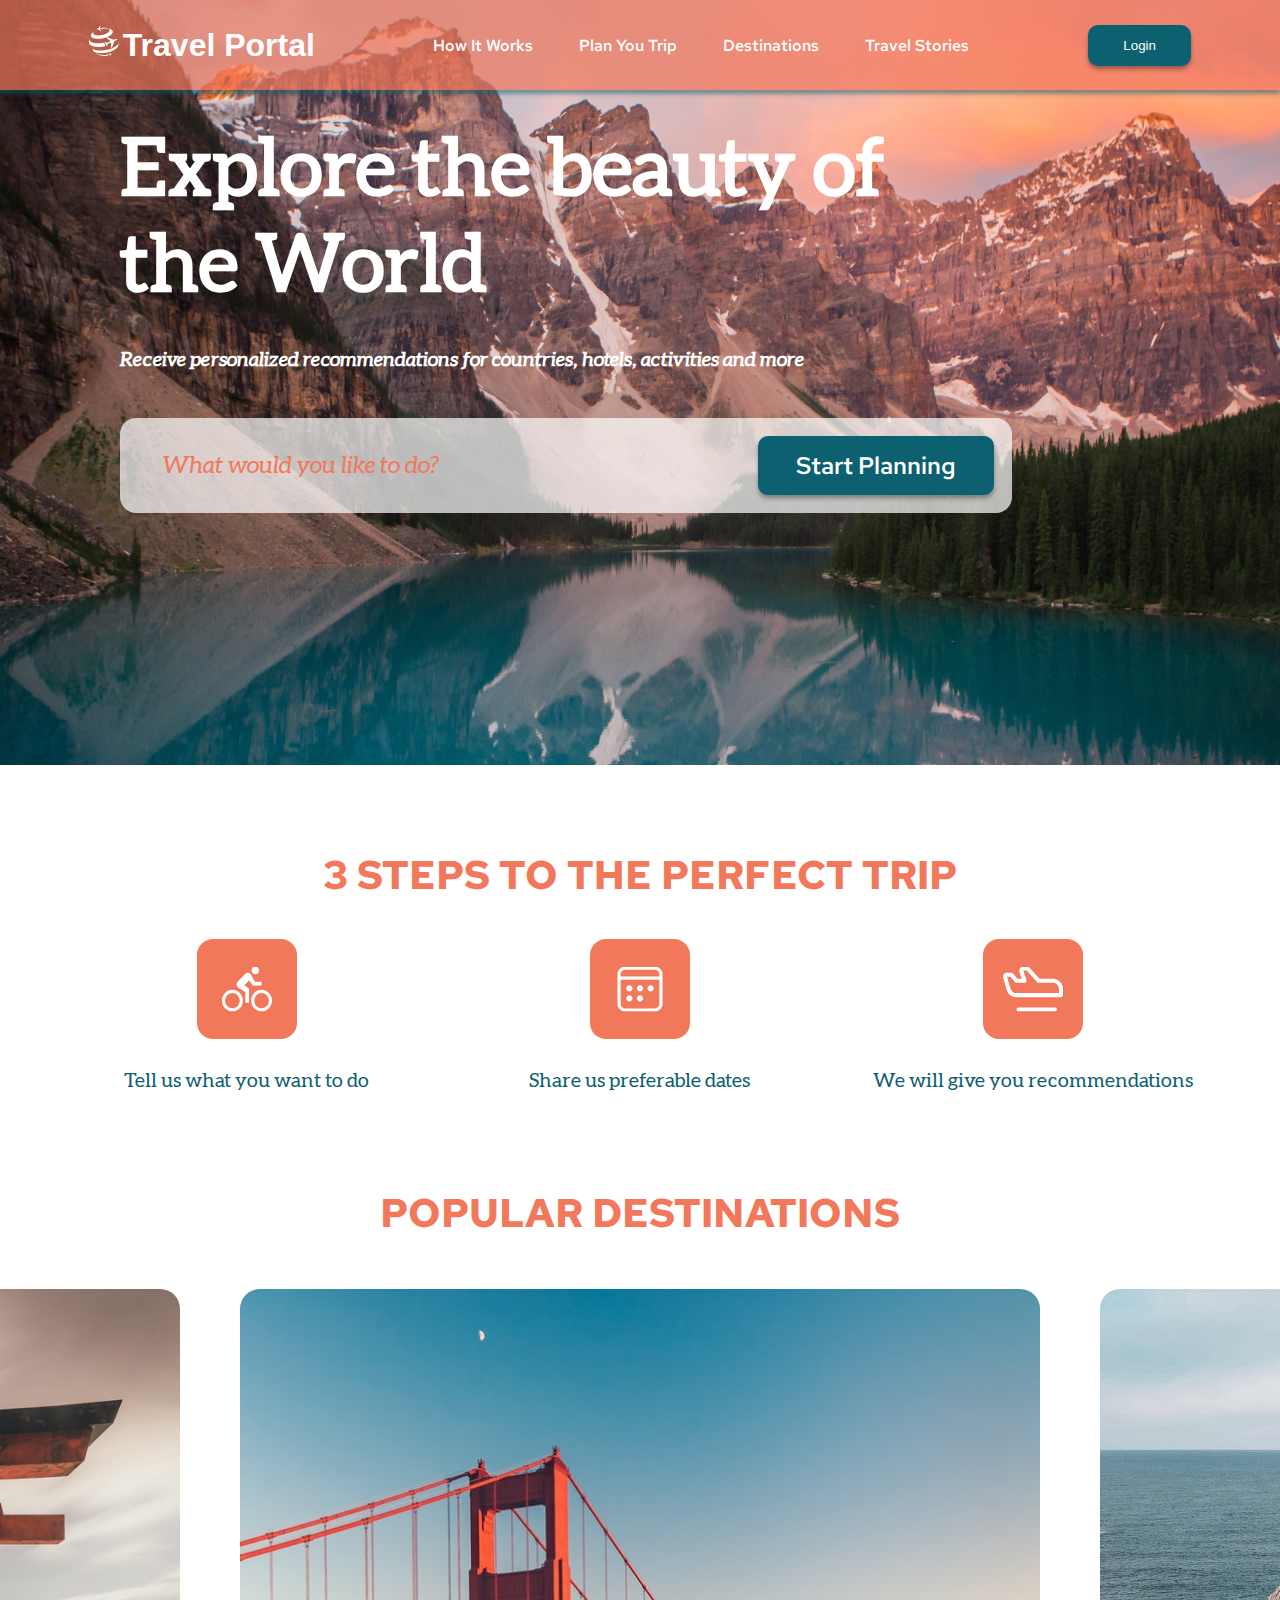
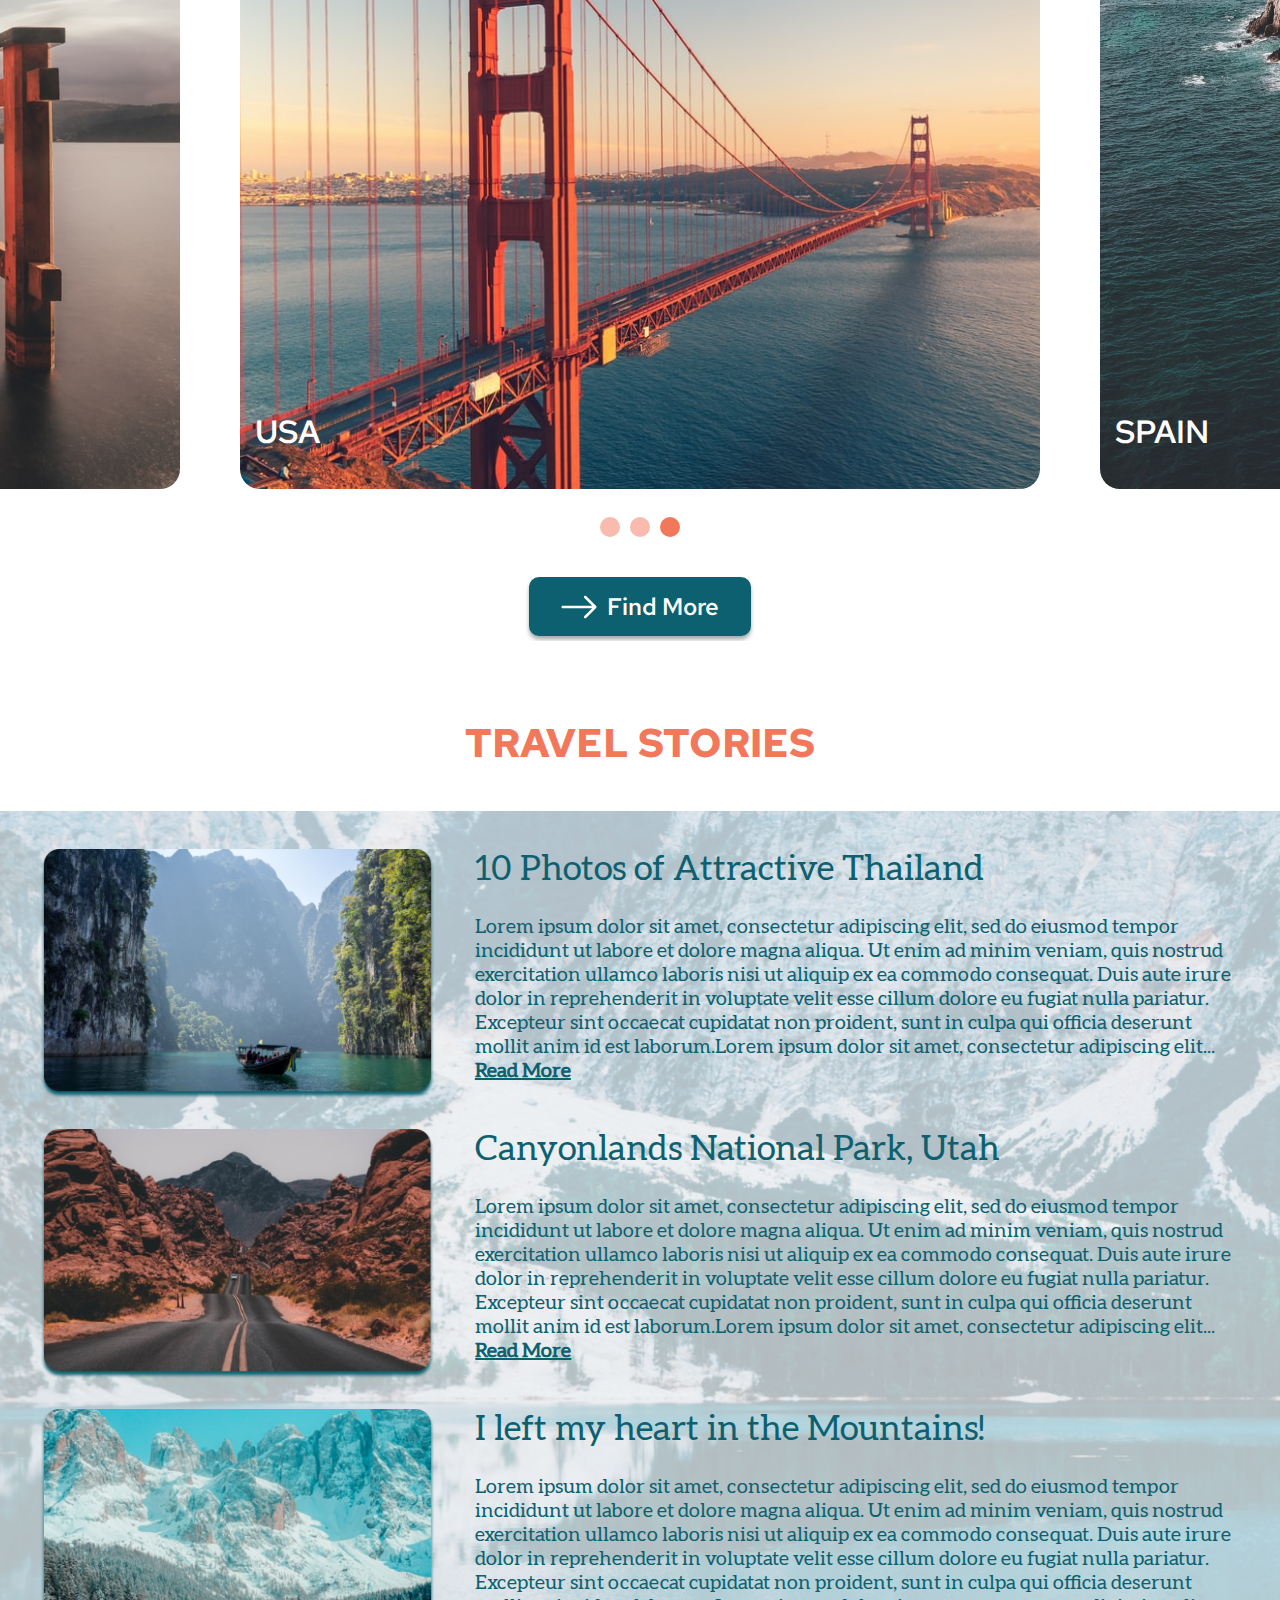
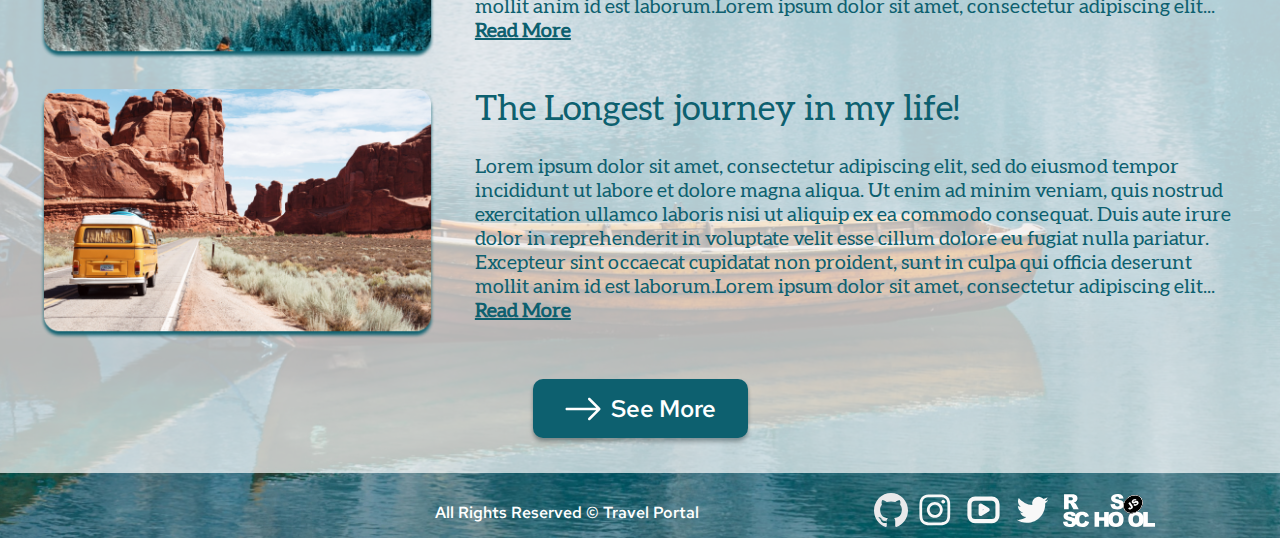
==== commit 13442bcf: "Merge pull request #3 from HKudria/travel-part3" ====
--- a/travel/index.html
+++ b/travel/index.html
@@ -73,7 +73,7 @@
                     </li>
                 </ul>
             </form>
-            <a href="">Forgot Your Password?</a>
+            <a href="#forgotPassword" id="#forgotPassword">Forgot Your Password?</a>
             <hr class="betweenLinks">
             <span>Don't have an account? <a href="#registerButton" id="registerButton">Register</a></span>
         </div>
@@ -217,13 +217,14 @@
 <footer id="socMedia">
     <span>All Rights Reserved © Travel Portal</span>
     <ul>
+
         <li><a href="https://github.com/HKudria"><img src="public/img/github-icon.svg" alt="github" class="invert"></a>
-        </li>
-        <li><a href="https://rs.school/js-stage0/"><img src="public/img/rs_school_js.svg" alt="RS School"
-                                                        class="invert"></a></li>
         <li><a href=""><img src="public/img/akar-icons_instagram-fill.svg" alt="instagram"></a></li>
         <li><a href=""><img src="public/img/akar-icons_video.svg" alt="youtube"></a></li>
         <li><a href=""><img src="public/img/akar-icons_twitter-fill.svg" alt="twitter"></a></li>
+        <li><a href="https://rs.school/js-stage0/"><img src="public/img/rs_school_js.svg" alt="RS School"
+                                                        class="invert"></a></li>
+        </li>
     </ul>
 </footer>
 </body>
--- a/travel/assets/style/style.css
+++ b/travel/assets/style/style.css
@@ -782,10 +782,6 @@
 }
 
 @media (max-width: 390px) {
-
-body {
-border-radius: 15px;
-}
 
 .burger-menu{
 display: none;
@@ -870,14 +866,12 @@
 height: 251px;
 background: url("../../public/img/header-small.jpg");
 top: -76px;
-border-radius: 30px 30px 0 0;
 }
 
 .preview-content {
 width: 100%;
 padding: 0 15px;
 background: linear-gradient(180deg, #0D606F 0%, rgba(13, 96, 111, 0) 25.1%);
-border-radius: 30px 30px 0 0;
 }
 
 .search-bar {
@@ -1023,7 +1017,6 @@
 background-size: cover;
 margin-top: 43px;
 padding-bottom: 65px;
-border-radius: 0 0 30px 30px;
 }
 
 .story-fill {
